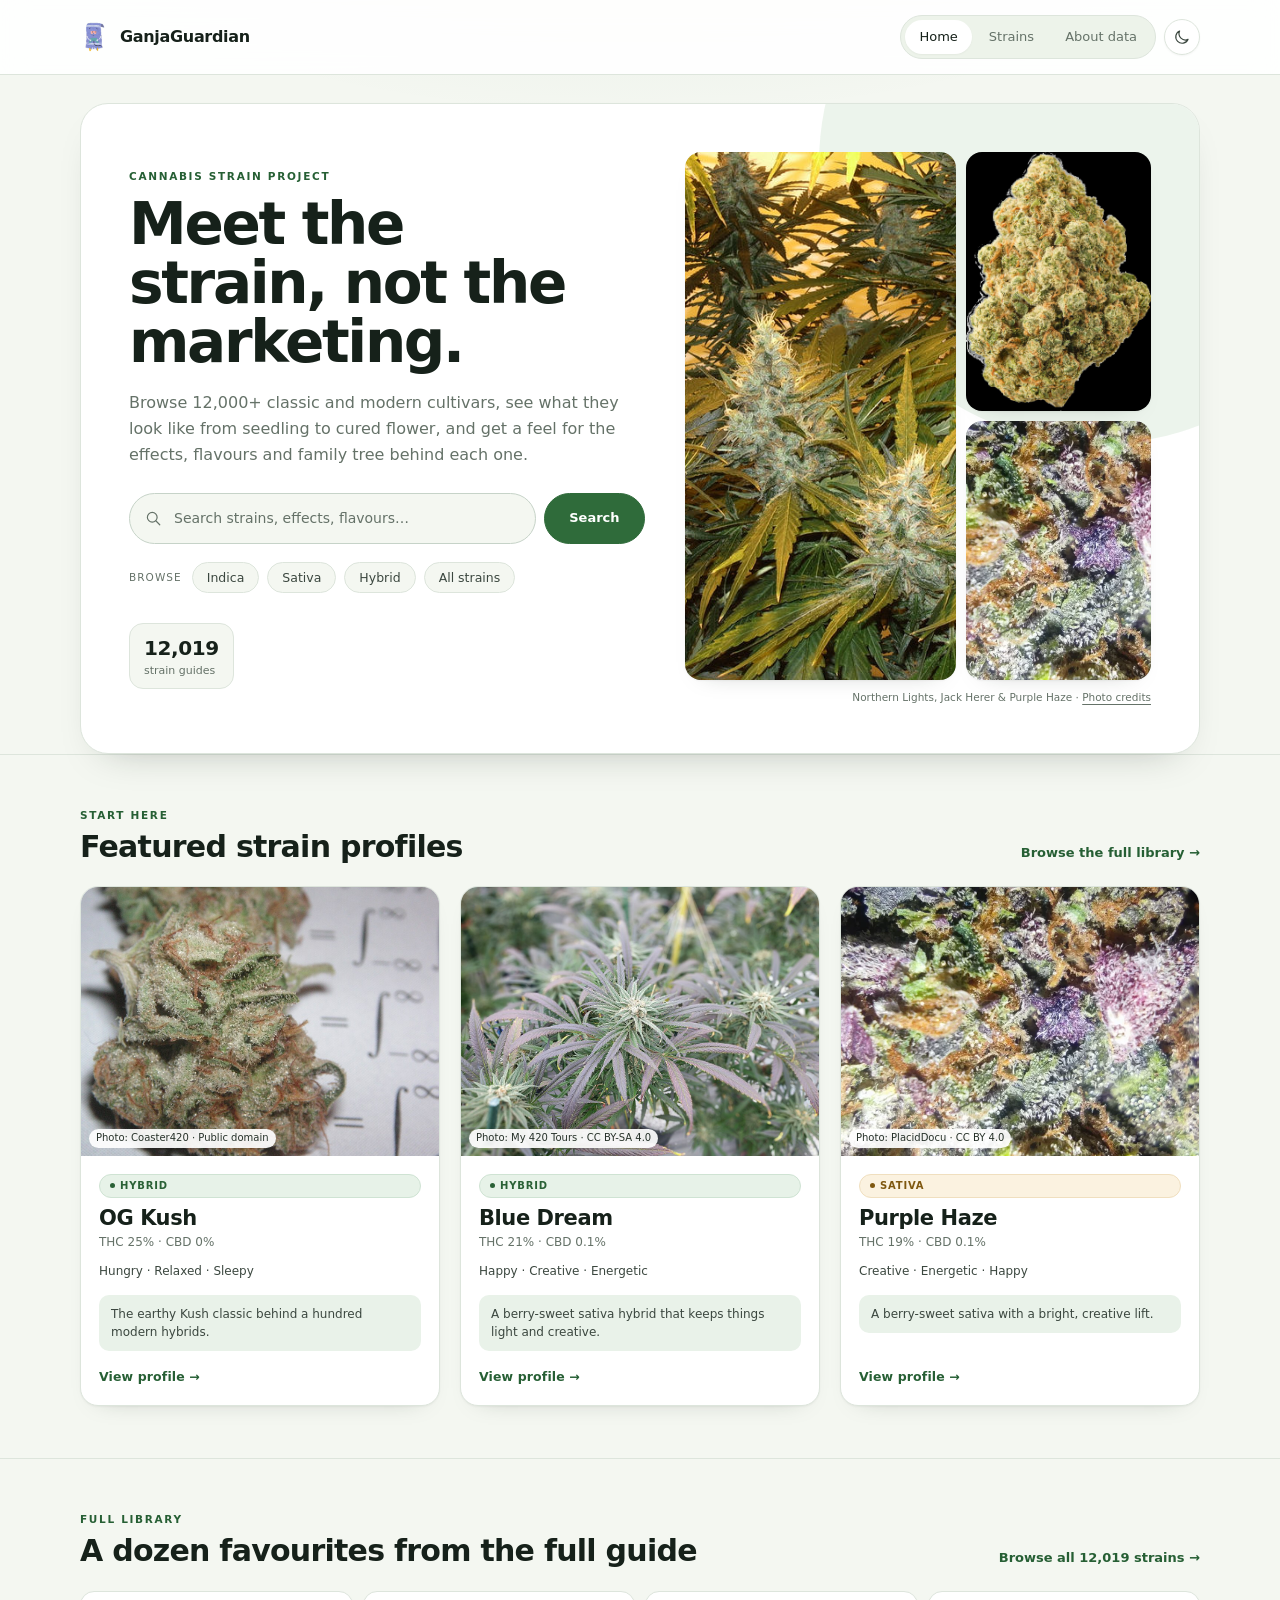
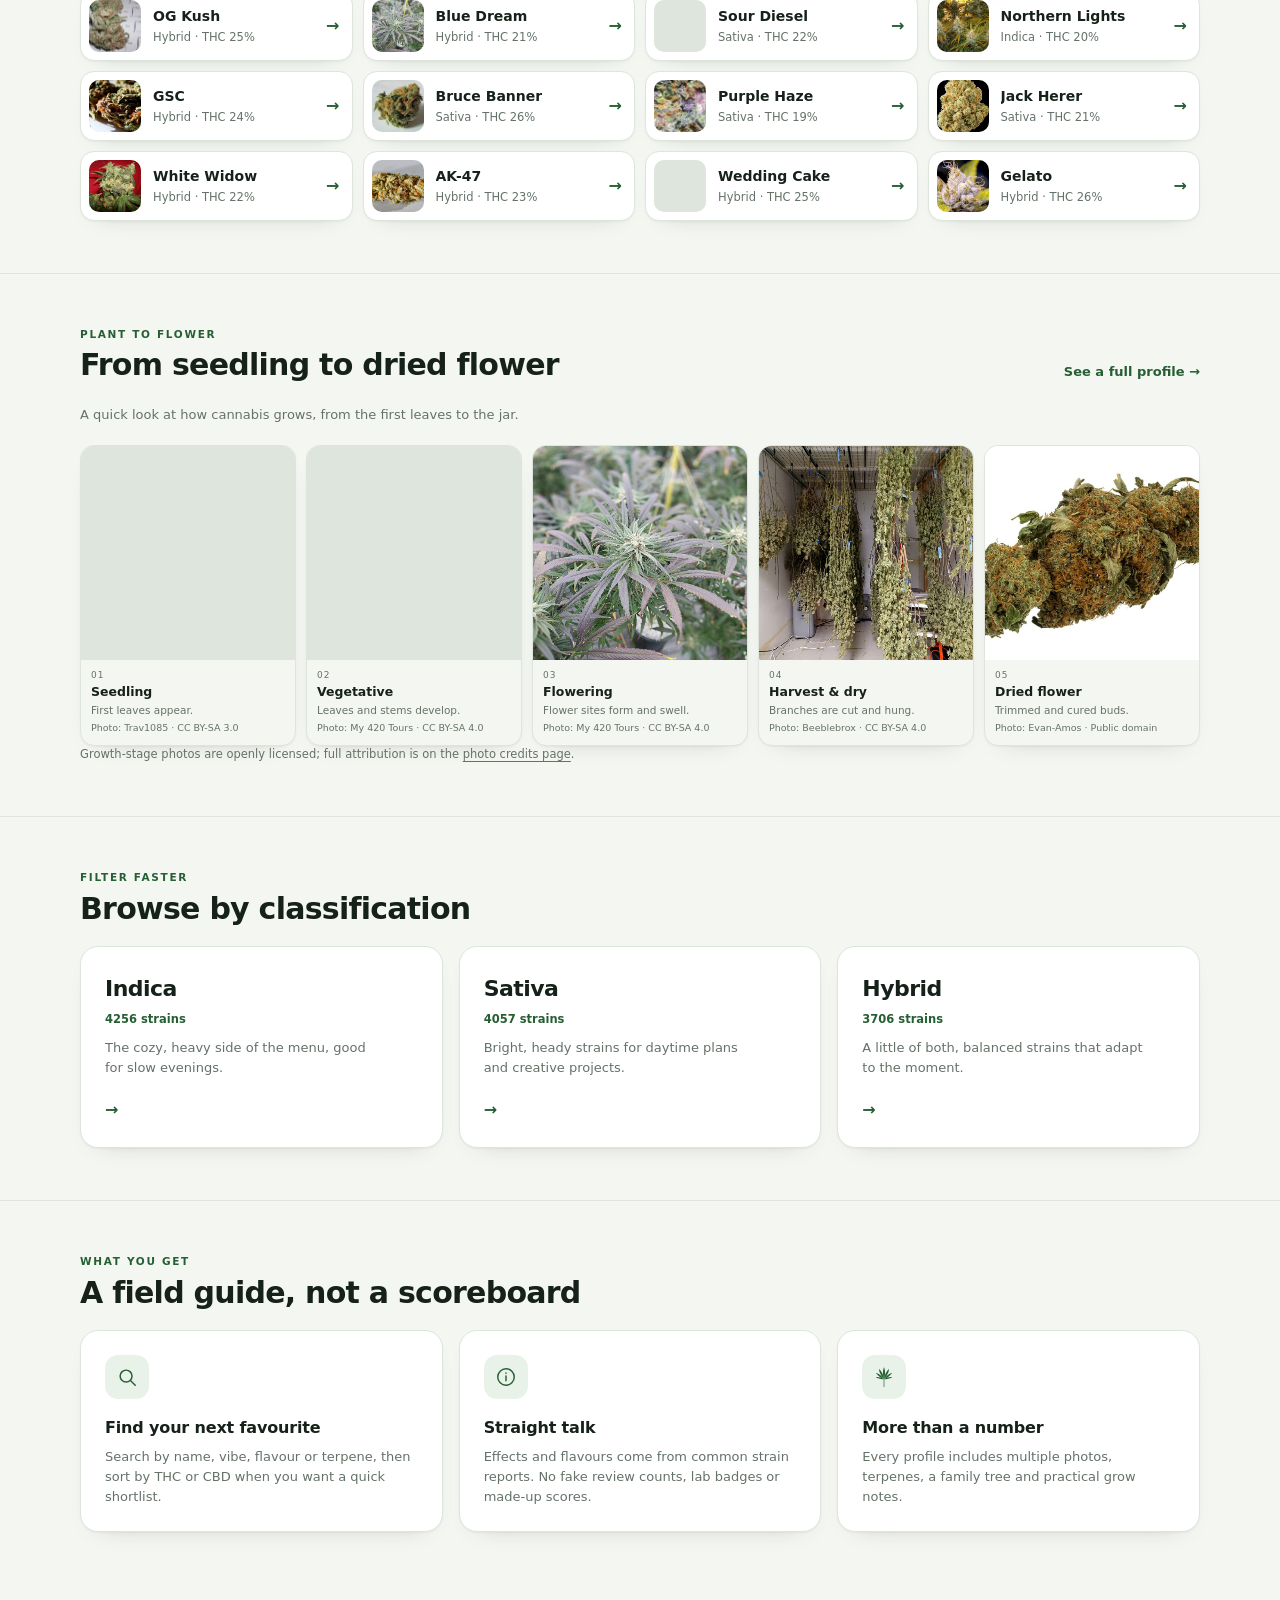
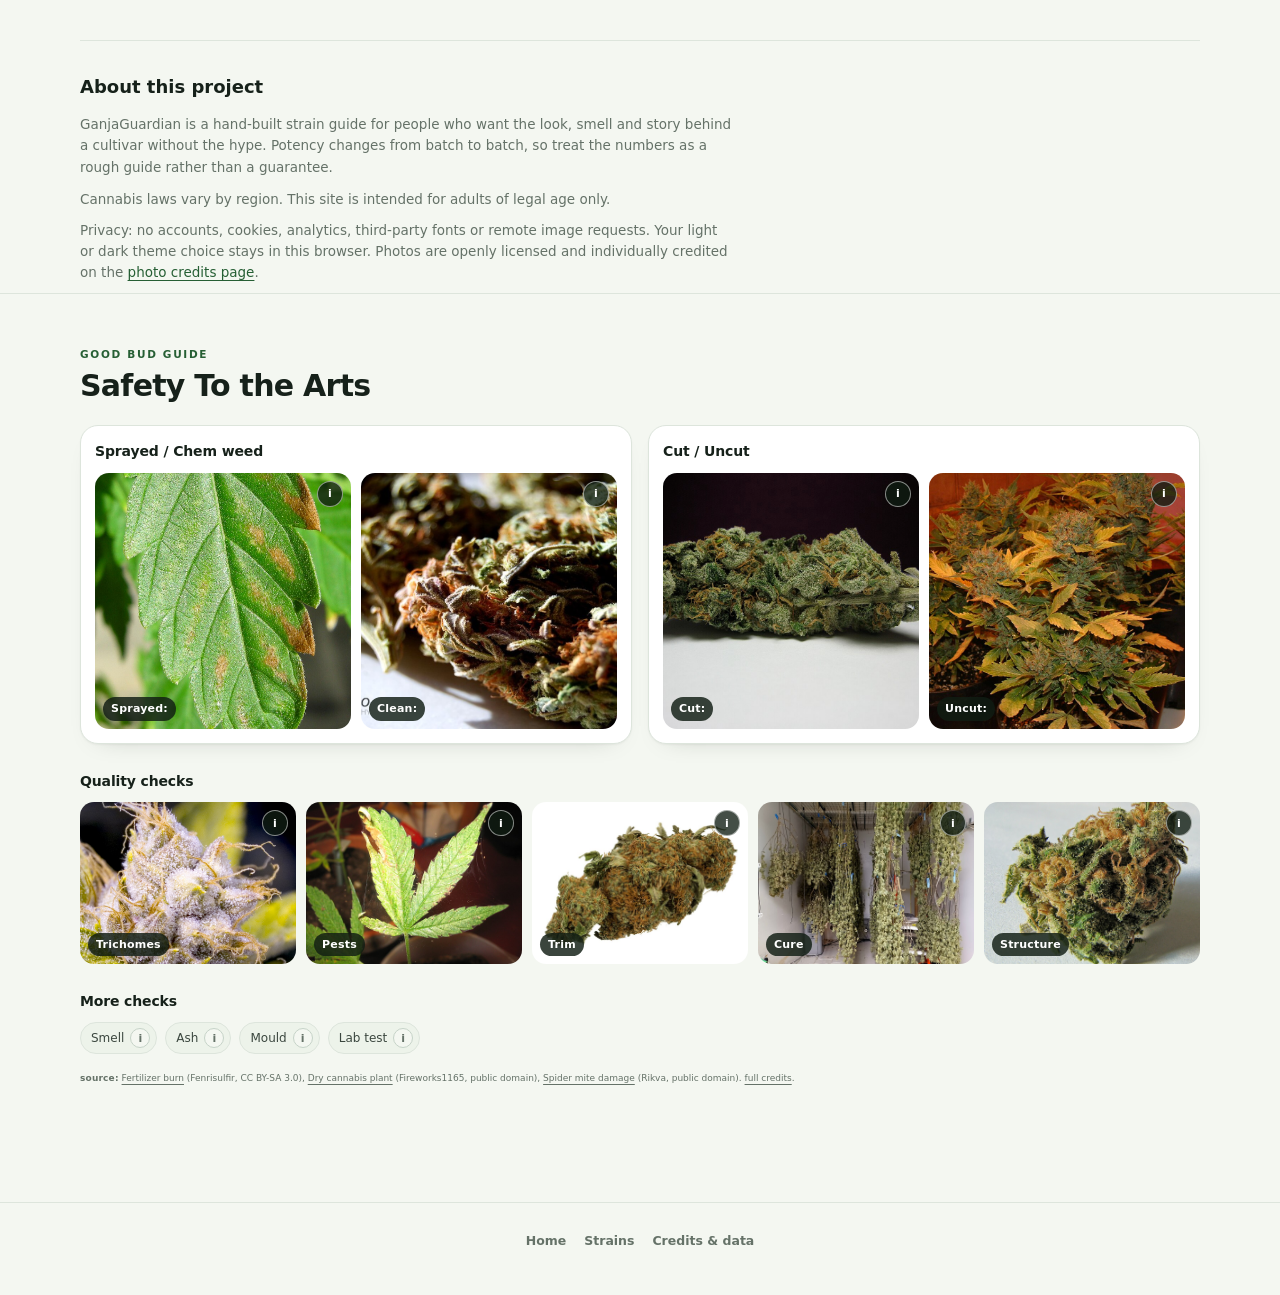
==== index.html @ 8cb12c6e "This is just the first one lol" ====
<!DOCTYPE html>
<html lang="en">
<head>
  <meta charset="utf-8">
  <meta name="viewport" content="width=device-width, initial-scale=1">
  <title>GanjaGuardian | cannabis strain project</title>
  <meta name="description" content="GanjaGuardian is a hand-built cannabis strain guide with photos, flavours, effects, terpenes, genetics and grow notes for over 12,000 strains.">
  <meta name="theme-color" content="#ffffff" media="(prefers-color-scheme: light)">
  <meta name="theme-color" content="#111513" media="(prefers-color-scheme: dark)">
  <link rel="icon" href="assets/favicon.png" type="image/png">
  <link rel="apple-touch-icon" href="assets/app-icon-192.png">
  <link rel="manifest" href="manifest.webmanifest">
  <script src="assets/js/theme.js"></script>
  <link rel="stylesheet" href="assets/css/styles.css">
  <script src="assets/js/strains-extra.js" defer></script>
  <script src="assets/js/data.js" defer></script>
  <script src="assets/js/icons.js" defer></script>
  <script src="assets/js/ui.js" defer></script>
  <script src="assets/js/search.js" defer></script>
  <script src="assets/js/home.js" defer></script>
</head>
<body>
  <a class="skip-link" href="#main">Skip to content</a>

  <header class="site-header">
    <div class="wrap site-header__inner">
      <a class="brand" href="index.html">
        <img class="brand__mark brand__mark--pfp" src="assets/pfp-mark.png" alt="" width="30" height="30">
        <span class="brand__name">GanjaGuardian</span>
      </a>
      <nav class="site-nav" aria-label="Primary">
        <a class="site-nav__link is-active" href="index.html" aria-current="page">Home</a>
        <a class="site-nav__link" href="strains.html">Strains</a>
        <a class="site-nav__link" href="#about-data">About data</a>
      </nav>
    </div>
  </header>

  <main id="main">
    <section class="wrap home-hero" aria-labelledby="home-title">
      <div class="home-hero__body">
        <p class="eyebrow">Cannabis strain project</p>
        <h1 id="home-title">Meet the strain, not the marketing.</h1>
        <p class="lede">
          Browse 12,000+ classic and modern cultivars, see what they look like from seedling to cured
          flower, and get a feel for the effects, flavours and family tree behind each one.
        </p>

        <form class="home-search" action="strains.html" method="get" role="search">
          <div class="search-field">
            <span class="icon search-field__icon" data-icon="search"></span>
            <label class="sr-only" for="home-search">Search strains by name, effect, flavour or terpene</label>
            <input id="home-search" name="q" type="search" placeholder="Search strains, effects, flavours…" autocomplete="off" spellcheck="false">
          </div>
          <button class="button home-search__button" type="submit">Search</button>
        </form>

        <div class="home-hero__links">
          <span class="home-hero__links-label">Browse</span>
          <a class="chip" href="strains.html?type=Indica">Indica</a>
          <a class="chip" href="strains.html?type=Sativa">Sativa</a>
          <a class="chip" href="strains.html?type=Hybrid">Hybrid</a>
          <a class="chip" href="strains.html">All strains</a>
        </div>

        <ul class="home-stats" aria-label="Site facts">
          <li><span class="home-stats__value" data-total-strains>12,019</span><span>strain guides</span></li>
        </ul>
      </div>

      <div class="home-hero__media">
        <div class="hero-collage">
          <figure class="hero-collage__main">
            <img src="assets/images/northern-lights.jpg" alt="Northern Lights cannabis plants flowering under light, with dense green buds." width="800" height="600">
          </figure>
          <figure>
            <img src="assets/images/jack-herer.jpg" alt="Jack Herer cannabis flower against a white background." width="800" height="600">
          </figure>
          <figure>
            <img src="assets/images/purple-haze.webp" alt="Close-up of a Purple Haze cannabis flower with purple leaves." width="800" height="600">
          </figure>
        </div>
        <p class="photo-credit">
          Northern Lights, Jack Herer &amp; Purple Haze ·
          <a href="credits.html">Photo credits</a>
        </p>
      </div>
    </section>

    <section class="home-section" aria-labelledby="featured-title">
      <div class="wrap">
        <div class="section-heading-row">
          <div>
            <p class="eyebrow">Start here</p>
            <h2 id="featured-title">Featured strain profiles</h2>
          </div>
          <a class="text-link" href="strains.html">Browse the full library <span aria-hidden="true">→</span></a>
        </div>
        <ul class="featured-grid" id="featured-grid" aria-label="Featured strains"></ul>
        <noscript>
          <p class="muted">Featured strain cards need JavaScript. <a href="strains.html">Browse all strains</a> instead.</p>
        </noscript>
      </div>
    </section>

    <section class="home-section" aria-labelledby="all-strains-title">
      <div class="wrap">
        <div class="section-heading-row">
          <div>
            <p class="eyebrow">Full library</p>
            <h2 id="all-strains-title">A dozen favourites from the full guide</h2>
          </div>
          <a class="text-link" href="strains.html">Browse all <span data-total-strains>12,019</span> strains <span aria-hidden="true">→</span></a>
        </div>
        <ul class="all-strains-grid" id="all-strains-grid" aria-label="Starting strains"></ul>
        <noscript>
          <p class="muted">The starting strain grid needs JavaScript. <a href="strains.html">Open the full strain library</a> instead.</p>
        </noscript>
      </div>
    </section>

    <section class="home-section" aria-labelledby="stages-title">
      <div class="wrap">
        <div class="section-heading-row">
          <div>
            <p class="eyebrow">Plant to flower</p>
            <h2 id="stages-title">From seedling to dried flower</h2>
          </div>
          <a class="text-link" href="strain.html?strain=og-kush">See a full profile <span aria-hidden="true">→</span></a>
        </div>
        <p class="section-note">
          A quick look at how cannabis grows, from the first leaves to the jar.
        </p>
        <div id="home-growth-stages"></div>
        <p class="source-note">
          Growth-stage photos are openly licensed; full attribution is on the
          <a href="credits.html">photo credits page</a>.
        </p>
      </div>
    </section>

    <section class="home-section" aria-labelledby="browse-title">
      <div class="wrap">
        <p class="eyebrow">Filter faster</p>
        <h2 id="browse-title">Browse by classification</h2>
        <ul class="type-grid">
          <li>
            <a class="type-card" href="strains.html?type=Indica">
              <span class="type-card__label">Indica</span>
              <span class="type-card__count" data-count="Indica">Explore strains</span>
              <span class="type-card__text">The cozy, heavy side of the menu, good for slow evenings.</span>
              <span class="type-card__arrow" aria-hidden="true">→</span>
            </a>
          </li>
          <li>
            <a class="type-card" href="strains.html?type=Sativa">
              <span class="type-card__label">Sativa</span>
              <span class="type-card__count" data-count="Sativa">Explore strains</span>
              <span class="type-card__text">Bright, heady strains for daytime plans and creative projects.</span>
              <span class="type-card__arrow" aria-hidden="true">→</span>
            </a>
          </li>
          <li>
            <a class="type-card" href="strains.html?type=Hybrid">
              <span class="type-card__label">Hybrid</span>
              <span class="type-card__count" data-count="Hybrid">Explore strains</span>
              <span class="type-card__text">A little of both, balanced strains that adapt to the moment.</span>
              <span class="type-card__arrow" aria-hidden="true">→</span>
            </a>
          </li>
        </ul>
      </div>
    </section>

    <section class="home-section" aria-labelledby="reference-title">
      <div class="wrap">
        <p class="eyebrow">What you get</p>
        <h2 id="reference-title">A field guide, not a scoreboard</h2>
        <ul class="feature-grid">
          <li class="feature-card">
            <span class="icon feature-card__icon" data-icon="search"></span>
            <h3>Find your next favourite</h3>
            <p>Search by name, vibe, flavour or terpene, then sort by THC or CBD when you want a quick shortlist.</p>
          </li>
          <li class="feature-card">
            <span class="icon feature-card__icon" data-icon="info"></span>
            <h3>Straight talk</h3>
            <p>Effects and flavours come from common strain reports. No fake review counts, lab badges or made-up scores.</p>
          </li>
          <li class="feature-card">
            <span class="icon feature-card__icon" data-icon="leaf"></span>
            <h3>More than a number</h3>
            <p>Every profile includes multiple photos, terpenes, a family tree and practical grow notes.</p>
          </li>
        </ul>
      </div>
    </section>

    <section class="wrap about-data" id="about-data" aria-labelledby="about-data-title">
      <h2 id="about-data-title">About this project</h2>
      <p>
        GanjaGuardian is a hand-built strain guide for people who want the look, smell and story
        behind a cultivar without the hype. Potency changes from batch to batch, so treat the
        numbers as a rough guide rather than a guarantee.
      </p>
      <p>
        Cannabis laws vary by region. This site is intended for adults of legal age only.
      </p>
      <p class="source-note">
        Privacy: no accounts, cookies, analytics, third-party fonts or remote image requests. Your light or dark theme choice stays in this browser.
        Photos are openly licensed and individually credited on the
        <a href="credits.html">photo credits page</a>.
      </p>
    </section>

    <section class="home-section safety-section" id="safety-arts" aria-labelledby="safety-title">
      <div class="wrap">
        <div class="section-heading-row">
          <div>
            <p class="eyebrow">Good bud guide</p>
            <h2 id="safety-title">Safety To the Arts</h2>
          </div>
        </div>

        <div class="safety-compare">
          <article class="safety-group">
            <div class="safety-group__head">
              <h3>Sprayed / Chem weed</h3>
            </div>
            <div class="safety-pair">
              <div class="safety-photo">
                <div class="safety-photo__frame">
                  <img src="assets/images/safety-chem-burn.jpg" alt="Cannabis leaf with brown fertilizer burn spots." width="960" height="1420" loading="lazy">
                  <span class="safety-photo__tag">Sprayed:</span>
                </div>
                <button class="safety-info" type="button" aria-label="Sprayed or chemically treated cannabis checks" aria-describedby="safety-tip-sprayed">
                  <span class="safety-info__mark" aria-hidden="true">i</span>
                </button>
                <span class="safety-tip" id="safety-tip-sprayed" role="tooltip">Chemical burn, residue, uneven colour or a harsh smell can be signs of spraying or chemical stress. Visual checks are clues only. Lab testing is the only proof.</span>
              </div>
              <div class="safety-photo">
                <div class="safety-photo__frame">
                  <img src="assets/images/cannabis-colors-macro.jpg" alt="Healthy cannabis flower close-up." width="800" height="600" loading="lazy">
                  <span class="safety-photo__tag">Clean:</span>
                </div>
                <button class="safety-info" type="button" aria-label="Clean cannabis checks" aria-describedby="safety-tip-clean">
                  <span class="safety-info__mark" aria-hidden="true">i</span>
                </button>
                <span class="safety-tip" id="safety-tip-clean" role="tooltip">Even colour, intact structure and no powder, residue or chemical smell. A clean look is a good start, not a guarantee.</span>
              </div>
            </div>
          </article>

          <article class="safety-group">
            <div class="safety-group__head">
              <h3>Cut / Uncut</h3>
            </div>
            <div class="safety-pair">
              <div class="safety-photo">
                <div class="safety-photo__frame">
                  <img src="assets/images/blue-dream-cut.jpg" alt="Trimmed and dried cannabis flower." width="800" height="600" loading="lazy">
                  <span class="safety-photo__tag">Cut:</span>
                </div>
                <button class="safety-info" type="button" aria-label="Cut flower checks" aria-describedby="safety-tip-cut">
                  <span class="safety-info__mark" aria-hidden="true">i</span>
                </button>
                <span class="safety-tip" id="safety-tip-cut" role="tooltip">Trimmed and dried flower. Fewer leaves and stems means less hiding space for pests or mould.</span>
              </div>
              <div class="safety-photo">
                <div class="safety-photo__frame">
                  <img src="assets/images/safety-dry-plant.jpg" alt="Untrimmed cannabis plant with buds and leaves." width="960" height="720" loading="lazy">
                  <span class="safety-photo__tag">Uncut:</span>
                </div>
                <button class="safety-info" type="button" aria-label="Uncut cannabis checks" aria-describedby="safety-tip-uncut">
                  <span class="safety-info__mark" aria-hidden="true">i</span>
                </button>
                <span class="safety-tip" id="safety-tip-uncut" role="tooltip">Whole plant or untrimmed branch. More leaf, stem and moisture, so inspect deeper for mould, mites and debris.</span>
              </div>
            </div>
          </article>
        </div>

        <div class="safety-checks-head">
          <h3>Quality checks</h3>
        </div>
        <ul class="safety-checks" aria-label="How to check for good buds">
          <li class="safety-check">
            <div class="safety-check__frame">
              <img src="assets/images/kush-trichome.jpg" alt="Close-up of cannabis trichomes." width="800" height="600" loading="lazy">
              <span class="safety-photo__tag">Trichomes</span>
            </div>
            <button class="safety-info" type="button" aria-label="Trichome checks" aria-describedby="safety-tip-trichomes">
              <span class="safety-info__mark" aria-hidden="true">i</span>
            </button>
            <span class="safety-tip" id="safety-tip-trichomes" role="tooltip">Cloudy, milky trichomes with a little amber usually look ripe. Clear can be early. Heavy amber can mean degraded THC.</span>
          </li>
          <li class="safety-check">
            <div class="safety-check__frame">
              <img src="assets/images/safety-spider-mites.jpg" alt="Cannabis leaf with spider mite webbing and damage." width="960" height="720" loading="lazy">
              <span class="safety-photo__tag">Pests</span>
            </div>
            <button class="safety-info" type="button" aria-label="Pest checks" aria-describedby="safety-tip-pests">
              <span class="safety-info__mark" aria-hidden="true">i</span>
            </button>
            <span class="safety-tip" id="safety-tip-pests" role="tooltip">Check for webbing, black specks, tiny mites or insects, especially under leaves and deep inside buds.</span>
          </li>
          <li class="safety-check">
            <div class="safety-check__frame">
              <img src="assets/images/cut-reference.jpg" alt="Trimmed dried cannabis flower." width="800" height="600" loading="lazy">
              <span class="safety-photo__tag">Trim</span>
            </div>
            <button class="safety-info" type="button" aria-label="Trim checks" aria-describedby="safety-tip-trim">
              <span class="safety-info__mark" aria-hidden="true">i</span>
            </button>
            <span class="safety-tip" id="safety-tip-trim" role="tooltip">Tight trim with few sugar leaves. Loose leaf can hide pests, mould or a rough cure.</span>
          </li>
          <li class="safety-check">
            <div class="safety-check__frame">
              <img src="assets/images/harvest-drying.jpg" alt="Cannabis branches hanging in a drying room." width="800" height="600" loading="lazy">
              <span class="safety-photo__tag">Cure</span>
            </div>
            <button class="safety-info" type="button" aria-label="Cure checks" aria-describedby="safety-tip-cure">
              <span class="safety-info__mark" aria-hidden="true">i</span>
            </button>
            <span class="safety-tip" id="safety-tip-cure" role="tooltip">Slow dry and cure. A hay smell, harsh smoke or a damp centre can mean it was rushed.</span>
          </li>
          <li class="safety-check">
            <div class="safety-check__frame">
              <img src="assets/images/macro-bud.jpg" alt="Close-up of dense cannabis flower structure." width="800" height="600" loading="lazy">
              <span class="safety-photo__tag">Structure</span>
            </div>
            <button class="safety-info" type="button" aria-label="Structure checks" aria-describedby="safety-tip-structure">
              <span class="safety-info__mark" aria-hidden="true">i</span>
            </button>
            <span class="safety-tip" id="safety-tip-structure" role="tooltip">Dense but springy buds. Rock hard, brittle or crumbly flower can be over dried or heavily processed.</span>
          </li>
        </ul>

        <div class="safety-more-head">
          <h3>More checks</h3>
        </div>
        <ul class="safety-more" aria-label="More bud checks">
          <li class="safety-more__item">
            <span>Smell</span>
            <button class="safety-info safety-info--chip" type="button" aria-label="Smell checks" aria-describedby="safety-tip-smell">
              <span class="safety-info__mark" aria-hidden="true">i</span>
            </button>
            <span class="safety-tip" id="safety-tip-smell" role="tooltip">Fresh, strain specific aroma. Ammonia, mildew or chemical smells are red flags.</span>
          </li>
          <li class="safety-more__item">
            <span>Ash</span>
            <button class="safety-info safety-info--chip" type="button" aria-label="Ash checks" aria-describedby="safety-tip-ash">
              <span class="safety-info__mark" aria-hidden="true">i</span>
            </button>
            <span class="safety-tip" id="safety-tip-ash" role="tooltip">Clean grey white ash and smooth smoke are preferred. Black ash or harshness can point to a poor cure or contamination.</span>
          </li>
          <li class="safety-more__item">
            <span>Mould</span>
            <button class="safety-info safety-info--chip" type="button" aria-label="Mould checks" aria-describedby="safety-tip-mould">
              <span class="safety-info__mark" aria-hidden="true">i</span>
            </button>
            <span class="safety-tip" id="safety-tip-mould" role="tooltip">Grey fuzz, white powder, brown patches or a musty smell. Do not use mouldy flower.</span>
          </li>
          <li class="safety-more__item">
            <span>Lab test</span>
            <button class="safety-info safety-info--chip" type="button" aria-label="Lab testing checks" aria-describedby="safety-tip-lab">
              <span class="safety-info__mark" aria-hidden="true">i</span>
            </button>
            <span class="safety-tip" id="safety-tip-lab" role="tooltip">Ask for pesticide, mould and potency testing where legal. Visual checks cannot prove safety.</span>
          </li>
        </ul>

        <p class="safety-source">
          <span class="safety-source__label">source:</span>
          <a href="https://commons.wikimedia.org/wiki/File:Fertilizer-Burn.jpg">Fertilizer burn</a> (Fenrisulfir, CC BY-SA 3.0),
          <a href="https://commons.wikimedia.org/wiki/File:Dry_cannabis_plant.jpg">Dry cannabis plant</a> (Fireworks1165, public domain),
          <a href="https://commons.wikimedia.org/wiki/File:Spint_op_Cannabis_Sativa.jpg">Spider mite damage</a> (Rikva, public domain).
          <a href="credits.html">full credits</a>.
        </p>
      </div>
    </section>
  </main>

  <footer class="site-footer">
    <div class="wrap site-footer__inner">
      <p class="site-footer__links">
        <a href="index.html">Home</a>
        <a href="strains.html">Strains</a>
        <a href="credits.html">Credits &amp; data</a>
      </p>
    </div>
  </footer>
</body>
</html>
---- assets/css/styles.css ----
/* ==========================================================================
   GanjaGuardian shared styles
   Clean, information-first reference UI. No external fonts or assets.
   ========================================================================== */

:root {
  color-scheme: light;

  --bg: #f4f7f1;
  --surface: #ffffff;
  --surface-soft: #edf3ea;
  --ink: #16211a;
  --ink-2: #3b473f;
  --muted: #657268;
  --line: #dde5dc;
  --line-strong: #c6d3c8;
  --photo-credit-bg: rgba(255, 255, 255, 0.92);
  --photo-credit-text: #263129;
  --header-bg: rgba(255, 255, 255, 0.9);

  --green: #2f6b3a;
  --green-text: #265f34;
  --green-soft: #e9f2e9;
  --teal: #0f6f66;
  --focus: #0b5cad;

  --terp-myrcene: #1f4e79;
  --terp-limonene: #a87d00;
  --terp-caryophyllene: #a3266b;
  --terp-pinene: #0f6f5f;
  --terp-terpinolene: #5b4b8a;
  --terp-humulene: #7a4b2a;

  --diamond-blue: #1f4e79;
  --diamond-magenta: #a3266b;
  --diamond-yellow: #8a6a00;

  --radius-card: 14px;
  --radius-lg: 20px;
  --radius-xl: 28px;
  --radius-pill: 999px;
  --maxw: 1120px;

  --shadow-sm: 0 1px 2px rgba(22, 33, 26, 0.04), 0 10px 24px -20px rgba(22, 33, 26, 0.35);
  --shadow-md: 0 18px 40px -26px rgba(22, 33, 26, 0.35);
  --shadow-lg: 0 30px 70px -40px rgba(22, 33, 26, 0.45);

  --font: system-ui, -apple-system, "Segoe UI", Roboto, "Helvetica Neue", Arial, sans-serif;
}

:root[data-theme="dark"] {
  color-scheme: dark;

  --bg: #0d120f;
  --surface: #151d17;
  --surface-soft: #1e2821;
  --ink: #edf2ed;
  --ink-2: #cfd9d1;
  --muted: #a3afa7;
  --line: #27332b;
  --line-strong: #3b4a40;
  --photo-credit-bg: rgba(13, 18, 15, 0.88);
  --photo-credit-text: #edf2ed;
  --header-bg: rgba(13, 18, 15, 0.9);

  --green: #3d7a49;
  --green-text: #8fce9b;
  --green-soft: #1c2a1f;
  --teal: #5fc4b8;
  --focus: #7cb8ff;

  --terp-myrcene: #82b4e0;
  --terp-limonene: #d4af37;
  --terp-caryophyllene: #e07ab0;
  --terp-pinene: #5fc4b8;
  --terp-terpinolene: #a99add;
  --terp-humulene: #c99a73;

  --diamond-blue: #2b6396;
  --diamond-magenta: #b0397d;
  --diamond-yellow: #8a6a00;

  --shadow-sm: 0 1px 2px rgba(0, 0, 0, 0.25), 0 12px 28px -22px rgba(0, 0, 0, 0.7);
  --shadow-md: 0 20px 48px -30px rgba(0, 0, 0, 0.8);
  --shadow-lg: 0 34px 80px -46px rgba(0, 0, 0, 0.9);
}

@media (prefers-color-scheme: dark) {
  :root:not([data-theme="light"]) {
    color-scheme: dark;

    --bg: #0d120f;
    --surface: #151d17;
    --surface-soft: #1e2821;
    --ink: #edf2ed;
    --ink-2: #cfd9d1;
    --muted: #a3afa7;
    --line: #27332b;
    --line-strong: #3b4a40;
    --photo-credit-bg: rgba(13, 18, 15, 0.88);
    --photo-credit-text: #edf2ed;
    --header-bg: rgba(13, 18, 15, 0.9);

    --green: #3d7a49;
    --green-text: #8fce9b;
    --green-soft: #1c2a1f;
    --teal: #5fc4b8;
    --focus: #7cb8ff;

    --terp-myrcene: #82b4e0;
    --terp-limonene: #d4af37;
    --terp-caryophyllene: #e07ab0;
    --terp-pinene: #5fc4b8;
    --terp-terpinolene: #a99add;
    --terp-humulene: #c99a73;

    --diamond-blue: #2b6396;
    --diamond-magenta: #b0397d;
    --diamond-yellow: #8a6a00;

    --shadow-sm: 0 1px 2px rgba(0, 0, 0, 0.25), 0 12px 28px -22px rgba(0, 0, 0, 0.7);
    --shadow-md: 0 20px 48px -30px rgba(0, 0, 0, 0.8);
    --shadow-lg: 0 34px 80px -46px rgba(0, 0, 0, 0.9);
  }
}

*,
*::before,
*::after {
  box-sizing: border-box;
}

html {
  -webkit-text-size-adjust: 100%;
}

body {
  margin: 0;
  background-color: var(--bg);
  background-image: radial-gradient(1100px 540px at 50% -260px, rgba(47, 107, 58, 0.12), transparent 70%);
  background-repeat: no-repeat;
  color: var(--ink);
  font-family: var(--font);
  font-size: 16px;
  line-height: 1.6;
  text-rendering: optimizeLegibility;
  -webkit-font-smoothing: antialiased;
}

:root[data-theme="dark"] body {
  background-image: radial-gradient(1100px 540px at 50% -260px, rgba(61, 122, 73, 0.18), transparent 70%);
}

@media (prefers-color-scheme: dark) {
  :root:not([data-theme="light"]) body {
    background-image: radial-gradient(1100px 540px at 50% -260px, rgba(61, 122, 73, 0.18), transparent 70%);
  }
}

h1,
h2,
h3,
h4,
p,
dl,
dd,
figure,
blockquote {
  margin: 0;
}

img {
  max-width: 100%;
  height: auto;
}

ul,
ol {
  margin: 0;
  padding: 0;
  list-style: none;
}

a {
  color: inherit;
  text-decoration-thickness: 1px;
  text-underline-offset: 3px;
}

button,
input,
select {
  font: inherit;
  color: inherit;
}

button {
  background: none;
}

[hidden] {
  display: none !important;
}

:where(a, button, input, select, summary):focus-visible {
  outline: 2px solid var(--focus);
  outline-offset: 2px;
}

.wrap {
  width: min(100% - 40px, var(--maxw));
  margin-inline: auto;
}

.sr-only {
  position: absolute !important;
  width: 1px !important;
  height: 1px !important;
  padding: 0 !important;
  margin: -1px !important;
  overflow: hidden !important;
  clip: rect(0 0 0 0) !important;
  clip-path: inset(50%) !important;
  white-space: nowrap !important;
  border: 0 !important;
}

.muted {
  color: var(--muted);
}

.source-note {
  font-size: 11.5px;
  line-height: 1.55;
  color: var(--muted);
}

.icon {
  display: inline-flex;
  flex: none;
  width: 20px;
  height: 20px;
  color: currentColor;
}

.icon svg {
  display: block;
  width: 100%;
  height: 100%;
}

.skip-link {
  position: fixed;
  top: 10px;
  left: 10px;
  z-index: 100;
  padding: 9px 14px;
  border-radius: var(--radius-pill);
  background: var(--ink);
  color: var(--bg);
  font-size: 13px;
  text-decoration: none;
  transform: translateY(-200%);
}

.skip-link:focus-visible {
  transform: none;
}

/* --------------------------------------------------------------------------
   Header and footer
   -------------------------------------------------------------------------- */

.site-header {
  position: sticky;
  top: 0;
  z-index: 50;
  border-bottom: 1px solid var(--line);
  background: var(--header-bg);
  backdrop-filter: blur(14px);
}

.site-header__inner {
  display: flex;
  align-items: center;
  justify-content: space-between;
  gap: 24px;
  min-height: 74px;
}

.brand {
  display: inline-flex;
  align-items: center;
  gap: 10px;
  color: var(--ink);
  font-size: 16px;
  font-weight: 700;
  letter-spacing: -0.02em;
  text-decoration: none;
}

.brand__mark {
  width: 30px;
  height: 30px;
  color: var(--green-text);
}

.brand__mark--pfp {
  background: transparent;
  object-fit: contain;
}

.site-header__right {
  display: flex;
  align-items: center;
  gap: 8px;
  margin-left: auto;
}

.theme-toggle {
  display: inline-flex;
  flex: none;
  align-items: center;
  justify-content: center;
  width: 36px;
  height: 36px;
  padding: 0;
  border: 1px solid var(--line);
  border-radius: 50%;
  background: var(--surface);
  color: var(--ink-2);
  cursor: pointer;
  box-shadow: var(--shadow-sm);
}

.theme-toggle:hover {
  border-color: var(--line-strong);
  color: var(--ink);
}

.theme-toggle:focus-visible {
  outline: 2px solid var(--focus);
  outline-offset: 2px;
}

.theme-toggle__icon {
  width: 18px;
  height: 18px;
}

.site-nav {
  display: flex;
  align-items: center;
  gap: 3px;
  padding: 4px;
  border: 1px solid var(--line);
  border-radius: var(--radius-pill);
  background: var(--surface-soft);
  font-size: 13px;
}

.site-nav__link {
  padding: 7px 14px;
  border: 0;
  border-radius: var(--radius-pill);
  color: var(--muted);
  font-weight: 500;
  text-decoration: none;
}

.site-nav__link:hover {
  color: var(--ink);
}

.site-nav__link.is-active {
  background: var(--surface);
  color: var(--ink);
  box-shadow: var(--shadow-sm);
}

.site-footer {
  margin-top: 64px;
  padding: 28px 0 44px;
  border-top: 1px solid var(--line);
  color: var(--muted);
  font-size: 12.5px;
}

.site-footer__inner {
  display: flex;
  flex-wrap: wrap;
  align-items: center;
  justify-content: center;
  gap: 12px 24px;
}

.site-footer a {
  color: var(--muted);
}

.site-footer a:hover {
  color: var(--ink);
}

/* --------------------------------------------------------------------------
   Library intro, search and cards
   -------------------------------------------------------------------------- */

.page-intro {
  padding: 56px 0 28px;
}

.eyebrow {
  margin-bottom: 10px;
  color: var(--green-text);
  font-size: 10.5px;
  font-weight: 600;
  letter-spacing: 0.16em;
  text-transform: uppercase;
}

.page-intro h1 {
  font-size: clamp(32px, 4.4vw, 46px);
  font-weight: 700;
  letter-spacing: -0.035em;
  line-height: 1.08;
}

.lede {
  max-width: 68ch;
  margin-top: 14px;
  color: var(--muted);
  font-size: 15.5px;
}

.library {
  padding-bottom: 8px;
}
.library-controls {
  display: flex;
  flex-direction: column;
  gap: 12px;
  padding: 16px;
  border: 1px solid var(--line);
  border-radius: var(--radius-lg);
  background: var(--surface);
  box-shadow: var(--shadow-sm);
}

.toolbar {
  display: flex;
  flex-wrap: wrap;
  align-items: flex-end;
  justify-content: space-between;
  gap: 12px;
}

.search-field {
  position: relative;
  flex: 1 1 340px;
  min-width: 0;
}

.search-field__icon {
  position: absolute;
  top: 50%;
  left: 15px;
  width: 18px;
  height: 18px;
  color: var(--muted);
  pointer-events: none;
  transform: translateY(-50%);
}

.search-field input {
  width: 100%;
  padding: 13px 18px 13px 44px;
  border: 1px solid var(--line-strong);
  border-radius: var(--radius-pill);
  background: var(--bg);
  color: var(--ink);
  font-size: 14px;
}

.search-field input::placeholder {
  color: var(--muted);
  opacity: 1;
}

.search-field input:hover {
  border-color: var(--muted);
}

.search-field input:focus-visible {
  border-color: var(--green);
  outline: 2px solid var(--focus);
  outline-offset: 1px;
}

.search-suggestions {
  position: absolute;
  top: calc(100% + 6px);
  right: 0;
  left: 0;
  z-index: 40;
  max-height: min(360px, 60vh);
  padding: 6px;
  border: 1px solid var(--line-strong);
  border-radius: 16px;
  background: var(--surface);
  box-shadow: var(--shadow-md);
  overflow-y: auto;
}

.suggestion {
  display: flex;
  align-items: center;
  justify-content: space-between;
  gap: 12px;
  width: 100%;
  padding: 9px 11px;
  border: 0;
  border-radius: 10px;
  background: transparent;
  color: var(--ink);
  font: inherit;
  text-align: left;
  cursor: pointer;
}

.suggestion:hover,
.suggestion.is-active {
  background: var(--surface-soft);
}

.suggestion__body {
  display: flex;
  min-width: 0;
  flex-direction: column;
  gap: 2px;
}

.suggestion__name {
  overflow: hidden;
  font-size: 13.5px;
  font-weight: 600;
  text-overflow: ellipsis;
  white-space: nowrap;
}

.suggestion__name strong {
  color: var(--green-text);
  font-weight: 800;
}

.suggestion__meta {
  color: var(--muted);
  font-size: 11px;
  white-space: nowrap;
}

.suggestion__arrow {
  flex: none;
  color: var(--green-text);
  font-weight: 700;
}

.suggestion-empty {
  margin: 0;
  padding: 11px 12px;
  color: var(--muted);
  font-size: 12px;
}

.toolbar__group {
  display: flex;
  flex: 0 1 auto;
  flex-direction: column;
  gap: 5px;
}

.field-label {
  color: var(--muted);
  font-size: 10.5px;
  letter-spacing: 0.1em;
  text-transform: uppercase;
}

.toolbar select {
  padding: 11px 14px;
  border: 1px solid var(--line-strong);
  border-radius: 12px;
  background: var(--bg);
  color: var(--ink);
  font-size: 13.5px;
  cursor: pointer;
}

.toolbar select:hover {
  border-color: var(--muted);
}

.chips {
  display: flex;
  flex-wrap: wrap;
  gap: 8px;
  margin-top: 0;
}

.chip {
  padding: 7px 14px;
  border: 1px solid var(--line);
  border-radius: var(--radius-pill);
  background: var(--bg);
  color: var(--ink-2);
  font-size: 12.5px;
  line-height: 1.2;
  text-decoration: none;
  cursor: pointer;
  transition: background 0.15s ease, border-color 0.15s ease, color 0.15s ease;
}

.chip:hover {
  border-color: var(--ink-2);
  color: var(--ink);
}

.chip.is-selected {
  border-color: var(--ink);
  background: var(--ink);
  color: var(--bg);
}

.chip.is-selected:hover {
  color: var(--bg);
}

.results-line {
  min-height: 1.4em;
  margin: 18px 2px 14px;
  color: var(--muted);
  font-size: 12.5px;
}

.load-more {
  display: flex;
  justify-content: center;
  padding: 24px 0 8px;
}

.load-more .button {
  margin-top: 0;
}

.card-grid {
  display: grid;
  grid-template-columns: repeat(auto-fill, minmax(260px, 1fr));
  gap: 20px;
}

.card-grid__item {
  display: flex;
}

.strain-card {
  position: relative;
  display: flex;
  flex-direction: column;
  width: 100%;
  padding: 18px;
  border: 1px solid var(--line);
  border-radius: 18px;
  background: var(--surface);
  box-shadow: var(--shadow-sm);
  overflow: hidden;
  transition: transform 0.2s ease, box-shadow 0.2s ease, border-color 0.2s ease;
}

.strain-card:hover {
  border-color: var(--line-strong);
  box-shadow: var(--shadow-md);
  transform: translateY(-3px);
}

.strain-card:focus-within {
  outline: 2px solid var(--focus);
  outline-offset: 2px;
}

.strain-card__media {
  position: relative;
  margin: -18px -18px 16px;
  aspect-ratio: 4 / 3;
  background: var(--line);
  overflow: hidden;
}

.strain-card__gallery {
  display: grid;
  grid-template-columns: 1.7fr 1fr;
  grid-template-rows: 1fr 1fr;
  gap: 2px;
  width: 100%;
  height: 100%;
}

.strain-card__gallery img {
  display: block;
  width: 100%;
  height: 100%;
  object-fit: cover;
  transition: transform 0.35s ease;
}

.strain-card__gallery img:first-child {
  grid-row: span 2;
}

.photo-count {
  position: absolute;
  top: 8px;
  right: 8px;
  padding: 3px 8px;
  border-radius: var(--radius-pill);
  background: rgba(17, 32, 21, 0.78);
  color: #fff;
  font-size: 10px;
  font-weight: 600;
  letter-spacing: 0.02em;
}

.strain-card__media img {
  display: block;
  width: 100%;
  height: 100%;
  object-fit: cover;
  transition: transform 0.35s ease;
}

.strain-card:hover .strain-card__media img {
  transform: scale(1.035);
}

.photo-credit {
  color: var(--muted);
  font-size: 10.5px;
  line-height: 1.45;
}

.photo-credit a {
  color: inherit;
}

.photo-credit--overlay {
  position: absolute;
  bottom: 8px;
  left: 8px;
  max-width: calc(100% - 16px);
  padding: 2px 7px;
  border-radius: var(--radius-pill);
  background: var(--photo-credit-bg);
  color: var(--photo-credit-text);
  font-size: 10px;
  overflow: hidden;
  text-overflow: ellipsis;
  white-space: nowrap;
}

.strain-card__head {
  display: flex;
  align-items: flex-start;
  gap: 12px;
}

.strain-card__heading {
  min-width: 0;
}

.badge {
  display: inline-flex;
  align-items: center;
  gap: 5px;
  padding: 4px 10px;
  border: 1px solid transparent;
  border-radius: var(--radius-pill);
  background: var(--surface-soft);
  color: var(--ink-2);
  font-size: 10px;
  font-weight: 600;
  letter-spacing: 0.08em;
  line-height: 1.4;
  text-transform: uppercase;
}

.badge::before {
  content: "";
  width: 5px;
  height: 5px;
  border-radius: 50%;
  background: currentColor;
}

.badge--indica {
  border-color: #ded4f2;
  background: #f0ebfa;
  color: #5a3d8a;
}

.badge--sativa {
  border-color: #f0dfbf;
  background: #fbf2e0;
  color: #7f5810;
}

.badge--hybrid {
  border-color: #cfe3d3;
  background: #e7f2e8;
  color: #2a6136;
}

:root[data-theme="dark"] .badge--indica {
  border-color: rgba(178, 147, 232, 0.35);
  background: rgba(139, 104, 200, 0.2);
  color: #d4c1f5;
}

:root[data-theme="dark"] .badge--sativa {
  border-color: rgba(231, 180, 89, 0.35);
  background: rgba(214, 158, 60, 0.2);
  color: #f2ce86;
}

:root[data-theme="dark"] .badge--hybrid {
  border-color: rgba(126, 191, 139, 0.35);
  background: rgba(82, 150, 99, 0.2);
  color: #b0e2b9;
}

@media (prefers-color-scheme: dark) {
  :root:not([data-theme="light"]) .badge--indica {
    border-color: rgba(178, 147, 232, 0.35);
    background: rgba(139, 104, 200, 0.2);
    color: #d4c1f5;
  }

  :root:not([data-theme="light"]) .badge--sativa {
    border-color: rgba(231, 180, 89, 0.35);
    background: rgba(214, 158, 60, 0.2);
    color: #f2ce86;
  }

  :root:not([data-theme="light"]) .badge--hybrid {
    border-color: rgba(126, 191, 139, 0.35);
    background: rgba(82, 150, 99, 0.2);
    color: #b0e2b9;
  }
}

.strain-card__title {
  margin-top: 8px;
  font-size: 20px;
  font-weight: 700;
  letter-spacing: -0.02em;
  line-height: 1.2;
}

.strain-card__link {
  color: var(--ink);
  text-decoration: none;
}

.strain-card__link::after {
  content: "";
  position: absolute;
  inset: 0;
  border-radius: inherit;
}

.strain-card__link:hover {
  text-decoration: underline;
}

.strain-card__link:focus-visible {
  outline: none;
}

.strain-card__alias {
  margin-top: 3px;
  overflow: hidden;
  font-size: 12px;
  text-overflow: ellipsis;
  white-space: nowrap;
}

.stat-row {
  display: grid;
  grid-template-columns: 0.8fr 0.8fr 1.4fr;
  gap: 8px;
  margin-top: 14px;
  padding: 10px 12px;
  border: 1px solid var(--line);
  border-radius: 12px;
  background: var(--bg);
}

.stat dt {
  color: var(--muted);
  font-size: 8.5px;
  letter-spacing: 0.08em;
  text-transform: uppercase;
}

.stat dd {
  margin: 2px 0 0;
  color: var(--ink);
  font-size: 13.5px;
  font-weight: 700;
  overflow-wrap: normal;
}

.stat:last-child dd {
  font-size: 12.5px;
  font-weight: 600;
  line-height: 1.25;
}

.tag-list {
  display: flex;
  flex-wrap: wrap;
  gap: 6px;
  margin: 14px 0 12px;
}

.tag {
  padding: 3px 9px;
  border: 1px solid var(--line);
  border-radius: var(--radius-pill);
  background: var(--bg);
  color: var(--ink-2);
  font-size: 11.5px;
}

.tag--muted {
  color: var(--muted);
}

.card-fact {
  display: -webkit-box;
  min-height: 54px;
  margin: 0 0 14px;
  padding-left: 10px;
  border-left: 2px solid var(--green);
  color: var(--muted);
  font-size: 12px;
  line-height: 1.5;
  overflow: hidden;
  -webkit-box-orient: vertical;
  -webkit-line-clamp: 3;
}

.card-tagline {
  display: -webkit-box;
  min-height: 54px;
  margin: 0 0 14px;
  color: var(--ink-2);
  font-size: 13px;
  line-height: 1.45;
  overflow: hidden;
  -webkit-box-orient: vertical;
  -webkit-line-clamp: 3;
}

.card-fact .icon {
  width: 13px;
  height: 13px;
  margin-right: 3px;
  color: var(--green-text);
  vertical-align: -2px;
}

.card-cta {
  margin-top: auto;
  color: var(--green-text);
  font-size: 12.5px;
  font-weight: 700;
  letter-spacing: 0.01em;
}

.card-cta__arrow {
  margin-left: 2px;
}

.empty-state {
  padding: 46px 24px;
  border: 1px solid var(--line);
  border-radius: var(--radius-lg);
  background: var(--surface);
  box-shadow: var(--shadow-sm);
  text-align: center;
}

.empty-state__title {
  margin-bottom: 6px;
  font-size: 19px;
  font-weight: 700;
}

.button {
  display: inline-flex;
  align-items: center;
  justify-content: center;
  margin-top: 16px;
  padding: 10px 20px;
  border: 1px solid var(--green);
  border-radius: var(--radius-pill);
  background: var(--green);
  color: #ffffff;
  font-size: 13px;
  font-weight: 600;
  text-decoration: none;
  cursor: pointer;
  transition: background 0.15s ease, border-color 0.15s ease;
}

.button:hover {
  border-color: #24522d;
  background: #24522d;
}

.noscript-note {
  max-width: 70ch;
  margin-top: 20px;
  padding: 14px 16px;
  border: 1px solid var(--line-strong);
  border-radius: var(--radius-card);
  color: var(--muted);
  font-size: 13px;
}

.about-data {
  margin-top: 56px;
  padding-top: 32px;
  border-top: 1px solid var(--line);
}

.about-data h2 {
  margin-bottom: 12px;
  font-size: 18px;
  font-weight: 600;
}

.about-data p {
  max-width: 76ch;
  margin-bottom: 10px;
  color: var(--muted);
  font-size: 13.5px;
}

.about-data a {
  color: var(--green-text);
}

/* --------------------------------------------------------------------------
   Homepage
   -------------------------------------------------------------------------- */

.home-hero {
  position: relative;
  display: grid;
  grid-template-columns: minmax(0, 1.05fr) minmax(0, 0.95fr);
  align-items: center;
  gap: 40px;
  margin-top: 28px;
  padding: 48px;
  border: 1px solid var(--line);
  border-radius: var(--radius-xl);
  background: var(--surface);
  box-shadow: var(--shadow-md);
  overflow: hidden;
}

.home-hero::before {
  content: "";
  position: absolute;
  top: -220px;
  right: -180px;
  width: 560px;
  height: 560px;
  border-radius: 50%;
  background: var(--green-soft);
  opacity: 0.85;
  pointer-events: none;
}

.home-hero > * {
  position: relative;
  z-index: 1;
}

.home-hero__body {
  min-width: 0;
}

.home-hero h1 {
  max-width: 12ch;
  font-size: clamp(38px, 5.2vw, 58px);
  font-weight: 800;
  letter-spacing: -0.04em;
  line-height: 1.02;
}

.home-hero .lede {
  max-width: 54ch;
  margin-top: 18px;
  font-size: 16px;
}

.home-search {
  display: flex;
  align-items: stretch;
  gap: 8px;
  max-width: 620px;
  margin-top: 26px;
}

.home-search .search-field {
  flex: 1 1 280px;
}

.home-search .button {
  flex: none;
  margin-top: 0;
  padding: 13px 24px;
}

.home-hero__links {
  display: flex;
  flex-wrap: wrap;
  align-items: center;
  gap: 8px;
  margin-top: 18px;
}

.home-hero__links-label {
  margin-right: 2px;
  color: var(--muted);
  font-size: 10.5px;
  letter-spacing: 0.1em;
  text-transform: uppercase;
}

a.chip {
  text-decoration: none;
}

.home-stats {
  display: flex;
  flex-wrap: wrap;
  gap: 10px;
  margin-top: 30px;
  padding: 0;
  border: 0;
}

.home-stats li {
  display: flex;
  flex-direction: column;
  gap: 1px;
  padding: 10px 14px;
  border: 1px solid var(--line);
  border-radius: 14px;
  background: var(--bg);
  color: var(--muted);
  font-size: 11px;
  line-height: 1.4;
}

.home-stats__value {
  color: var(--ink);
  font-size: 20px;
  font-weight: 800;
  letter-spacing: -0.02em;
}

.home-hero__media {
  min-width: 0;
  margin: 0;
}

.hero-collage {
  display: grid;
  grid-template-columns: 1.25fr 0.85fr;
  grid-template-rows: 1fr 1fr;
  gap: 10px;
  min-height: 420px;
}

.hero-collage figure {
  margin: 0;
  border-radius: 16px;
  background: var(--line);
  box-shadow: var(--shadow-sm);
  overflow: hidden;
}

.hero-collage__main {
  grid-row: span 2;
}

.hero-collage img {
  display: block;
  width: 100%;
  height: 100%;
  object-fit: cover;
  transition: transform 0.5s ease;
}

.hero-collage figure:hover img {
  transform: scale(1.03);
}

.home-hero__media .photo-credit {
  margin-top: 10px;
  text-align: right;
}

.home-section {
  padding: 52px 0;
  border-top: 1px solid var(--line);
}

.section-heading-row {
  display: flex;
  flex-wrap: wrap;
  align-items: flex-end;
  justify-content: space-between;
  gap: 12px 24px;
  margin-bottom: 22px;
}

.section-heading-row .eyebrow {
  margin-bottom: 6px;
}

.home-section h2 {
  font-size: clamp(24px, 3vw, 30px);
  font-weight: 700;
  letter-spacing: -0.025em;
  line-height: 1.15;
}

.home-section > .wrap > .eyebrow {
  margin-bottom: 6px;
}

.safety-compare {
  display: grid;
  grid-template-columns: repeat(2, minmax(0, 1fr));
  gap: 16px;
}

.safety-group {
  min-width: 0;
  padding: 14px;
  border: 1px solid var(--line);
  border-radius: 18px;
  background: var(--surface);
  box-shadow: var(--shadow-sm);
}

.safety-group__head {
  margin-bottom: 10px;
}

.safety-group__head h3 {
  margin: 0;
  color: var(--ink);
  font-size: 14px;
  font-weight: 700;
  letter-spacing: -0.01em;
}

.safety-pair {
  display: grid;
  grid-template-columns: repeat(2, minmax(0, 1fr));
  gap: 10px;
}

.safety-photo,
.safety-check,
.safety-more__item {
  position: relative;
  min-width: 0;
}

.safety-photo__frame,
.safety-check__frame {
  position: relative;
  overflow: hidden;
  border-radius: 14px;
  background: var(--surface-soft);
}

.safety-photo__frame {
  aspect-ratio: 1 / 1;
}

.safety-check__frame {
  aspect-ratio: 4 / 3;
}

.safety-photo__frame img,
.safety-check__frame img {
  display: block;
  width: 100%;
  height: 100%;
  object-fit: cover;
}

.safety-photo__tag {
  position: absolute;
  left: 8px;
  bottom: 8px;
  z-index: 1;
  padding: 3px 8px;
  border-radius: var(--radius-pill);
  background: rgba(16, 29, 19, 0.82);
  color: #fff;
  font-size: 11px;
  font-weight: 700;
  letter-spacing: 0.02em;
}

.safety-info {
  position: absolute;
  top: 8px;
  right: 8px;
  z-index: 4;
  display: grid;
  width: 26px;
  height: 26px;
  padding: 0;
  place-items: center;
  border: 1px solid rgba(255, 255, 255, 0.5);
  border-radius: 50%;
  background: rgba(16, 29, 19, 0.78);
  color: #fff;
  cursor: help;
  font-family: inherit;
  line-height: 1;
  transition: background 0.18s ease, border-color 0.18s ease, transform 0.18s ease;
}

.safety-info:hover,
.safety-info:focus-visible {
  border-color: #fff;
  background: rgba(16, 29, 19, 0.94);
  transform: scale(1.06);
}

.safety-info:focus-visible {
  outline: 2px solid #fff;
  outline-offset: 2px;
}

.safety-info__mark {
  display: block;
  font-size: 11px;
  font-style: normal;
  font-weight: 700;
  line-height: 1;
}

.safety-tip {
  position: absolute;
  top: calc(100% + 6px);
  right: 0;
  left: 0;
  z-index: 12;
  padding: 9px 11px;
  border: 1px solid var(--line);
  border-radius: 10px;
  background: var(--surface);
  color: var(--ink-2);
  box-shadow: var(--shadow-md);
  font-size: 11.5px;
  line-height: 1.45;
  opacity: 0;
  pointer-events: none;
  transform: translateY(-4px);
  transition: opacity 0.16s ease, transform 0.16s ease, visibility 0.16s ease;
  visibility: hidden;
}

.safety-info:hover + .safety-tip,
.safety-info:focus + .safety-tip,
.safety-info:focus-visible + .safety-tip {
  opacity: 1;
  transform: translateY(0);
  visibility: visible;
}

.safety-checks-head h3,
.safety-more-head h3 {
  margin: 26px 0 10px;
  color: var(--ink);
  font-size: 14px;
  font-weight: 700;
  letter-spacing: -0.01em;
}

.safety-checks {
  display: grid;
  grid-template-columns: repeat(auto-fit, minmax(145px, 1fr));
  gap: 10px;
  margin: 0;
  padding: 0;
  list-style: none;
}

.safety-more {
  display: flex;
  flex-wrap: wrap;
  gap: 8px;
  margin: 0;
  padding: 0;
  list-style: none;
}

.safety-more__item {
  display: inline-flex;
  align-items: center;
  gap: 6px;
  padding: 5px 6px 5px 10px;
  border: 1px solid var(--line);
  border-radius: var(--radius-pill);
  background: var(--surface-soft);
  color: var(--ink-2);
  font-size: 12px;
}

.safety-info--chip {
  position: static;
  flex: none;
  width: 20px;
  height: 20px;
  border-color: var(--line-strong);
  background: var(--bg);
  color: var(--muted);
}

.safety-info--chip:hover,
.safety-info--chip:focus-visible {
  background: var(--surface);
  color: var(--ink);
  transform: none;
}

.safety-info--chip:focus-visible {
  outline: 2px solid var(--focus);
  outline-offset: 2px;
}

.safety-more__item .safety-tip {
  right: auto;
  left: 0;
  width: 150px;
}

.safety-source {
  margin: 18px 0 0;
  color: var(--muted);
  font-size: 9px;
  line-height: 1.55;
}

.safety-source a {
  color: inherit;
  text-decoration: underline;
}

.safety-source__label {
  font-weight: 600;
  letter-spacing: 0.02em;
}

.text-link {
  color: var(--green-text);
  font-size: 13px;
  font-weight: 700;
  text-decoration: none;
}

.text-link:hover {
  text-decoration: underline;
}

.featured-grid {
  display: grid;
  grid-template-columns: repeat(3, minmax(0, 1fr));
  gap: 20px;
}

.featured-card {
  position: relative;
  display: flex;
  flex-direction: column;
  border: 1px solid var(--line);
  border-radius: 18px;
  background: var(--surface);
  box-shadow: var(--shadow-sm);
  overflow: hidden;
  transition: transform 0.2s ease, box-shadow 0.2s ease, border-color 0.2s ease;
}

.featured-card:hover {
  border-color: var(--line-strong);
  box-shadow: var(--shadow-md);
  transform: translateY(-4px);
}

.featured-card:focus-within {
  outline: 2px solid var(--focus);
  outline-offset: 2px;
}

.featured-card__media {
  position: relative;
  margin: 0;
  aspect-ratio: 4 / 3;
  background: var(--line);
  overflow: hidden;
}

.featured-card__media img {
  display: block;
  width: 100%;
  height: 100%;
  object-fit: cover;
  transition: transform 0.35s ease;
}

.featured-card:hover .featured-card__media img {
  transform: scale(1.035);
}

.featured-card__body {
  display: flex;
  flex: 1;
  flex-direction: column;
  padding: 18px;
}

.featured-card__title {
  margin: 8px 0 2px;
  font-size: 21px;
  font-weight: 700;
  letter-spacing: -0.02em;
  line-height: 1.2;
}

.featured-card__link {
  color: var(--ink);
  text-decoration: none;
}

.featured-card__link::after {
  content: "";
  position: absolute;
  inset: 0;
  border-radius: inherit;
}

.featured-card__link:hover {
  text-decoration: underline;
}

.featured-card__link:focus-visible {
  outline: none;
}

.featured-card__meta {
  font-size: 12px;
}

.featured-card__effects {
  margin: 10px 0 0;
  color: var(--ink-2);
  font-size: 12px;
}

.featured-card__fact {
  margin: 14px 0 16px;
  padding: 10px 12px;
  border-radius: 10px;
  background: var(--green-soft);
  color: var(--ink-2);
  font-size: 12px;
  line-height: 1.5;
}

.featured-card .card-cta {
  margin-top: auto;
}

.all-strains-grid {
  display: grid;
  grid-template-columns: repeat(auto-fill, minmax(245px, 1fr));
  gap: 10px;
}

.all-strain {
  list-style: none;
}

.all-strain__link {
  display: flex;
  align-items: center;
  gap: 12px;
  padding: 8px 12px 8px 8px;
  border: 1px solid var(--line);
  border-radius: 14px;
  background: var(--surface);
  box-shadow: var(--shadow-sm);
  text-decoration: none;
  transition: transform 0.15s ease, box-shadow 0.15s ease, border-color 0.15s ease;
}

.all-strain__link:hover {
  border-color: var(--line-strong);
  box-shadow: var(--shadow-md);
  transform: translateY(-2px);
}

.all-strain__link img {
  flex: none;
  width: 52px;
  height: 52px;
  border-radius: 10px;
  background: var(--line);
  object-fit: cover;
}

.all-strain__body {
  display: flex;
  min-width: 0;
  flex-direction: column;
  gap: 1px;
}

.all-strain__name {
  overflow: hidden;
  color: var(--ink);
  font-size: 14px;
  font-weight: 700;
  text-overflow: ellipsis;
  white-space: nowrap;
}

.all-strain__meta {
  color: var(--muted);
  font-size: 11.5px;
}

.all-strain__arrow {
  margin-left: auto;
  color: var(--green-text);
  font-weight: 700;
}

.type-grid,
.feature-grid {
  display: grid;
  grid-template-columns: repeat(3, minmax(0, 1fr));
  gap: 16px;
  margin-top: 20px;
}

.type-card {
  display: flex;
  min-height: 174px;
  flex-direction: column;
  gap: 3px;
  padding: 24px;
  border: 1px solid var(--line);
  border-radius: 18px;
  background: var(--surface);
  box-shadow: var(--shadow-sm);
  text-decoration: none;
  transition: transform 0.2s ease, box-shadow 0.2s ease, border-color 0.2s ease;
}

.type-card:hover {
  border-color: var(--line-strong);
  box-shadow: var(--shadow-md);
  transform: translateY(-3px);
}

.type-card__label {
  color: var(--ink);
  font-size: 22px;
  font-weight: 700;
  letter-spacing: -0.025em;
}

.type-card__count {
  color: var(--green-text);
  font-size: 11.5px;
  font-weight: 600;
}

.type-card__text {
  max-width: 34ch;
  margin-top: 7px;
  color: var(--muted);
  font-size: 13px;
  line-height: 1.55;
}

.type-card__arrow {
  margin-top: auto;
  padding-top: 16px;
  color: var(--green-text);
  font-weight: 700;
}

.feature-card {
  padding: 24px;
  border: 1px solid var(--line);
  border-radius: 18px;
  background: var(--surface);
  box-shadow: var(--shadow-sm);
  transition: transform 0.2s ease, box-shadow 0.2s ease, border-color 0.2s ease;
}

.feature-card:hover {
  border-color: var(--line-strong);
  box-shadow: var(--shadow-md);
  transform: translateY(-3px);
}

.feature-card__icon {
  width: 44px;
  height: 44px;
  margin-bottom: 16px;
  padding: 11px;
  border-radius: 13px;
  background: var(--green-soft);
  color: var(--green-text);
}

.feature-card h3 {
  margin-bottom: 6px;
  font-size: 16px;
  font-weight: 700;
  letter-spacing: -0.01em;
}

.feature-card p {
  color: var(--muted);
  font-size: 13px;
  line-height: 1.55;
}

.site-footer__links {
  display: flex;
  flex-wrap: wrap;
  gap: 18px;
}

.site-footer__links a {
  color: var(--muted);
  font-weight: 600;
  text-decoration: none;
}

.site-footer__links a:hover {
  color: var(--green-text);
  text-decoration: underline;
}

/* --------------------------------------------------------------------------
   Photo credits
   -------------------------------------------------------------------------- */

.credits-intro {
  max-width: 72ch;
  margin-top: 12px;
  color: var(--muted);
  font-size: 14px;
}

.credits-list {
  display: grid;
  gap: 10px;
  margin-top: 26px;
}

.credit-item {
  display: grid;
  grid-template-columns: 104px minmax(0, 1fr);
  align-items: start;
  gap: 14px;
  padding: 12px;
  border: 1px solid var(--line);
  border-radius: 14px;
  background: var(--surface);
  box-shadow: var(--shadow-sm);
}

.credit-item img {
  display: block;
  width: 100%;
  aspect-ratio: 4 / 3;
  border: 1px solid var(--line);
  border-radius: 10px;
  background: var(--line);
  object-fit: cover;
}

.credit-item h2 {
  margin-bottom: 4px;
  font-size: 15px;
  font-weight: 700;
}

.credit-item p {
  margin-bottom: 4px;
  color: var(--muted);
  font-size: 12.5px;
  line-height: 1.55;
}

.credit-item a {
  color: var(--green-text);
}

/* --------------------------------------------------------------------------
   Profile: breadcrumb, hero, overview
   -------------------------------------------------------------------------- */

.profile-shell {
  padding-bottom: 24px;
}

.loading-note {
  padding: 64px 0;
  color: var(--muted);
  font-size: 14px;
}

.breadcrumb {
  margin: 24px 0 4px;
}

.breadcrumb__list {
  display: flex;
  flex-wrap: wrap;
  align-items: center;
  gap: 8px;
  color: var(--muted);
  font-size: 12px;
}

.breadcrumb__list li + li::before {
  content: "/";
  margin-right: 8px;
  color: var(--line-strong);
}

.breadcrumb a {
  color: var(--muted);
  text-decoration: none;
}

.breadcrumb a:hover {
  color: var(--ink);
  text-decoration: underline;
}

.profile-hero {
  padding: 16px 0 26px;
}

.profile-tagline {
  max-width: 62ch;
  margin: 8px 0 0;
  color: var(--ink-2);
  font-size: 17px;
  line-height: 1.5;
}

.profile-compare-jump {
  display: inline-flex;
  margin-top: 14px;
  color: var(--green-text);
  font-size: 12.5px;
  font-weight: 700;
  text-decoration: none;
}

.profile-compare-jump:hover {
  text-decoration: underline;
}

.profile-story {
  margin: 4px 0 24px;
  padding: 26px 30px;
  border: 1px solid var(--line);
  border-radius: var(--radius-card);
  background: var(--surface);
  box-shadow: var(--shadow-sm);
}

.profile-story h2 {
  margin: 0 0 10px;
  font-size: 22px;
  letter-spacing: -0.02em;
}

.profile-story__text {
  max-width: 74ch;
  margin: 0 0 10px;
  color: var(--ink-2);
  font-size: 15.5px;
  line-height: 1.7;
}

.profile-story__text:last-child {
  margin-bottom: 0;
}

.profile-notes__text {
  max-width: 74ch;
  margin: 0 0 8px;
  color: var(--ink-2);
  font-size: 14px;
  line-height: 1.65;
}

.profile-section--photos {
  padding-top: 28px;
}

.compare-grid {
  display: grid;
  grid-template-columns: repeat(2, minmax(0, 1fr));
  gap: 16px;
  margin-top: 18px;
}

.photo-carousel {
  margin-top: 18px;
  border: 1px solid var(--line);
  border-radius: 20px;
  background: var(--surface);
  box-shadow: var(--shadow-sm);
  overflow: hidden;
}

.photo-carousel:focus-visible {
  outline: 2px solid var(--green-text);
  outline-offset: 3px;
}

.photo-carousel__frame {
  position: relative;
  aspect-ratio: 16 / 9;
  background: var(--surface-soft);
}

.photo-carousel__frame > img {
  display: block;
  width: 100%;
  height: 100%;
  object-fit: cover;
}

.photo-carousel__nav {
  position: absolute;
  top: 50%;
  z-index: 2;
  display: grid;
  width: 42px;
  height: 42px;
  place-items: center;
  border: 1px solid rgba(255, 255, 255, 0.4);
  border-radius: 50%;
  background: rgba(16, 29, 19, 0.72);
  color: #fff;
  font-family: inherit;
  font-size: 22px;
  line-height: 1;
  cursor: pointer;
  transform: translateY(-50%);
  transition: background 0.18s ease, transform 0.18s ease;
  backdrop-filter: blur(6px);
}

.photo-carousel__nav:hover {
  background: rgba(16, 29, 19, 0.9);
  transform: translateY(-50%) scale(1.06);
}

.photo-carousel__nav:focus-visible {
  outline: 2px solid #fff;
  outline-offset: 2px;
}

.photo-carousel__nav[hidden] {
  display: none;
}

.photo-carousel__nav--prev {
  left: 12px;
}

.photo-carousel__nav--next {
  right: 12px;
}

.photo-carousel__count {
  position: absolute;
  top: 12px;
  right: 12px;
  z-index: 2;
  padding: 5px 10px;
  border-radius: var(--radius-pill);
  background: rgba(16, 29, 19, 0.76);
  color: #fff;
  font-size: 11px;
  font-weight: 600;
  letter-spacing: 0.03em;
}

.photo-carousel__meta {
  display: flex;
  flex-wrap: wrap;
  align-items: baseline;
  gap: 7px 10px;
  padding: 12px 16px 14px;
}

.photo-carousel__label {
  color: var(--ink);
  font-size: 13px;
  font-weight: 700;
}

.photo-carousel__badge {
  padding: 1px 7px;
  border: 1px solid var(--line-strong);
  border-radius: var(--radius-pill);
  color: var(--muted);
  font-size: 9px;
  letter-spacing: 0.04em;
  text-transform: uppercase;
}

.photo-carousel__badge[hidden] {
  display: none;
}

.photo-carousel__meta .photo-credit {
  flex-basis: 100%;
  margin: 0;
}

.compare-card {
  display: flex;
  flex-direction: column;
  margin: 0;
  border: 1px solid var(--line);
  border-radius: var(--radius-card);
  background: var(--surface);
  overflow: hidden;
}

.compare-card img {
  display: block;
  width: 100%;
  aspect-ratio: 4 / 3;
  background: var(--line);
  object-fit: cover;
}

.compare-card__caption {
  display: flex;
  flex-direction: column;
  gap: 3px;
  padding: 12px 14px 14px;
}

.stage-label {
  color: var(--muted);
  font-size: 9.5px;
  letter-spacing: 0.1em;
  text-transform: uppercase;
}

.compare-card__title {
  color: var(--ink);
  font-size: 15px;
  font-weight: 600;
  line-height: 1.3;
}

.photo-badge {
  align-self: flex-start;
  margin-top: 2px;
  padding: 1px 7px;
  border: 1px solid var(--line-strong);
  border-radius: var(--radius-pill);
  color: var(--muted);
  font-size: 9.5px;
  letter-spacing: 0.04em;
  text-transform: uppercase;
}

.compare-card .photo-credit {
  margin-top: 2px;
}

.stage-grid {
  display: grid;
  grid-template-columns: repeat(auto-fit, minmax(125px, 1fr));
  gap: 10px;
  margin-top: 12px;
}

.stage-card {
  min-width: 0;
}

.stage-card__figure {
  display: flex;
  flex-direction: column;
  height: 100%;
  margin: 0;
  border: 1px solid var(--line);
  border-radius: var(--radius-card);
  background: var(--surface);
  overflow: hidden;
}

.stage-card__figure img {
  display: block;
  width: 100%;
  aspect-ratio: 1 / 1;
  background: var(--line);
  object-fit: cover;
}

.stage-card__caption {
  display: flex;
  flex-direction: column;
  gap: 2px;
  padding: 8px 10px 10px;
}

.stage-card__index {
  color: var(--muted);
  font-size: 9px;
  letter-spacing: 0.1em;
}

.stage-card__label {
  color: var(--ink);
  font-size: 12.5px;
  font-weight: 600;
  line-height: 1.3;
}

.stage-card__note {
  color: var(--muted);
  font-size: 10.5px;
  line-height: 1.4;
}

.stage-card .photo-credit {
  margin-top: 3px;
  font-size: 9.5px;
  line-height: 1.35;
}

.profile-section--photos > .source-note {
  margin-top: 14px;
}

.profile-section--photos > .source-note a {
  color: var(--green-text);
}

.profile-section--photos {
  padding-top: 26px;
}

.compare-card {
  display: flex;
  flex-direction: column;
  margin: 0;
  border: 1px solid var(--line);
  border-radius: 16px;
  background: var(--bg);
  box-shadow: var(--shadow-sm);
  overflow: hidden;
}

.compare-card__title {
  color: var(--ink);
  font-size: 15px;
  font-weight: 700;
  line-height: 1.3;
}

.stage-card__figure {
  display: flex;
  flex-direction: column;
  height: 100%;
  margin: 0;
  border: 1px solid var(--line);
  border-radius: 14px;
  background: var(--bg);
  box-shadow: var(--shadow-sm);
  overflow: hidden;
}

.detail-grid {
  display: grid;
  grid-template-columns: repeat(2, minmax(0, 1fr));
  gap: 12px;
  margin-top: 12px;
}

.detail-card {
  display: flex;
  flex-direction: column;
  margin: 0;
  border: 1px solid var(--line);
  border-radius: 14px;
  background: var(--bg);
  box-shadow: var(--shadow-sm);
  overflow: hidden;
}

.detail-card img {
  display: block;
  width: 100%;
  aspect-ratio: 16 / 9;
  background: var(--line);
  object-fit: cover;
}

.detail-card__caption {
  display: flex;
  flex-direction: column;
  gap: 2px;
  padding: 10px 12px 12px;
}

.facts-grid {
  display: grid;
  grid-template-columns: repeat(3, minmax(0, 1fr));
  gap: 12px;
  margin-top: 4px;
}

.fact-card {
  padding: 20px;
  border: 1px solid var(--line);
  border-radius: 16px;
  background: var(--bg);
}

.fact-card__index {
  display: inline-flex;
  margin-bottom: 10px;
  padding: 2px 8px;
  border: 1px solid var(--line);
  border-radius: var(--radius-pill);
  color: var(--green-text);
  font-size: 9.5px;
  font-weight: 700;
  letter-spacing: 0.12em;
}

.fact-card__text {
  color: var(--ink-2);
  font-size: 13.5px;
  line-height: 1.55;
}

.profile-title {
  font-size: clamp(34px, 4.6vw, 48px);
  font-weight: 800;
  letter-spacing: -0.04em;
  line-height: 1.02;
}

.profile-alias {
  margin-top: 6px;
  color: var(--muted);
  font-size: 14px;
}

.profile-meta {
  display: flex;
  flex-wrap: wrap;
  align-items: center;
  gap: 8px 10px;
  margin-top: 16px;
}

.meta-value {
  padding: 5px 11px;
  border: 1px solid var(--line);
  border-radius: var(--radius-pill);
  background: var(--surface);
  color: var(--ink-2);
  font-size: 12px;
  font-weight: 700;
  box-shadow: var(--shadow-sm);
}

/* Accessible info disclosure */
.info {
  position: relative;
  display: inline-flex;
}

.info__button {
  display: inline-grid;
  width: 26px;
  height: 26px;
  place-items: center;
  border: 1px solid transparent;
  border-radius: var(--radius-pill);
  color: var(--muted);
  cursor: pointer;
  list-style: none;
}

.info__button::-webkit-details-marker {
  display: none;
}

.info__button:hover {
  border-color: var(--line-strong);
  color: var(--ink);
}

.info__button .icon {
  width: 17px;
  height: 17px;
}

.info__panel {
  position: absolute;
  top: calc(100% + 8px);
  right: 0;
  z-index: 20;
  width: min(320px, calc(100vw - 48px));
  padding: 12px 14px;
  border: 1px solid var(--line-strong);
  border-radius: var(--radius-card);
  background: var(--surface);
  color: var(--muted);
  font-size: 12.5px;
  font-weight: 400;
  line-height: 1.55;
}

.overview {
  margin-top: 18px;
  padding: 26px 28px;
  border: 1px solid var(--line);
  border-radius: var(--radius-lg);
  background: var(--surface);
  box-shadow: var(--shadow-sm);
}

.overview__grid {
  display: grid;
  grid-template-columns: minmax(170px, 220px) minmax(0, 1fr) minmax(0, 1fr);
  gap: 12px 36px;
  align-items: start;
}

.overview__lists {
  display: contents;
}

.identity-tile {
  display: grid;
  grid-template-rows: auto 1fr auto;
  width: 100%;
  max-width: 220px;
  aspect-ratio: 3 / 4;
  padding: 14px;
  border-radius: 14px;
  background: var(--green);
  color: #ffffff;
  box-shadow: var(--shadow-sm);
  overflow: hidden;
}

.identity-tile__type {
  font-size: 11px;
  font-weight: 500;
  letter-spacing: 0.04em;
  opacity: 0.95;
}

.identity-tile__symbol {
  align-self: center;
  justify-self: center;
  font-size: clamp(46px, 7vw, 72px);
  font-weight: 500;
  letter-spacing: -0.03em;
  line-height: 1;
}

.identity-tile__name {
  align-self: end;
  justify-self: end;
  font-size: 11.5px;
  font-weight: 500;
  line-height: 1.2;
  text-align: right;
}

.identity-tile--mini {
  display: flex;
  flex: none;
  align-items: center;
  justify-content: center;
  width: 56px;
  height: 64px;
  max-width: none;
  padding: 8px;
  border-radius: 8px;
}

.identity-tile--mini .identity-tile__symbol {
  font-size: 20px;
  letter-spacing: -0.02em;
}

.identity-tile--small {
  max-width: 132px;
  padding: 10px;
  border-radius: 8px;
}

.identity-tile--small .identity-tile__type,
.identity-tile--small .identity-tile__name {
  font-size: 8.5px;
}

.identity-tile--small .identity-tile__symbol {
  font-size: 38px;
}

.overview__list {
  min-width: 0;
}

.mini-heading {
  padding-bottom: 8px;
  border-bottom: 1px solid var(--line);
  font-size: 12px;
  font-weight: 700;
  letter-spacing: 0.01em;
}

.icon-list {
  margin-top: 2px;
}

.icon-row {
  display: flex;
  align-items: center;
  gap: 10px;
  min-height: 44px;
  padding: 10px 0;
  font-size: 13.5px;
}

.icon-row--muted {
  color: var(--muted);
  font-size: 13px;
}

.icon--row {
  width: 20px;
  height: 20px;
  color: var(--ink-2);
}

.terpene-legend {
  display: flex;
  flex-wrap: wrap;
  align-items: center;
  gap: 14px 22px;
  margin-top: 26px;
  padding-top: 20px;
  border-top: 1px solid var(--line);
}

.terpene-legend__label {
  color: var(--muted);
  font-size: 10.5px;
  letter-spacing: 0.12em;
  text-transform: uppercase;
}

.terpene-legend__item {
  display: inline-flex;
  align-items: center;
  gap: 7px;
  color: var(--ink-2);
  font-size: 12.5px;
}

.marker {
  display: inline-block;
  flex: none;
  width: 7px;
  height: 20px;
  border-radius: var(--radius-pill);
  background: var(--line-strong);
}

.marker--myrcene {
  background: var(--terp-myrcene);
}

.marker--limonene {
  background: var(--terp-limonene);
}

.marker--caryophyllene {
  background: var(--terp-caryophyllene);
}

.marker--pinene {
  background: var(--terp-pinene);
}

.marker--terpinolene {
  background: var(--terp-terpinolene);
}

.marker--humulene {
  background: var(--terp-humulene);
}

.indicators {
  display: grid;
  gap: 12px;
  max-width: 640px;
  margin-top: 22px;
}

.indicator {
  display: grid;
  grid-template-columns: auto minmax(0, 1fr) auto;
  align-items: center;
  gap: 12px;
}

.indicator__label {
  color: var(--muted);
  font-size: 11px;
  white-space: nowrap;
}

.indicator__track {
  position: relative;
  display: block;
  height: 6px;
  border-radius: var(--radius-pill);
  background: var(--line);
  overflow: hidden;
}

.indicator__fill {
  display: block;
  height: 100%;
  border-radius: var(--radius-pill);
  background: var(--ink-2);
}

.indicator-note {
  max-width: 640px;
  margin-top: 9px;
  color: var(--muted);
  font-size: 11px;
}

/* --------------------------------------------------------------------------
   Sections, effects and flavours
   -------------------------------------------------------------------------- */

.profile-section {
  margin-top: 18px;
  padding: 26px 28px;
  border: 1px solid var(--line);
  border-radius: var(--radius-lg);
  background: var(--surface);
  box-shadow: var(--shadow-sm);
}

.split-grid {
  display: grid;
  grid-template-columns: minmax(0, 1.12fr) minmax(0, 0.88fr);
  gap: 18px;
  align-items: start;
  margin-top: 18px;
}

.split-grid .profile-section {
  margin-top: 0;
}

.section-head {
  display: flex;
  flex-wrap: wrap;
  align-items: center;
  gap: 10px 12px;
}

.section-head h2 {
  margin-right: 2px;
  font-size: clamp(22px, 2.6vw, 28px);
  font-weight: 700;
  letter-spacing: -0.025em;
  line-height: 1.15;
}

.provenance {
  display: inline-flex;
  align-items: center;
  padding: 4px 10px;
  border: 1px solid var(--line);
  border-radius: var(--radius-pill);
  background: var(--surface-soft);
  color: var(--green-text);
  font-size: 10px;
  font-weight: 600;
  letter-spacing: 0.07em;
  text-transform: uppercase;
}

.section-note {
  display: flex;
  align-items: flex-start;
  gap: 6px;
  max-width: 72ch;
  margin: 10px 0 20px;
  color: var(--muted);
  font-size: 13px;
  line-height: 1.55;
}

.icon--inline {
  width: 14px;
  height: 14px;
  margin-top: 2px;
}

.group-heading {
  margin-bottom: 10px;
  color: var(--ink);
  font-size: 13.5px;
  font-weight: 700;
  letter-spacing: 0.01em;
}

.group-heading--spaced {
  margin-top: 26px;
}

.icon-card-grid {
  display: grid;
  grid-template-columns: repeat(auto-fit, minmax(100px, 1fr));
  gap: 10px;
}

.icon-card {
  display: flex;
  min-height: 112px;
  flex-direction: column;
  align-items: center;
  justify-content: center;
  gap: 10px;
  padding: 18px 12px;
  border: 1px solid var(--line);
  border-radius: 14px;
  background: var(--bg);
  text-align: center;
}

.icon-card__icon {
  width: 36px;
  height: 36px;
  padding: 7px;
  border-radius: 50%;
  background: var(--green-soft);
  color: var(--green-text);
}

.icon-card__label {
  color: var(--ink);
  font-size: 13px;
  font-weight: 600;
  line-height: 1.3;
}

/* --------------------------------------------------------------------------
   Science
   -------------------------------------------------------------------------- */

.science-grid {
  display: grid;
  grid-template-columns: minmax(0, 0.85fr) minmax(0, 1.15fr);
  gap: 44px;
  align-items: start;
  margin-top: 20px;
}

.science-summary {
  display: flex;
  align-items: flex-start;
  gap: 20px;
  min-width: 0;
}

.fact-list {
  display: grid;
  gap: 18px;
  min-width: 0;
}

.fact dt {
  margin-bottom: 5px;
  color: var(--muted);
  font-size: 10px;
  letter-spacing: 0.1em;
  text-transform: uppercase;
}

.fact dd {
  display: flex;
  flex-wrap: wrap;
  align-items: center;
  gap: 7px;
  margin: 0;
  color: var(--ink);
  font-size: 14px;
  font-weight: 500;
}

.fact .marker {
  width: 7px;
  height: 18px;
}

.phenotype-swatch {
  display: inline-block;
  width: 10px;
  height: 10px;
  border-radius: 2px;
  background: var(--green);
}

.terpene-profile h3 {
  margin-bottom: 6px;
  font-size: 17px;
  font-weight: 600;
  line-height: 1.3;
}

.terpene-profile .section-note {
  display: block;
  margin: 0 0 18px;
  font-size: 13px;
}

.terpene-list {
  display: grid;
  margin-top: 6px;
}

.terpene {
  display: grid;
  grid-template-columns: 8px minmax(0, 1fr);
  align-items: start;
  gap: 12px;
  padding: 12px 0;
}

.terpene + .terpene {
  border-top: 1px solid var(--line);
}

.terpene > .marker {
  width: 8px;
  height: 100%;
  min-height: 26px;
  align-self: stretch;
}

.terpene__heading {
  font-size: 14px;
  line-height: 1.4;
}

.terpene__name {
  color: var(--ink);
  font-weight: 600;
}

.terpene__aroma {
  color: var(--muted);
  font-size: 13px;
}

.terpene__desc {
  max-width: 48ch;
  margin-top: 5px;
  color: var(--muted);
  font-size: 12.5px;
  line-height: 1.55;
}

.terpene--featured {
  padding-bottom: 16px;
}

.terpene--featured .terpene__name {
  font-size: 16px;
}

/* --------------------------------------------------------------------------
   Genetics diagram and grow information
   -------------------------------------------------------------------------- */

.split-grid .profile-section {
  min-width: 0;
}

.tree-figure {
  margin-top: 22px;
}

.tree {
  width: 100%;
}

.tree-row {
  display: grid;
  grid-template-columns: repeat(2, minmax(0, 1fr));
  gap: 0;
}

.tree-row--root {
  grid-template-columns: minmax(0, 1fr);
}

.tree-node {
  display: flex;
  min-width: 0;
  flex-direction: column;
  align-items: center;
  padding: 0 4px;
  text-align: center;
}

.tree-node__diamond {
  display: grid;
  width: 58px;
  height: 58px;
  place-items: center;
  clip-path: polygon(50% 0, 100% 50%, 50% 100%, 0 50%);
  color: #ffffff;
  font-size: 14px;
  font-weight: 600;
  letter-spacing: 0.01em;
  line-height: 1;
}

.tree-node--root .tree-node__diamond {
  width: 72px;
  height: 72px;
  font-size: 18px;
}

.tree-node__diamond--magenta {
  background: var(--diamond-magenta);
}

.tree-node__diamond--yellow {
  background: var(--diamond-yellow);
}

.tree-node__diamond--blue {
  background: var(--diamond-blue);
}

.tree-node__name {
  display: block;
  max-width: 140px;
  margin-top: 10px;
  color: var(--ink);
  font-size: 12.5px;
  font-weight: 600;
  line-height: 1.3;
  overflow-wrap: anywhere;
  text-decoration: none;
}

a.tree-node__name:hover {
  text-decoration: underline;
  text-underline-offset: 2px;
}

.tree-node__relation {
  margin-top: 3px;
  color: var(--teal);
  font-size: 10.5px;
  letter-spacing: 0.03em;
}

.tree-root {
  display: flex;
  justify-content: center;
}

.tree-connector {
  position: relative;
  height: 34px;
}

.tree-connector::before {
  content: "";
  position: absolute;
  top: 50%;
  right: 25%;
  left: 25%;
  border-top: 1px solid var(--line-strong);
}

.tree-connector span {
  position: absolute;
  top: 0;
  height: 100%;
  border-left: 1px solid var(--line-strong);
}

.tree-connector--merge span:nth-child(1) {
  left: 25%;
  height: 50%;
}

.tree-connector--merge span:nth-child(2) {
  left: 75%;
  height: 50%;
}

.tree-connector--merge span:nth-child(3) {
  top: 50%;
  left: 50%;
  height: 50%;
}

.tree-connector--split span:nth-child(1) {
  left: 50%;
  height: 50%;
}

.tree-connector--split span:nth-child(2) {
  top: 50%;
  left: 25%;
  height: 50%;
}

.tree-connector--split span:nth-child(3) {
  top: 50%;
  left: 75%;
  height: 50%;
}

.tree-connector--drop::before {
  display: none;
}

.tree-connector--drop span:nth-child(1) {
  left: 50%;
  height: 100%;
}

.tree-connector--drop span:nth-child(2),
.tree-connector--drop span:nth-child(3) {
  display: none;
}

.tree-caption {
  margin-top: 22px;
  padding-top: 12px;
  border-top: 1px solid var(--line);
}

.tree-caption .source-note {
  font-size: 11px;
}

.grow-heading {
  font-size: 20px;
  font-weight: 600;
  letter-spacing: -0.01em;
  line-height: 1.3;
}

.grow-attributes {
  display: grid;
  gap: 18px;
  margin-top: 20px;
}

.grow-attribute__label {
  margin-bottom: 6px;
  color: var(--muted);
  font-size: 10px;
  font-weight: 500;
  letter-spacing: 0.1em;
  text-transform: uppercase;
}

.grow-options {
  display: grid;
  grid-template-columns: repeat(3, minmax(0, 1fr));
  gap: 6px;
  max-width: 360px;
}

.grow-option {
  padding: 5px 6px;
  border: 1px solid transparent;
  border-radius: var(--radius-pill);
  color: var(--muted);
  font-size: 12px;
  line-height: 1.35;
  text-align: center;
  white-space: nowrap;
}

.grow-option.is-selected {
  border-color: var(--line-strong);
  color: var(--ink);
  font-weight: 600;
}

.grow-notes {
  margin-top: 24px;
  padding-top: 16px;
  border-top: 1px solid var(--line);
}

.grow-notes__title {
  margin-bottom: 6px;
  font-size: 12.5px;
  font-weight: 600;
}

.note-list {
  display: grid;
  gap: 5px;
  padding-left: 16px;
  color: var(--muted);
  font-size: 12.5px;
  line-height: 1.55;
  list-style: disc;
}

.profile-section--grow > .source-note {
  display: block;
  margin-top: 14px;
  font-size: 11px;
}

/* --------------------------------------------------------------------------
   Profile notes and not-found state
   -------------------------------------------------------------------------- */

.profile-notes {
  padding-bottom: 8px;
}

.profile-notes h2 {
  margin-bottom: 10px;
  font-size: 18px;
  font-weight: 600;
}

.profile-notes .note-list {
  margin-bottom: 12px;
}

.not-found {
  max-width: 600px;
  padding: 64px 0 40px;
}

.not-found h1 {
  font-size: clamp(26px, 4vw, 34px);
  font-weight: 600;
  letter-spacing: -0.02em;
}

.not-found .lede {
  margin-top: 10px;
}

.not-found .button {
  margin-top: 20px;
}

.compare-picker {
  display: flex;
  flex-wrap: wrap;
  gap: 10px;
  margin-top: 16px;
}

.compare-picker input {
  flex: 1 1 260px;
  min-height: 44px;
  padding: 9px 13px;
  border: 1px solid var(--line-strong);
  border-radius: var(--radius-pill);
  background: var(--bg);
  color: var(--ink);
  font: inherit;
  font-size: 13.5px;
}

.compare-picker input:focus-visible {
  outline: 2px solid var(--focus);
  outline-offset: 2px;
}

.compare-picker .button {
  margin-top: 0;
}

.compare-status {
  min-height: 1.3em;
  margin: 10px 0 0;
  color: var(--muted);
  font-size: 12.5px;
}

.compare-hint {
  display: none;
  margin: 8px 0 0;
  color: var(--muted);
  font-size: 11.5px;
}

.compare-table-host {
  margin-top: 16px;
}

.compare-table-wrap {
  overflow-x: auto;
  border: 1px solid var(--line);
  border-radius: 14px;
  background: var(--bg);
  -webkit-overflow-scrolling: touch;
}

.compare-table {
  width: 100%;
  min-width: 760px;
  border-collapse: separate;
  border-spacing: 0;
  font-size: 13px;
}

.compare-table th,
.compare-table td {
  padding: 12px 14px;
  border-bottom: 1px solid var(--line);
  text-align: left;
  vertical-align: top;
}

.compare-table thead th {
  position: sticky;
  top: 0;
  z-index: 2;
  min-width: 185px;
  background: var(--surface);
}

.compare-table thead th:first-child,
.compare-table tbody th {
  position: sticky;
  left: 0;
  z-index: 3;
  background: var(--surface);
}

.compare-table thead th:first-child {
  z-index: 4;
}

.compare-table__corner {
  min-width: 128px !important;
}

.compare-table tbody th {
  width: 128px;
  min-width: 128px;
  color: var(--muted);
  font-size: 11.5px;
  font-weight: 600;
  letter-spacing: 0.02em;
}

.compare-table tbody tr:last-child th,
.compare-table tbody tr:last-child td {
  border-bottom: 0;
}

.compare-table__strain-top {
  display: flex;
  align-items: flex-start;
  justify-content: space-between;
  gap: 8px;
}

.compare-table__name {
  color: var(--ink);
  font-size: 15px;
  font-weight: 700;
  line-height: 1.3;
  text-decoration: none;
}

.compare-table__name:hover {
  text-decoration: underline;
}

.compare-table__strain .badge {
  margin-top: 6px;
}

.compare-current-label {
  display: block;
  margin-top: 4px;
  color: var(--green-text);
  font-size: 9.5px;
  font-weight: 700;
  letter-spacing: 0.08em;
  text-transform: uppercase;
}

.compare-remove {
  flex: none;
  width: 24px;
  height: 24px;
  padding: 0;
  border: 1px solid var(--line);
  border-radius: 50%;
  background: var(--surface);
  color: var(--muted);
  font-size: 16px;
  line-height: 1;
  cursor: pointer;
}

.compare-remove:hover {
  border-color: var(--line-strong);
  color: var(--ink);
}

.compare-chips {
  display: flex;
  flex-wrap: wrap;
  gap: 4px;
}

.compare-chip {
  display: inline-flex;
  padding: 3px 8px;
  border: 1px solid var(--line);
  border-radius: var(--radius-pill);
  background: var(--surface);
  color: var(--ink-2);
  font-size: 11px;
  line-height: 1.4;
}

.compare-terpene {
  display: inline-flex;
  align-items: center;
  gap: 6px;
}

.compare-section .section-note {
  margin-bottom: 0;
}

/* --------------------------------------------------------------------------
   Responsive
   -------------------------------------------------------------------------- */

@media (max-width: 960px) {
  .overview__grid {
    grid-template-columns: 200px minmax(0, 1fr);
    gap: 24px 28px;
  }

  .overview__lists {
    display: grid;
    grid-template-columns: repeat(2, minmax(0, 1fr));
    gap: 24px;
  }

  .science-grid {
    grid-template-columns: minmax(0, 1fr);
    gap: 28px;
  }

  .split-grid {
    grid-template-columns: minmax(0, 1fr);
    gap: 18px;
  }
}

@media (max-width: 860px) {
  .home-hero {
    grid-template-columns: minmax(0, 1fr);
    gap: 24px;
    margin-top: 20px;
    padding: 28px 24px;
    border-radius: var(--radius-lg);
  }

  .home-hero h1 {
    max-width: 18ch;
  }

  .home-hero__media {
    max-width: 620px;
  }

  .hero-collage {
    min-height: 320px;
  }

  .featured-grid {
    grid-template-columns: repeat(2, minmax(0, 1fr));
  }

  .facts-grid {
    grid-template-columns: minmax(0, 1fr);
  }
}

@media (max-width: 680px) {
  .site-header__inner {
    min-height: 58px;
  }

  .page-intro {
    padding-top: 36px;
  }

  .toolbar {
    align-items: stretch;
  }

  .toolbar__group {
    width: 100%;
  }

  .toolbar select {
    width: 100%;
  }

  .overview {
    padding: 22px 18px;
  }

  .overview__grid {
    grid-template-columns: minmax(0, 1fr);
    gap: 22px;
  }

  .compare-grid {
    grid-template-columns: minmax(0, 1fr);
  }

  .safety-compare {
    grid-template-columns: minmax(0, 1fr);
  }

  .safety-group {
    padding: 12px;
  }

  .safety-checks {
    grid-template-columns: repeat(auto-fit, minmax(130px, 1fr));
  }

  .safety-tip {
    font-size: 11px;
  }

  .safety-more__item .safety-tip {
    width: 110px;
  }

  .photo-carousel__frame {
    aspect-ratio: 4 / 3;
  }

  .photo-carousel__nav {
    width: 36px;
    height: 36px;
    font-size: 18px;
  }

  .photo-carousel__nav--prev {
    left: 8px;
  }

  .photo-carousel__nav--next {
    right: 8px;
  }

  .photo-carousel__meta {
    padding: 10px 12px 12px;
  }

  .overview__lists {
    grid-template-columns: minmax(0, 1fr);
    gap: 22px;
  }

  .identity-tile--large {
    max-width: 190px;
  }

  .identity-tile--large .identity-tile__symbol {
    font-size: 58px;
  }

  .profile-section {
    padding: 22px 18px;
  }

  .profile-story {
    padding: 22px 18px;
  }

  .profile-tagline {
    font-size: 15.5px;
  }

  .compare-picker {
    flex-direction: column;
  }

  .compare-picker input,
  .compare-picker .button {
    width: 100%;
  }

  .compare-picker input {
    flex: 0 0 auto;
    height: 44px;
  }

  .compare-hint {
    display: block;
  }

  .compare-table {
    min-width: 620px;
    font-size: 12.5px;
  }

  .compare-table th,
  .compare-table td {
    padding: 10px 8px;
  }

  .compare-table thead th {
    min-width: 150px;
  }

  .compare-table__corner,
  .compare-table tbody th {
    width: 86px !important;
    min-width: 86px !important;
    font-size: 10.5px;
  }

  .compare-table__name {
    font-size: 13px;
  }

  .section-head h2 {
    font-size: 22px;
  }

  .science-summary {
    flex-wrap: wrap;
  }

  .indicator {
    gap: 8px;
  }

  .indicator__label {
    font-size: 10.5px;
  }

  .grow-options {
    max-width: none;
  }

  .home-section {
    padding: 40px 0;
  }

  .home-search {
    flex-wrap: wrap;
  }

  .home-search .button {
    width: 100%;
  }

  .hero-collage {
    min-height: 280px;
  }

  .featured-grid,
  .type-grid,
  .feature-grid {
    grid-template-columns: minmax(0, 1fr);
  }

  .home-stats {
    gap: 8px;
  }

  .detail-grid {
    grid-template-columns: minmax(0, 1fr);
  }

  .credit-item {
    grid-template-columns: minmax(0, 1fr);
    gap: 10px;
  }

  .credit-item img {
    max-width: 160px;
  }

  .info[open] {
    display: block;
    flex: 1 0 100%;
    width: 100%;
  }

  .info[open] .info__panel {
    position: static;
    width: 100%;
    margin-top: 8px;
  }
}

@media (max-width: 460px) {
  .wrap {
    width: calc(100% - 32px);
  }

  .card-grid {
    grid-template-columns: minmax(0, 1fr);
  }

  .profile-title {
    font-size: 26px;
  }

  .tree-node {
    padding: 0 2px;
  }

  .tree-node__diamond {
    width: 52px;
    height: 52px;
    font-size: 13px;
  }

  .tree-node--root .tree-node__diamond {
    width: 64px;
    height: 64px;
    font-size: 16px;
  }

  .tree-node__name {
    max-width: 118px;
    font-size: 12px;
  }

  .grow-option {
    padding: 5px 2px;
    font-size: 11px;
    white-space: normal;
  }

  .identity-tile--mini {
    width: 50px;
    height: 58px;
  }

  .stat dd {
    font-size: 12.5px;
  }
}

@media (max-width: 520px) {
  .site-header__inner {
    flex-wrap: wrap;
    gap: 8px 16px;
    padding-block: 10px;
  }

  .site-nav {
    width: 100%;
    justify-content: flex-start;
    gap: 2px;
    padding: 3px;
    font-size: 12.5px;
  }

  .site-header__right {
    width: 100%;
    gap: 8px;
  }

  .site-header__right .site-nav {
    width: auto;
    min-width: 0;
    flex: 1 1 auto;
  }

  .theme-toggle {
    margin-left: auto;
  }

  .site-nav__link {
    padding: 6px 11px;
  }

  .brand {
    font-size: 15px;
  }
}

@media (prefers-reduced-motion: reduce) {
  *,
  *::before,
  *::after {
    transition-duration: 0.001ms !important;
    animation-duration: 0.001ms !important;
    animation-iteration-count: 1 !important;
    scroll-behavior: auto !important;
  }
}
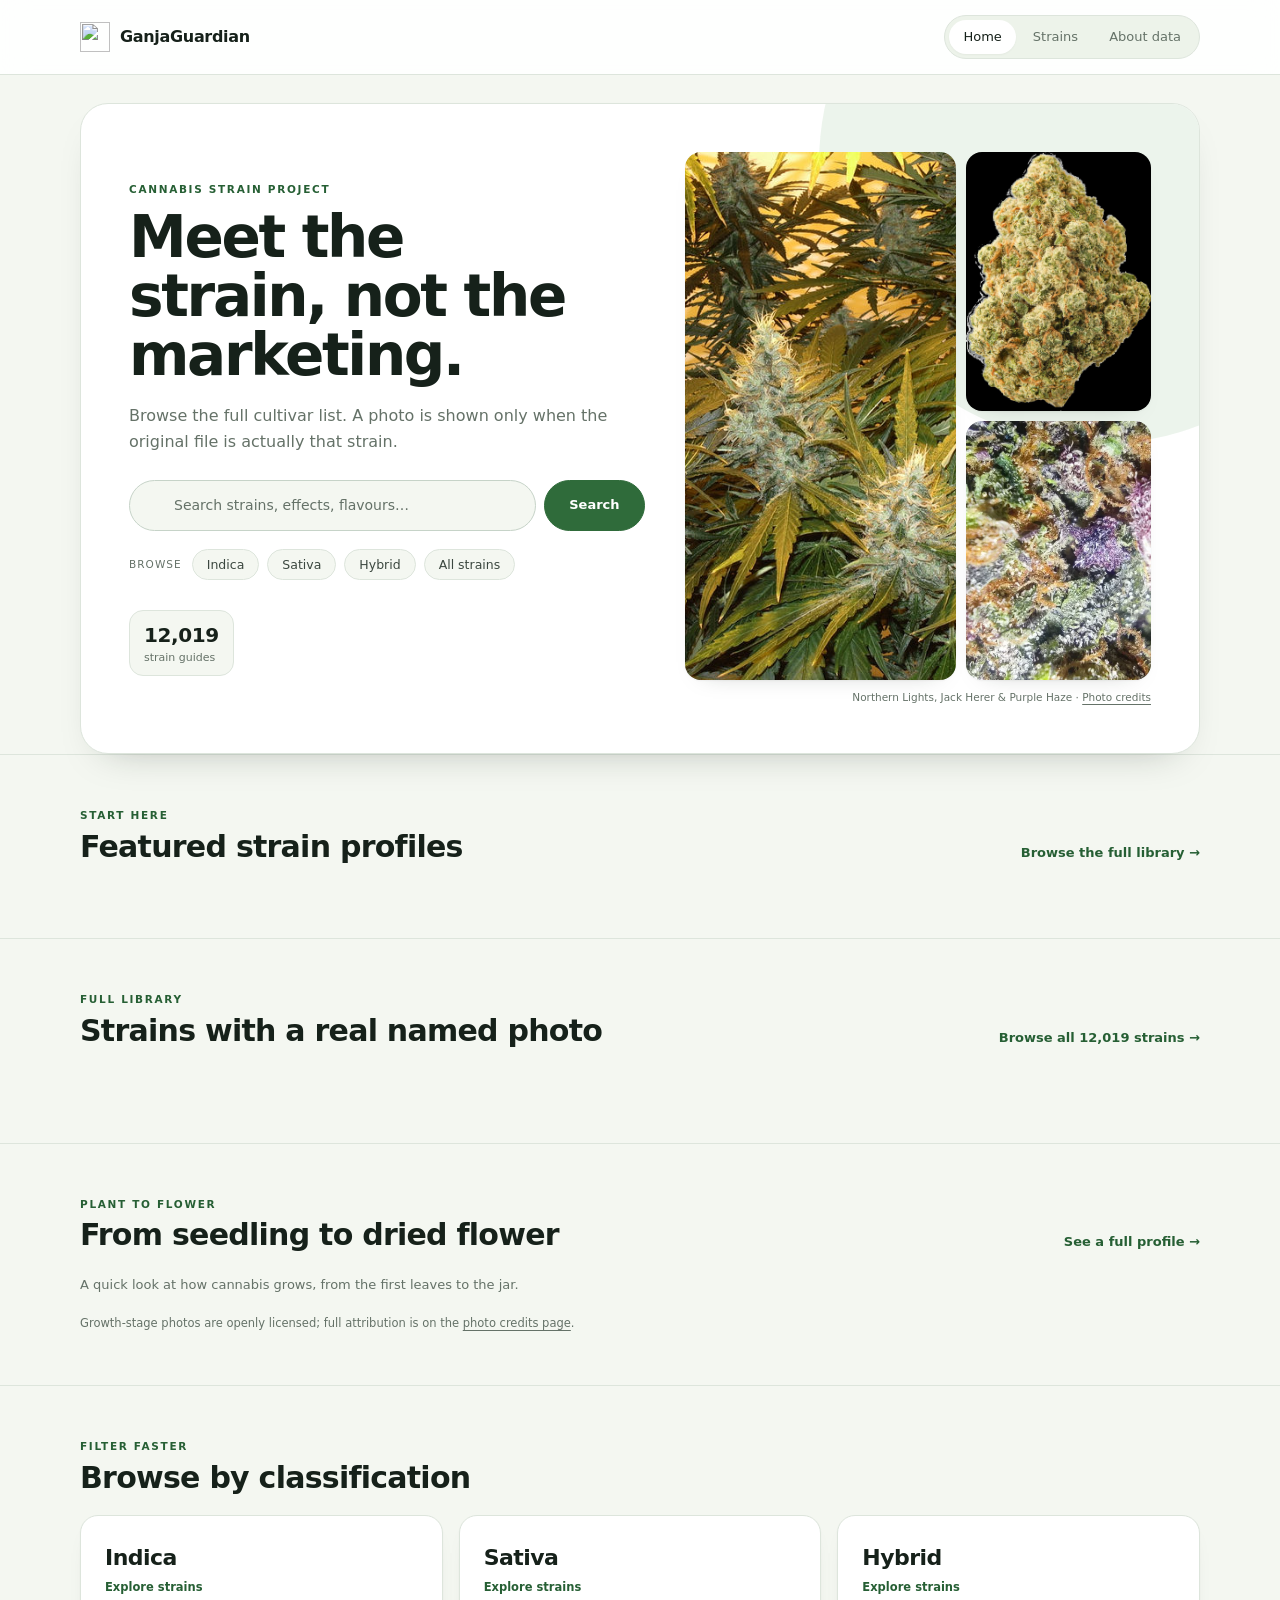
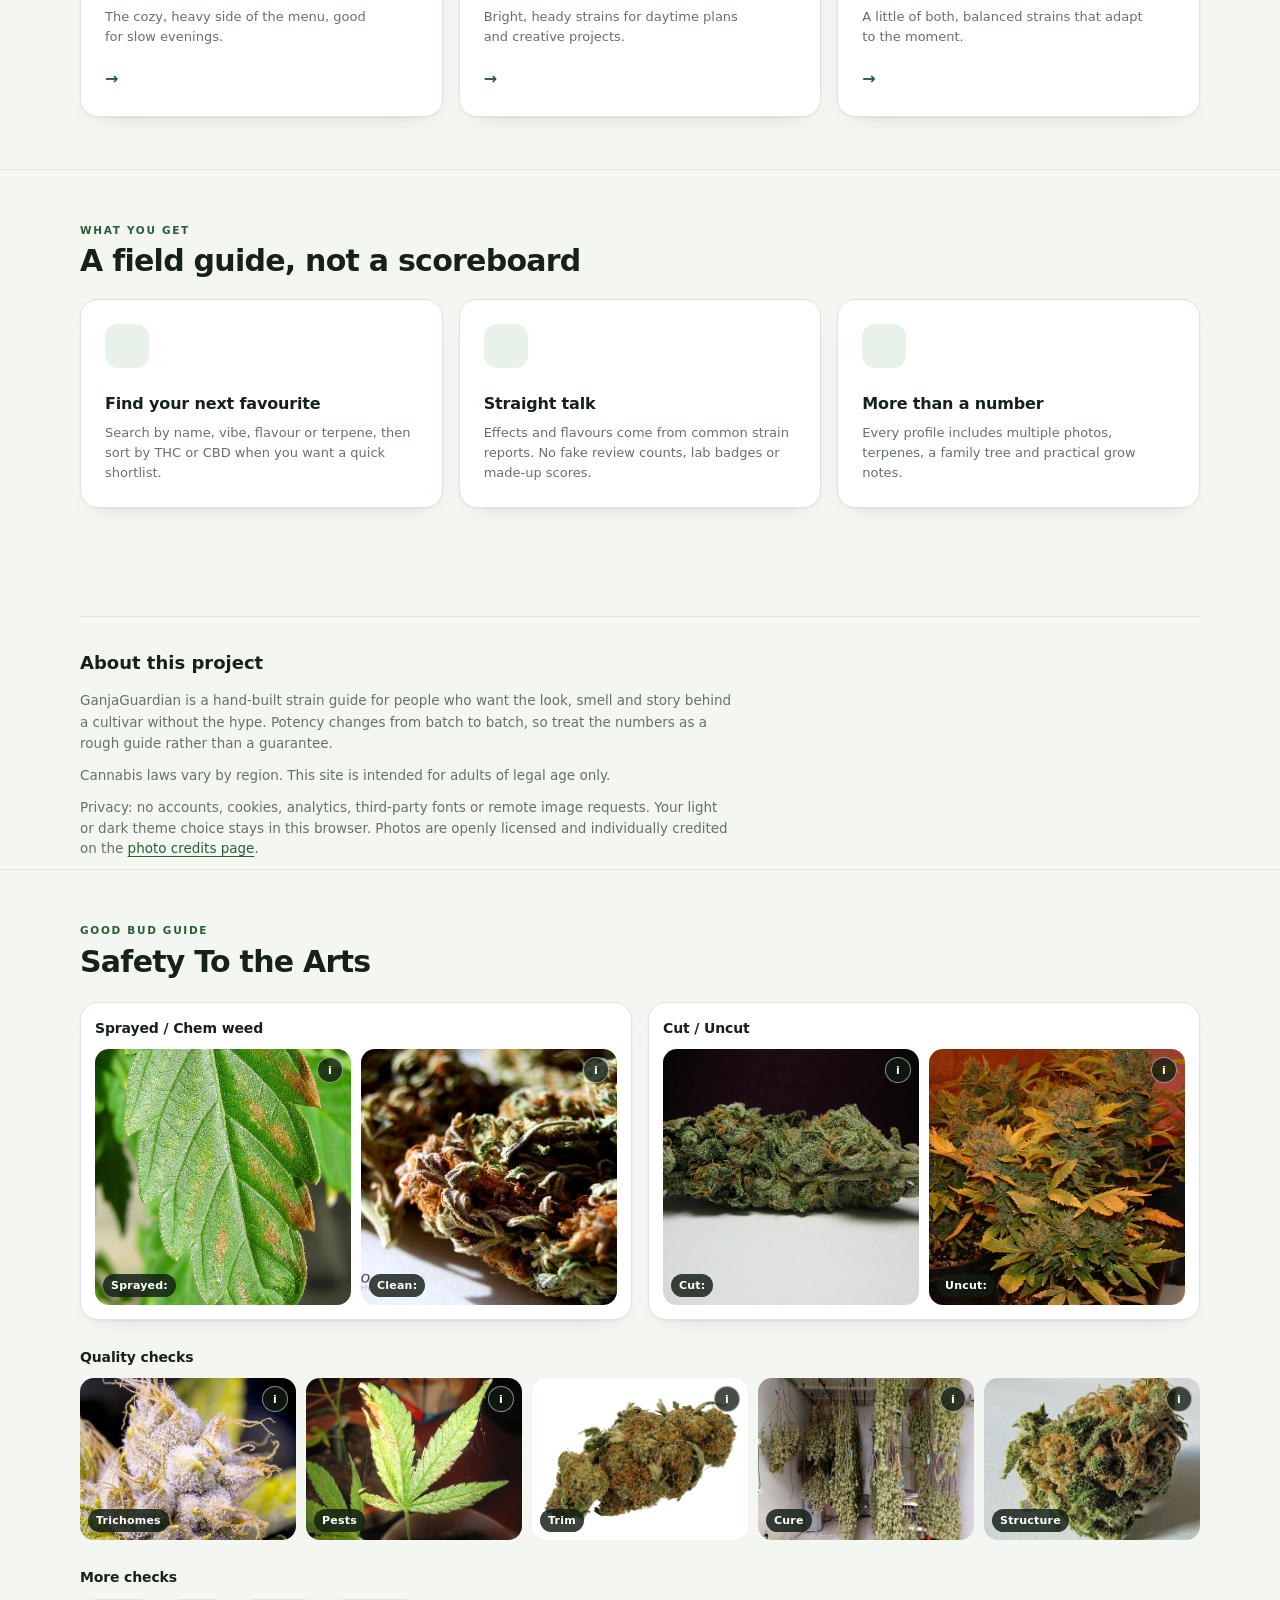
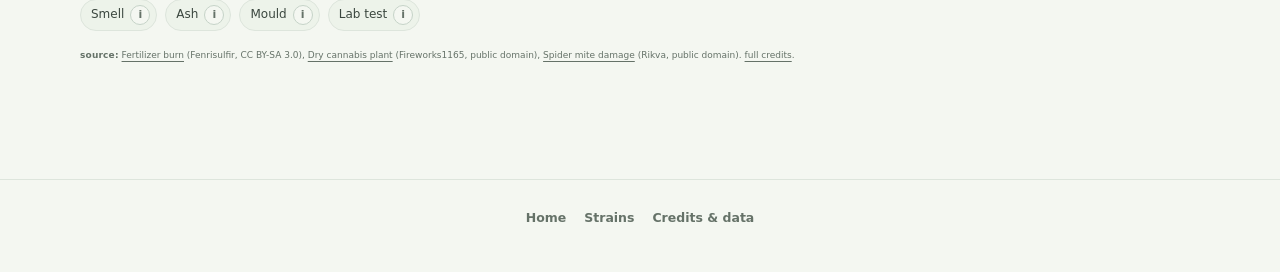
==== commit ff2f326d: "Add files via upload" ====
--- a/index.html
+++ b/index.html
@@ -13,6 +13,8 @@
   <script src="assets/js/theme.js"></script>
   <link rel="stylesheet" href="assets/css/styles.css">
   <script src="assets/js/strains-extra.js" defer></script>
+  <script src="assets/js/photo-library.js" defer></script>
+  <script src="assets/js/photos.js" defer></script>
   <script src="assets/js/data.js" defer></script>
   <script src="assets/js/icons.js" defer></script>
   <script src="assets/js/ui.js" defer></script>
@@ -42,8 +44,7 @@
         <p class="eyebrow">Cannabis strain project</p>
         <h1 id="home-title">Meet the strain, not the marketing.</h1>
         <p class="lede">
-          Browse 12,000+ classic and modern cultivars, see what they look like from seedling to cured
-          flower, and get a feel for the effects, flavours and family tree behind each one.
+          Browse the full cultivar list. A photo is shown only when the original file is actually that strain.
         </p>
 
         <form class="home-search" action="strains.html" method="get" role="search">
@@ -108,10 +109,11 @@
         <div class="section-heading-row">
           <div>
             <p class="eyebrow">Full library</p>
-            <h2 id="all-strains-title">A dozen favourites from the full guide</h2>
+            <h2 id="all-strains-title">Strains with a real named photo</h2>
           </div>
           <a class="text-link" href="strains.html">Browse all <span data-total-strains>12,019</span> strains <span aria-hidden="true">→</span></a>
         </div>
+        <p class="section-note" id="verified-photo-count"></p>
         <ul class="all-strains-grid" id="all-strains-grid" aria-label="Starting strains"></ul>
         <noscript>
           <p class="muted">The starting strain grid needs JavaScript. <a href="strains.html">Open the full strain library</a> instead.</p>
--- a/assets/css/styles.css
+++ b/assets/css/styles.css
@@ -137,24 +137,12 @@
 body {
   margin: 0;
   background-color: var(--bg);
-  background-image: radial-gradient(1100px 540px at 50% -260px, rgba(47, 107, 58, 0.12), transparent 70%);
-  background-repeat: no-repeat;
   color: var(--ink);
   font-family: var(--font);
   font-size: 16px;
   line-height: 1.6;
   text-rendering: optimizeLegibility;
   -webkit-font-smoothing: antialiased;
-}
-
-:root[data-theme="dark"] body {
-  background-image: radial-gradient(1100px 540px at 50% -260px, rgba(61, 122, 73, 0.18), transparent 70%);
-}
-
-@media (prefers-color-scheme: dark) {
-  :root:not([data-theme="light"]) body {
-    background-image: radial-gradient(1100px 540px at 50% -260px, rgba(61, 122, 73, 0.18), transparent 70%);
-  }
 }
 
 h1,
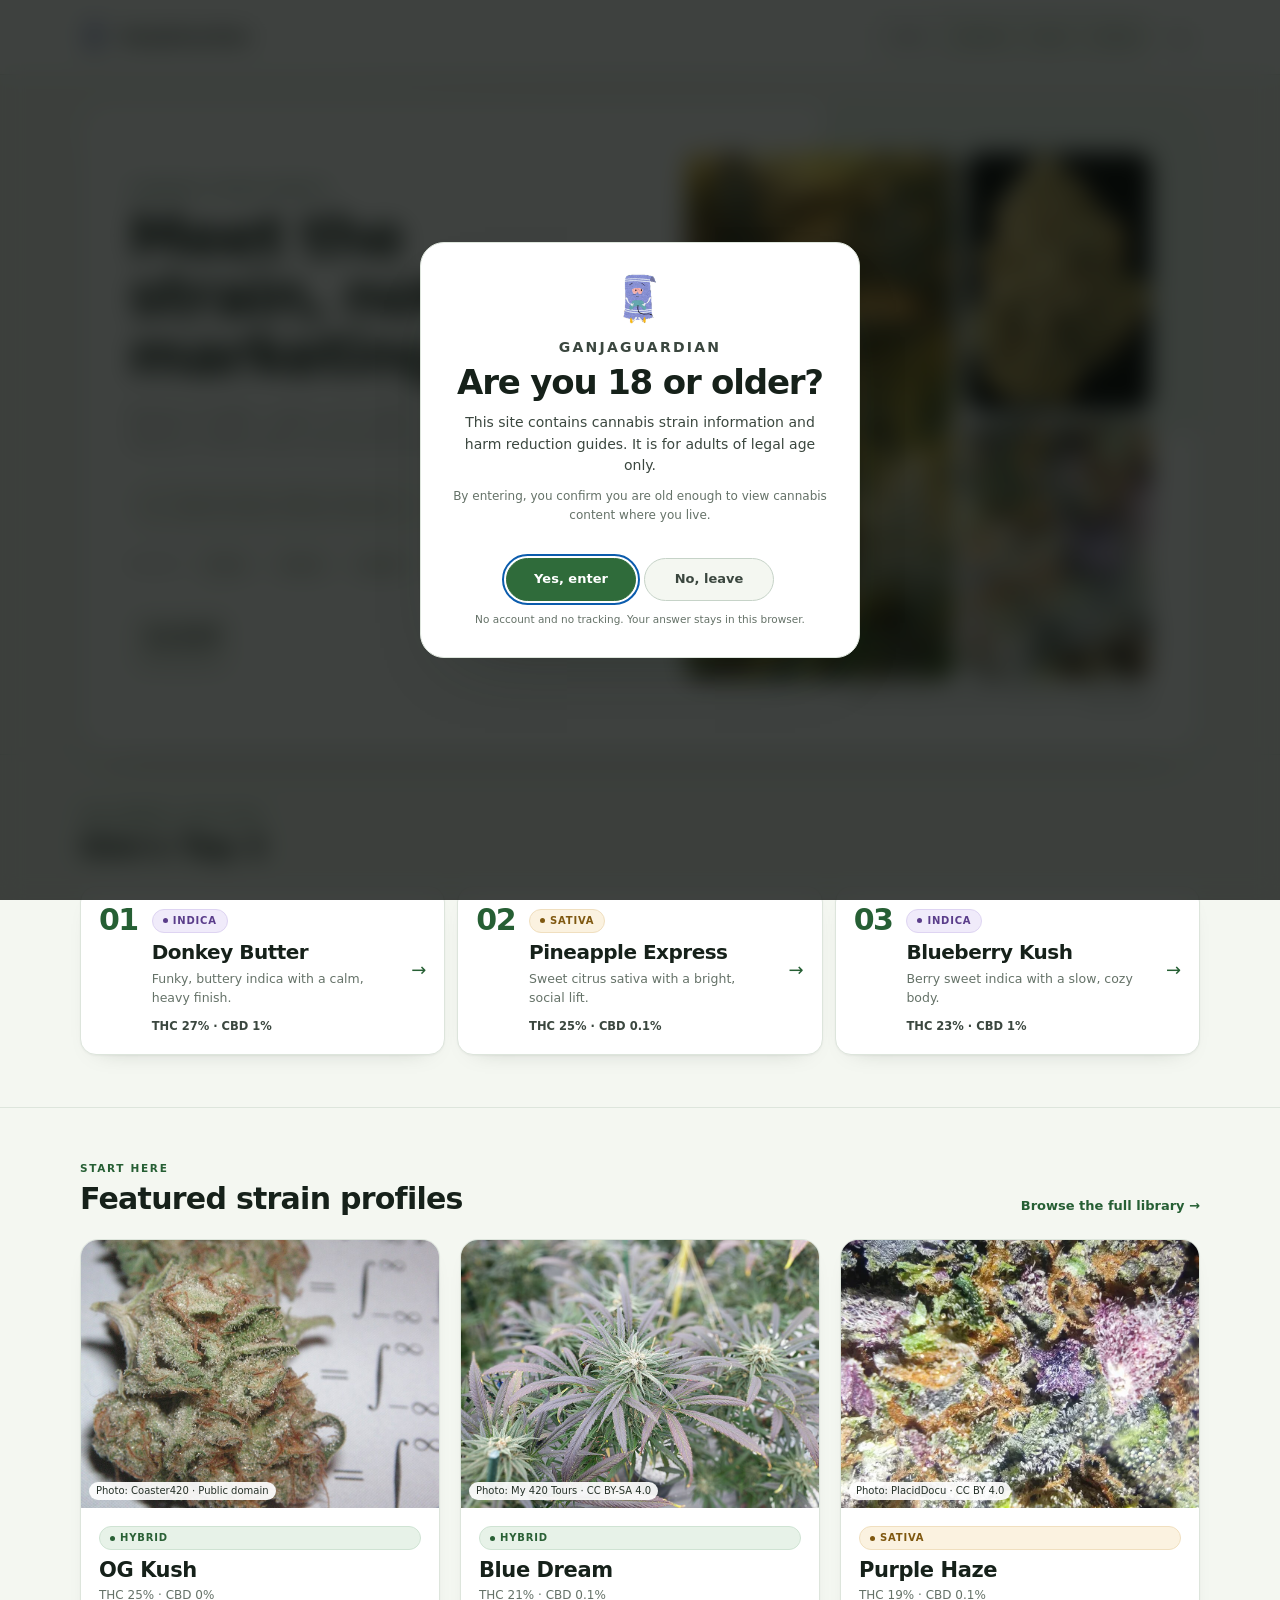
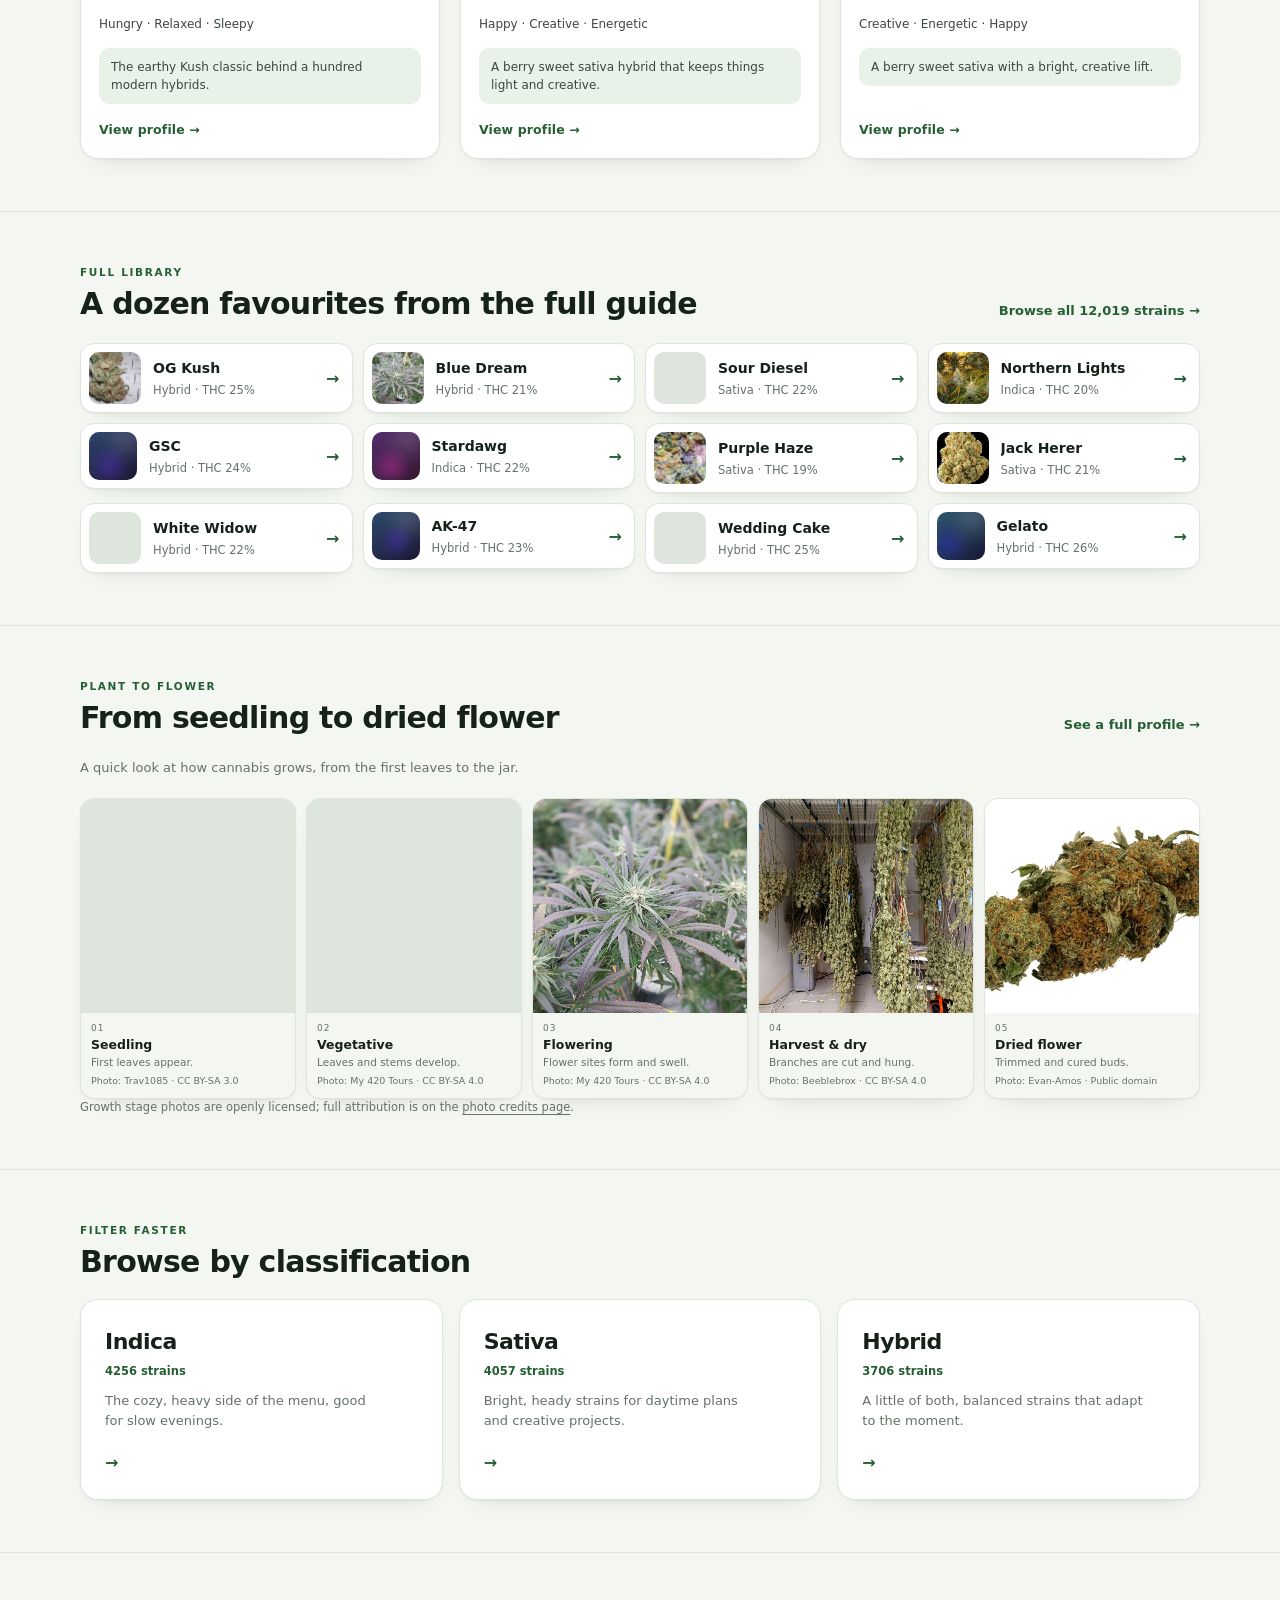
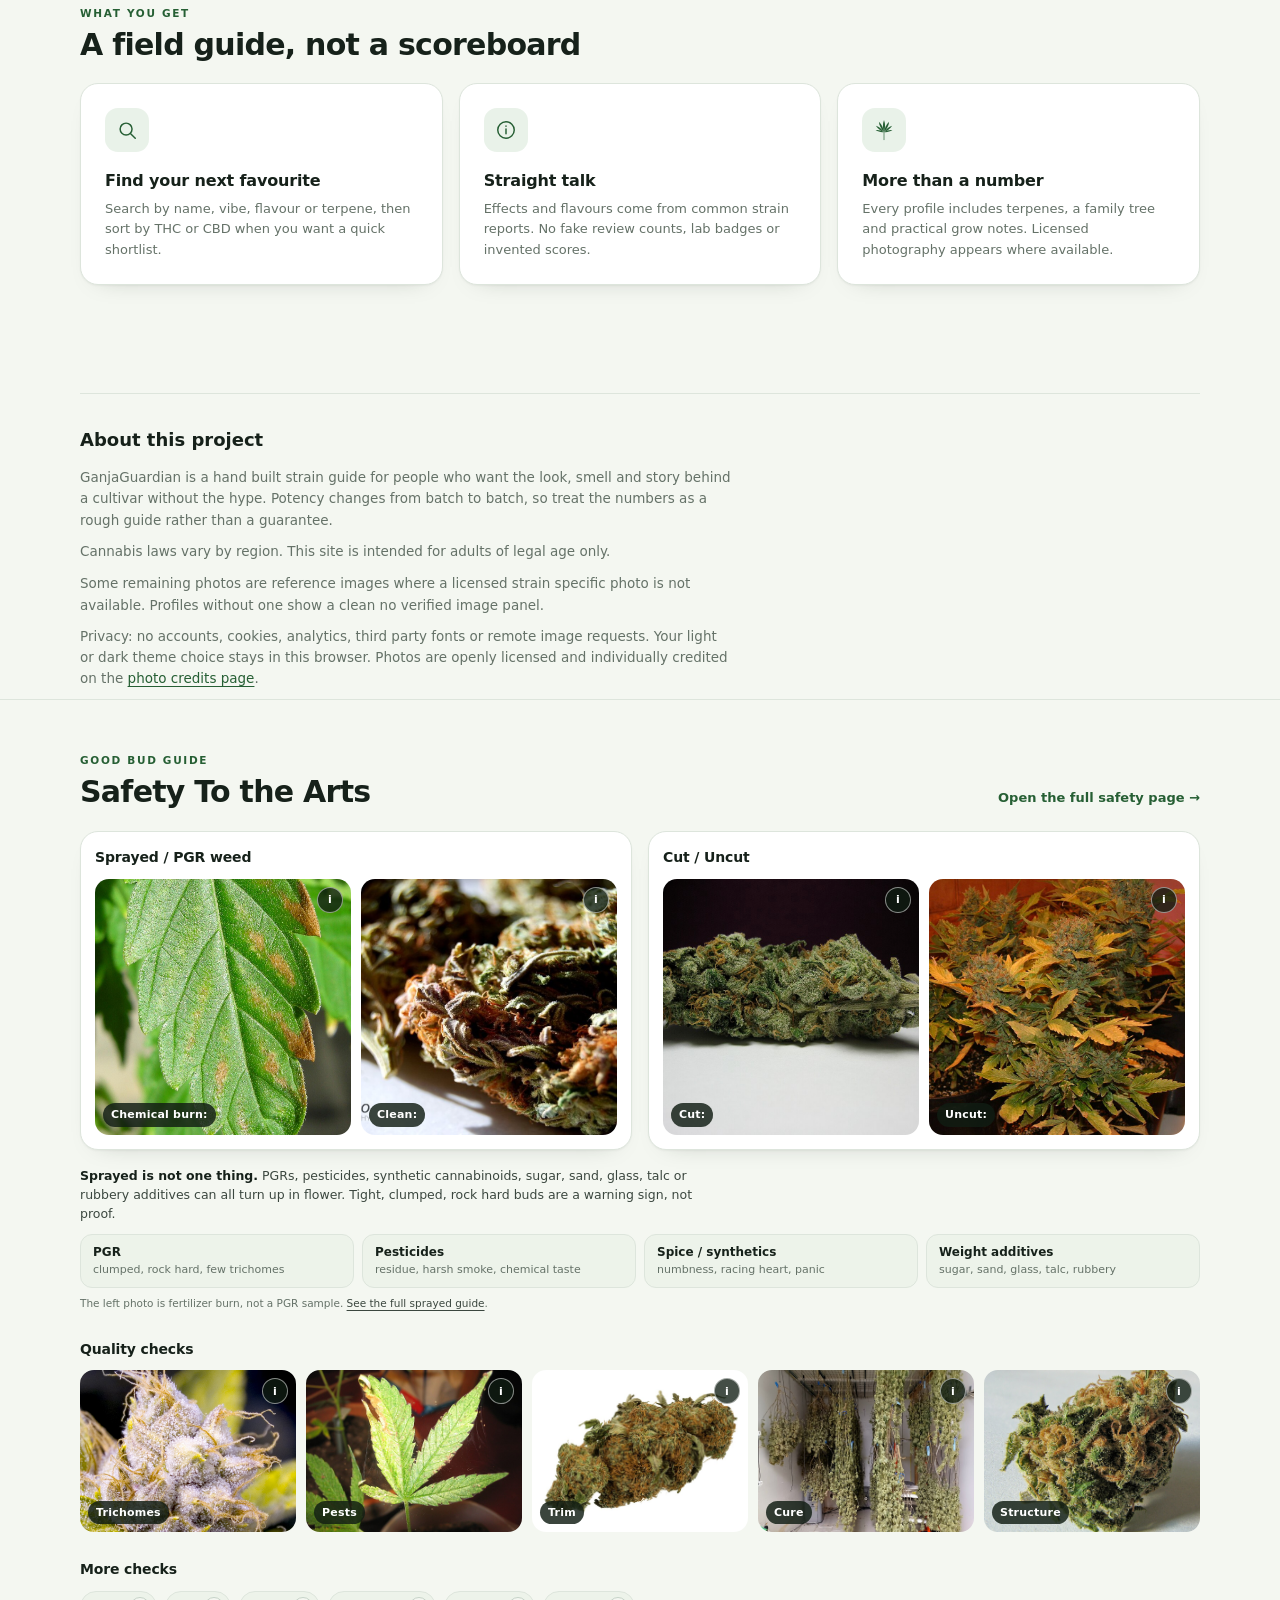
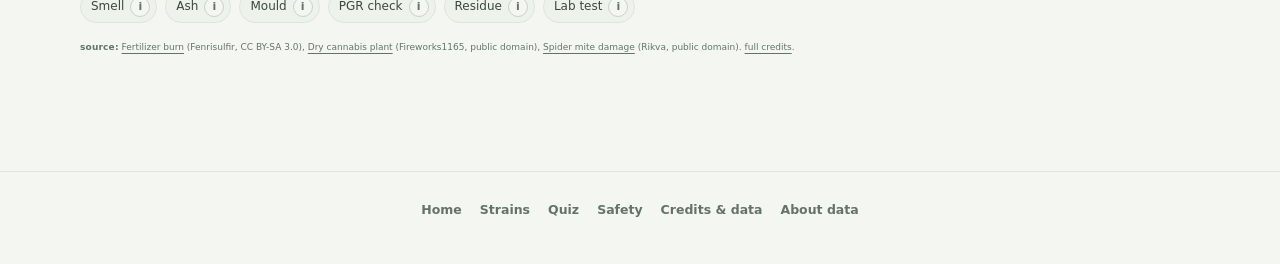
==== commit 011579a4: "Add files via upload" ====
--- a/index.html
+++ b/index.html
@@ -1,396 +1,474 @@
-<!DOCTYPE html>
-<html lang="en">
-<head>
-  <meta charset="utf-8">
-  <meta name="viewport" content="width=device-width, initial-scale=1">
-  <title>GanjaGuardian | cannabis strain project</title>
-  <meta name="description" content="GanjaGuardian is a hand-built cannabis strain guide with photos, flavours, effects, terpenes, genetics and grow notes for over 12,000 strains.">
-  <meta name="theme-color" content="#ffffff" media="(prefers-color-scheme: light)">
-  <meta name="theme-color" content="#111513" media="(prefers-color-scheme: dark)">
-  <link rel="icon" href="assets/favicon.png" type="image/png">
-  <link rel="apple-touch-icon" href="assets/app-icon-192.png">
-  <link rel="manifest" href="manifest.webmanifest">
-  <script src="assets/js/theme.js"></script>
-  <link rel="stylesheet" href="assets/css/styles.css">
-  <script src="assets/js/strains-extra.js" defer></script>
-  <script src="assets/js/photo-library.js" defer></script>
-  <script src="assets/js/photos.js" defer></script>
-  <script src="assets/js/data.js" defer></script>
-  <script src="assets/js/icons.js" defer></script>
-  <script src="assets/js/ui.js" defer></script>
-  <script src="assets/js/search.js" defer></script>
-  <script src="assets/js/home.js" defer></script>
-</head>
-<body>
-  <a class="skip-link" href="#main">Skip to content</a>
-
-  <header class="site-header">
-    <div class="wrap site-header__inner">
-      <a class="brand" href="index.html">
-        <img class="brand__mark brand__mark--pfp" src="assets/pfp-mark.png" alt="" width="30" height="30">
-        <span class="brand__name">GanjaGuardian</span>
-      </a>
-      <nav class="site-nav" aria-label="Primary">
-        <a class="site-nav__link is-active" href="index.html" aria-current="page">Home</a>
-        <a class="site-nav__link" href="strains.html">Strains</a>
-        <a class="site-nav__link" href="#about-data">About data</a>
-      </nav>
-    </div>
-  </header>
-
-  <main id="main">
-    <section class="wrap home-hero" aria-labelledby="home-title">
-      <div class="home-hero__body">
-        <p class="eyebrow">Cannabis strain project</p>
-        <h1 id="home-title">Meet the strain, not the marketing.</h1>
-        <p class="lede">
-          Browse the full cultivar list. A photo is shown only when the original file is actually that strain.
-        </p>
-
-        <form class="home-search" action="strains.html" method="get" role="search">
-          <div class="search-field">
-            <span class="icon search-field__icon" data-icon="search"></span>
-            <label class="sr-only" for="home-search">Search strains by name, effect, flavour or terpene</label>
-            <input id="home-search" name="q" type="search" placeholder="Search strains, effects, flavours…" autocomplete="off" spellcheck="false">
-          </div>
-          <button class="button home-search__button" type="submit">Search</button>
-        </form>
-
-        <div class="home-hero__links">
-          <span class="home-hero__links-label">Browse</span>
-          <a class="chip" href="strains.html?type=Indica">Indica</a>
-          <a class="chip" href="strains.html?type=Sativa">Sativa</a>
-          <a class="chip" href="strains.html?type=Hybrid">Hybrid</a>
-          <a class="chip" href="strains.html">All strains</a>
-        </div>
-
-        <ul class="home-stats" aria-label="Site facts">
-          <li><span class="home-stats__value" data-total-strains>12,019</span><span>strain guides</span></li>
-        </ul>
-      </div>
-
-      <div class="home-hero__media">
-        <div class="hero-collage">
-          <figure class="hero-collage__main">
-            <img src="assets/images/northern-lights.jpg" alt="Northern Lights cannabis plants flowering under light, with dense green buds." width="800" height="600">
-          </figure>
-          <figure>
-            <img src="assets/images/jack-herer.jpg" alt="Jack Herer cannabis flower against a white background." width="800" height="600">
-          </figure>
-          <figure>
-            <img src="assets/images/purple-haze.webp" alt="Close-up of a Purple Haze cannabis flower with purple leaves." width="800" height="600">
-          </figure>
-        </div>
-        <p class="photo-credit">
-          Northern Lights, Jack Herer &amp; Purple Haze ·
-          <a href="credits.html">Photo credits</a>
-        </p>
-      </div>
-    </section>
-
-    <section class="home-section" aria-labelledby="featured-title">
-      <div class="wrap">
-        <div class="section-heading-row">
-          <div>
-            <p class="eyebrow">Start here</p>
-            <h2 id="featured-title">Featured strain profiles</h2>
-          </div>
-          <a class="text-link" href="strains.html">Browse the full library <span aria-hidden="true">→</span></a>
-        </div>
-        <ul class="featured-grid" id="featured-grid" aria-label="Featured strains"></ul>
-        <noscript>
-          <p class="muted">Featured strain cards need JavaScript. <a href="strains.html">Browse all strains</a> instead.</p>
-        </noscript>
-      </div>
-    </section>
-
-    <section class="home-section" aria-labelledby="all-strains-title">
-      <div class="wrap">
-        <div class="section-heading-row">
-          <div>
-            <p class="eyebrow">Full library</p>
-            <h2 id="all-strains-title">Strains with a real named photo</h2>
-          </div>
-          <a class="text-link" href="strains.html">Browse all <span data-total-strains>12,019</span> strains <span aria-hidden="true">→</span></a>
-        </div>
-        <p class="section-note" id="verified-photo-count"></p>
-        <ul class="all-strains-grid" id="all-strains-grid" aria-label="Starting strains"></ul>
-        <noscript>
-          <p class="muted">The starting strain grid needs JavaScript. <a href="strains.html">Open the full strain library</a> instead.</p>
-        </noscript>
-      </div>
-    </section>
-
-    <section class="home-section" aria-labelledby="stages-title">
-      <div class="wrap">
-        <div class="section-heading-row">
-          <div>
-            <p class="eyebrow">Plant to flower</p>
-            <h2 id="stages-title">From seedling to dried flower</h2>
-          </div>
-          <a class="text-link" href="strain.html?strain=og-kush">See a full profile <span aria-hidden="true">→</span></a>
-        </div>
-        <p class="section-note">
-          A quick look at how cannabis grows, from the first leaves to the jar.
-        </p>
-        <div id="home-growth-stages"></div>
-        <p class="source-note">
-          Growth-stage photos are openly licensed; full attribution is on the
-          <a href="credits.html">photo credits page</a>.
-        </p>
-      </div>
-    </section>
-
-    <section class="home-section" aria-labelledby="browse-title">
-      <div class="wrap">
-        <p class="eyebrow">Filter faster</p>
-        <h2 id="browse-title">Browse by classification</h2>
-        <ul class="type-grid">
-          <li>
-            <a class="type-card" href="strains.html?type=Indica">
-              <span class="type-card__label">Indica</span>
-              <span class="type-card__count" data-count="Indica">Explore strains</span>
-              <span class="type-card__text">The cozy, heavy side of the menu, good for slow evenings.</span>
-              <span class="type-card__arrow" aria-hidden="true">→</span>
-            </a>
-          </li>
-          <li>
-            <a class="type-card" href="strains.html?type=Sativa">
-              <span class="type-card__label">Sativa</span>
-              <span class="type-card__count" data-count="Sativa">Explore strains</span>
-              <span class="type-card__text">Bright, heady strains for daytime plans and creative projects.</span>
-              <span class="type-card__arrow" aria-hidden="true">→</span>
-            </a>
-          </li>
-          <li>
-            <a class="type-card" href="strains.html?type=Hybrid">
-              <span class="type-card__label">Hybrid</span>
-              <span class="type-card__count" data-count="Hybrid">Explore strains</span>
-              <span class="type-card__text">A little of both, balanced strains that adapt to the moment.</span>
-              <span class="type-card__arrow" aria-hidden="true">→</span>
-            </a>
-          </li>
-        </ul>
-      </div>
-    </section>
-
-    <section class="home-section" aria-labelledby="reference-title">
-      <div class="wrap">
-        <p class="eyebrow">What you get</p>
-        <h2 id="reference-title">A field guide, not a scoreboard</h2>
-        <ul class="feature-grid">
-          <li class="feature-card">
-            <span class="icon feature-card__icon" data-icon="search"></span>
-            <h3>Find your next favourite</h3>
-            <p>Search by name, vibe, flavour or terpene, then sort by THC or CBD when you want a quick shortlist.</p>
-          </li>
-          <li class="feature-card">
-            <span class="icon feature-card__icon" data-icon="info"></span>
-            <h3>Straight talk</h3>
-            <p>Effects and flavours come from common strain reports. No fake review counts, lab badges or made-up scores.</p>
-          </li>
-          <li class="feature-card">
-            <span class="icon feature-card__icon" data-icon="leaf"></span>
-            <h3>More than a number</h3>
-            <p>Every profile includes multiple photos, terpenes, a family tree and practical grow notes.</p>
-          </li>
-        </ul>
-      </div>
-    </section>
-
-    <section class="wrap about-data" id="about-data" aria-labelledby="about-data-title">
-      <h2 id="about-data-title">About this project</h2>
-      <p>
-        GanjaGuardian is a hand-built strain guide for people who want the look, smell and story
-        behind a cultivar without the hype. Potency changes from batch to batch, so treat the
-        numbers as a rough guide rather than a guarantee.
-      </p>
-      <p>
-        Cannabis laws vary by region. This site is intended for adults of legal age only.
-      </p>
-      <p class="source-note">
-        Privacy: no accounts, cookies, analytics, third-party fonts or remote image requests. Your light or dark theme choice stays in this browser.
-        Photos are openly licensed and individually credited on the
-        <a href="credits.html">photo credits page</a>.
-      </p>
-    </section>
-
-    <section class="home-section safety-section" id="safety-arts" aria-labelledby="safety-title">
-      <div class="wrap">
-        <div class="section-heading-row">
-          <div>
-            <p class="eyebrow">Good bud guide</p>
-            <h2 id="safety-title">Safety To the Arts</h2>
-          </div>
-        </div>
-
-        <div class="safety-compare">
-          <article class="safety-group">
-            <div class="safety-group__head">
-              <h3>Sprayed / Chem weed</h3>
-            </div>
-            <div class="safety-pair">
-              <div class="safety-photo">
-                <div class="safety-photo__frame">
-                  <img src="assets/images/safety-chem-burn.jpg" alt="Cannabis leaf with brown fertilizer burn spots." width="960" height="1420" loading="lazy">
-                  <span class="safety-photo__tag">Sprayed:</span>
-                </div>
-                <button class="safety-info" type="button" aria-label="Sprayed or chemically treated cannabis checks" aria-describedby="safety-tip-sprayed">
-                  <span class="safety-info__mark" aria-hidden="true">i</span>
-                </button>
-                <span class="safety-tip" id="safety-tip-sprayed" role="tooltip">Chemical burn, residue, uneven colour or a harsh smell can be signs of spraying or chemical stress. Visual checks are clues only. Lab testing is the only proof.</span>
-              </div>
-              <div class="safety-photo">
-                <div class="safety-photo__frame">
-                  <img src="assets/images/cannabis-colors-macro.jpg" alt="Healthy cannabis flower close-up." width="800" height="600" loading="lazy">
-                  <span class="safety-photo__tag">Clean:</span>
-                </div>
-                <button class="safety-info" type="button" aria-label="Clean cannabis checks" aria-describedby="safety-tip-clean">
-                  <span class="safety-info__mark" aria-hidden="true">i</span>
-                </button>
-                <span class="safety-tip" id="safety-tip-clean" role="tooltip">Even colour, intact structure and no powder, residue or chemical smell. A clean look is a good start, not a guarantee.</span>
-              </div>
-            </div>
-          </article>
-
-          <article class="safety-group">
-            <div class="safety-group__head">
-              <h3>Cut / Uncut</h3>
-            </div>
-            <div class="safety-pair">
-              <div class="safety-photo">
-                <div class="safety-photo__frame">
-                  <img src="assets/images/blue-dream-cut.jpg" alt="Trimmed and dried cannabis flower." width="800" height="600" loading="lazy">
-                  <span class="safety-photo__tag">Cut:</span>
-                </div>
-                <button class="safety-info" type="button" aria-label="Cut flower checks" aria-describedby="safety-tip-cut">
-                  <span class="safety-info__mark" aria-hidden="true">i</span>
-                </button>
-                <span class="safety-tip" id="safety-tip-cut" role="tooltip">Trimmed and dried flower. Fewer leaves and stems means less hiding space for pests or mould.</span>
-              </div>
-              <div class="safety-photo">
-                <div class="safety-photo__frame">
-                  <img src="assets/images/safety-dry-plant.jpg" alt="Untrimmed cannabis plant with buds and leaves." width="960" height="720" loading="lazy">
-                  <span class="safety-photo__tag">Uncut:</span>
-                </div>
-                <button class="safety-info" type="button" aria-label="Uncut cannabis checks" aria-describedby="safety-tip-uncut">
-                  <span class="safety-info__mark" aria-hidden="true">i</span>
-                </button>
-                <span class="safety-tip" id="safety-tip-uncut" role="tooltip">Whole plant or untrimmed branch. More leaf, stem and moisture, so inspect deeper for mould, mites and debris.</span>
-              </div>
-            </div>
-          </article>
-        </div>
-
-        <div class="safety-checks-head">
-          <h3>Quality checks</h3>
-        </div>
-        <ul class="safety-checks" aria-label="How to check for good buds">
-          <li class="safety-check">
-            <div class="safety-check__frame">
-              <img src="assets/images/kush-trichome.jpg" alt="Close-up of cannabis trichomes." width="800" height="600" loading="lazy">
-              <span class="safety-photo__tag">Trichomes</span>
-            </div>
-            <button class="safety-info" type="button" aria-label="Trichome checks" aria-describedby="safety-tip-trichomes">
-              <span class="safety-info__mark" aria-hidden="true">i</span>
-            </button>
-            <span class="safety-tip" id="safety-tip-trichomes" role="tooltip">Cloudy, milky trichomes with a little amber usually look ripe. Clear can be early. Heavy amber can mean degraded THC.</span>
-          </li>
-          <li class="safety-check">
-            <div class="safety-check__frame">
-              <img src="assets/images/safety-spider-mites.jpg" alt="Cannabis leaf with spider mite webbing and damage." width="960" height="720" loading="lazy">
-              <span class="safety-photo__tag">Pests</span>
-            </div>
-            <button class="safety-info" type="button" aria-label="Pest checks" aria-describedby="safety-tip-pests">
-              <span class="safety-info__mark" aria-hidden="true">i</span>
-            </button>
-            <span class="safety-tip" id="safety-tip-pests" role="tooltip">Check for webbing, black specks, tiny mites or insects, especially under leaves and deep inside buds.</span>
-          </li>
-          <li class="safety-check">
-            <div class="safety-check__frame">
-              <img src="assets/images/cut-reference.jpg" alt="Trimmed dried cannabis flower." width="800" height="600" loading="lazy">
-              <span class="safety-photo__tag">Trim</span>
-            </div>
-            <button class="safety-info" type="button" aria-label="Trim checks" aria-describedby="safety-tip-trim">
-              <span class="safety-info__mark" aria-hidden="true">i</span>
-            </button>
-            <span class="safety-tip" id="safety-tip-trim" role="tooltip">Tight trim with few sugar leaves. Loose leaf can hide pests, mould or a rough cure.</span>
-          </li>
-          <li class="safety-check">
-            <div class="safety-check__frame">
-              <img src="assets/images/harvest-drying.jpg" alt="Cannabis branches hanging in a drying room." width="800" height="600" loading="lazy">
-              <span class="safety-photo__tag">Cure</span>
-            </div>
-            <button class="safety-info" type="button" aria-label="Cure checks" aria-describedby="safety-tip-cure">
-              <span class="safety-info__mark" aria-hidden="true">i</span>
-            </button>
-            <span class="safety-tip" id="safety-tip-cure" role="tooltip">Slow dry and cure. A hay smell, harsh smoke or a damp centre can mean it was rushed.</span>
-          </li>
-          <li class="safety-check">
-            <div class="safety-check__frame">
-              <img src="assets/images/macro-bud.jpg" alt="Close-up of dense cannabis flower structure." width="800" height="600" loading="lazy">
-              <span class="safety-photo__tag">Structure</span>
-            </div>
-            <button class="safety-info" type="button" aria-label="Structure checks" aria-describedby="safety-tip-structure">
-              <span class="safety-info__mark" aria-hidden="true">i</span>
-            </button>
-            <span class="safety-tip" id="safety-tip-structure" role="tooltip">Dense but springy buds. Rock hard, brittle or crumbly flower can be over dried or heavily processed.</span>
-          </li>
-        </ul>
-
-        <div class="safety-more-head">
-          <h3>More checks</h3>
-        </div>
-        <ul class="safety-more" aria-label="More bud checks">
-          <li class="safety-more__item">
-            <span>Smell</span>
-            <button class="safety-info safety-info--chip" type="button" aria-label="Smell checks" aria-describedby="safety-tip-smell">
-              <span class="safety-info__mark" aria-hidden="true">i</span>
-            </button>
-            <span class="safety-tip" id="safety-tip-smell" role="tooltip">Fresh, strain specific aroma. Ammonia, mildew or chemical smells are red flags.</span>
-          </li>
-          <li class="safety-more__item">
-            <span>Ash</span>
-            <button class="safety-info safety-info--chip" type="button" aria-label="Ash checks" aria-describedby="safety-tip-ash">
-              <span class="safety-info__mark" aria-hidden="true">i</span>
-            </button>
-            <span class="safety-tip" id="safety-tip-ash" role="tooltip">Clean grey white ash and smooth smoke are preferred. Black ash or harshness can point to a poor cure or contamination.</span>
-          </li>
-          <li class="safety-more__item">
-            <span>Mould</span>
-            <button class="safety-info safety-info--chip" type="button" aria-label="Mould checks" aria-describedby="safety-tip-mould">
-              <span class="safety-info__mark" aria-hidden="true">i</span>
-            </button>
-            <span class="safety-tip" id="safety-tip-mould" role="tooltip">Grey fuzz, white powder, brown patches or a musty smell. Do not use mouldy flower.</span>
-          </li>
-          <li class="safety-more__item">
-            <span>Lab test</span>
-            <button class="safety-info safety-info--chip" type="button" aria-label="Lab testing checks" aria-describedby="safety-tip-lab">
-              <span class="safety-info__mark" aria-hidden="true">i</span>
-            </button>
-            <span class="safety-tip" id="safety-tip-lab" role="tooltip">Ask for pesticide, mould and potency testing where legal. Visual checks cannot prove safety.</span>
-          </li>
-        </ul>
-
-        <p class="safety-source">
-          <span class="safety-source__label">source:</span>
-          <a href="https://commons.wikimedia.org/wiki/File:Fertilizer-Burn.jpg">Fertilizer burn</a> (Fenrisulfir, CC BY-SA 3.0),
-          <a href="https://commons.wikimedia.org/wiki/File:Dry_cannabis_plant.jpg">Dry cannabis plant</a> (Fireworks1165, public domain),
-          <a href="https://commons.wikimedia.org/wiki/File:Spint_op_Cannabis_Sativa.jpg">Spider mite damage</a> (Rikva, public domain).
-          <a href="credits.html">full credits</a>.
-        </p>
-      </div>
-    </section>
-  </main>
-
-  <footer class="site-footer">
-    <div class="wrap site-footer__inner">
-      <p class="site-footer__links">
-        <a href="index.html">Home</a>
-        <a href="strains.html">Strains</a>
-        <a href="credits.html">Credits &amp; data</a>
-      </p>
-    </div>
-  </footer>
-</body>
-</html>
+<!DOCTYPE html>
+<html lang="en">
+<head>
+  <meta charset="utf-8">
+  <meta name="viewport" content="width=device-width, initial-scale=1">
+  <title>GanjaGuardian | cannabis strain project</title>
+  <meta name="description" content="GanjaGuardian is a hand built cannabis strain guide with photos, flavours, effects, terpenes, genetics and grow notes for over 12,000 strains.">
+  <meta name="theme-color" content="#ffffff" media="(prefers-color-scheme: light)">
+  <meta name="theme-color" content="#111513" media="(prefers-color-scheme: dark)">
+  <link rel="icon" href="assets/favicon.png" type="image/png">
+  <link rel="apple-touch-icon" href="assets/app-icon-192.png">
+  <link rel="manifest" href="manifest.webmanifest">
+  <script src="assets/js/theme.js"></script>
+  <link rel="stylesheet" href="assets/css/styles.css">
+  <script src="assets/js/verified-photos.js" defer></script>
+  <script src="assets/js/strains-extra.js" defer></script>
+  <script src="assets/js/data.js" defer></script>
+  <script src="assets/js/icons.js" defer></script>
+  <script src="assets/js/ui.js" defer></script>
+  <script src="assets/js/safety.js" defer></script>
+  <script src="assets/js/search.js" defer></script>
+  <script src="assets/js/home.js" defer></script>
+  <script>
+    try {
+      if (window.localStorage.getItem('gg-age-ok') === 'true') {
+        document.documentElement.classList.add('age-ok');
+      }
+    } catch (error) {}
+  </script>
+  <script src="assets/js/age-gate.js" defer></script>
+</head>
+<body>
+  <div class="age-gate" id="age-gate" role="dialog" aria-modal="true" aria-labelledby="age-gate-title" aria-describedby="age-gate-copy">
+    <div class="age-gate__card">
+      <img class="age-gate__mark" src="assets/pfp-mark.png" alt="" width="52" height="52">
+      <p class="eyebrow">GanjaGuardian</p>
+      <h2 id="age-gate-title">Are you 18 or older?</h2>
+       <p id="age-gate-copy">This site contains cannabis strain information and harm reduction guides. It is for adults of legal age only.</p>
+      <p class="age-gate__legal">By entering, you confirm you are old enough to view cannabis content where you live.</p>
+      <div class="age-gate__actions">
+        <button class="button" id="age-gate-yes" type="button">Yes, enter</button>
+        <a class="button button--ghost" href="https://www.google.com/">No, leave</a>
+      </div>
+      <p class="age-gate__note">No account and no tracking. Your answer stays in this browser.</p>
+    </div>
+  </div>
+
+  <a class="skip-link" href="#main">Skip to content</a>
+
+  <header class="site-header">
+    <div class="wrap site-header__inner">
+      <a class="brand" href="index.html">
+        <img class="brand__mark brand__mark--pfp" src="assets/pfp-mark.png" alt="" width="30" height="30">
+        <span class="brand__name">GanjaGuardian</span>
+      </a>
+      <nav class="site-nav" aria-label="Primary">
+        <a class="site-nav__link is-active" href="index.html" aria-current="page">Home</a>
+        <a class="site-nav__link" href="strains.html">Strains</a>
+        <a class="site-nav__link" href="quiz.html">Quiz</a>
+        <a class="site-nav__link" href="safety.html">Safety</a>
+      </nav>
+    </div>
+  </header>
+
+  <main id="main">
+    <section class="wrap home-hero" aria-labelledby="home-title">
+      <div class="home-hero__body">
+        <p class="eyebrow">Cannabis strain project</p>
+        <h1 id="home-title">Meet the strain, not the marketing.</h1>
+        <p class="lede">
+          Browse 12,000+ classic and modern cultivars, with effects, flavours, family trees
+          and practical grow notes for every profile.
+        </p>
+
+        <form class="home-search" action="strains.html" method="get" role="search">
+          <div class="search-field">
+            <span class="icon search-field__icon" data-icon="search"></span>
+            <label class="sr-only" for="home-search">Search strains by name, effect, flavour or terpene</label>
+            <input id="home-search" name="q" type="search" placeholder="Search strains, effects, flavours…" autocomplete="off" spellcheck="false">
+          </div>
+          <button class="button home-search__button" type="submit">Search</button>
+        </form>
+
+        <div class="home-hero__links">
+          <span class="home-hero__links-label">Browse</span>
+          <a class="chip" href="strains.html?type=Indica">Indica</a>
+          <a class="chip" href="strains.html?type=Sativa">Sativa</a>
+          <a class="chip" href="strains.html?type=Hybrid">Hybrid</a>
+          <a class="chip" href="strains.html">All strains</a>
+          <a class="chip chip--quiz" href="quiz.html">Strain quiz</a>
+        </div>
+
+        <ul class="home-stats" aria-label="Site facts">
+          <li><span class="home-stats__value" data-total-strains>12,019</span><span>strain guides</span></li>
+        </ul>
+      </div>
+
+      <div class="home-hero__media">
+        <div class="hero-collage">
+          <figure class="hero-collage__main">
+            <img src="assets/images/Photos1/northern-lights.jpg" alt="Northern Lights cannabis plants flowering under light, with dense green buds." width="800" height="600">
+          </figure>
+          <figure>
+            <img src="assets/images/Photos1/jack-herer.jpg" alt="Jack Herer cannabis flower against a white background." width="800" height="600">
+          </figure>
+          <figure>
+            <img src="assets/images/Photos1/purple-haze.webp" alt="Close-up of a Purple Haze cannabis flower with purple leaves." width="800" height="600">
+          </figure>
+        </div>
+        <p class="photo-credit">
+          Northern Lights, Jack Herer &amp; Purple Haze ·
+          <a href="credits.html">Photo credits</a>
+        </p>
+      </div>
+    </section>
+
+    <section class="home-section owner-picks" id="owner-picks" aria-labelledby="owner-picks-title">
+      <div class="wrap">
+        <div class="section-heading-row">
+          <div>
+            <p class="eyebrow">The Owner's Top Picks</p>
+            <h2 id="owner-picks-title">Gim's Top 3</h2>
+          </div>
+        </div>
+        <ol class="owner-picks__grid" id="owner-picks-grid" aria-label="Gim's top 3 strain picks"></ol>
+        <noscript>
+          <p class="muted">Gim's top 3 need JavaScript. <a href="strains.html">Browse all strains</a> instead.</p>
+        </noscript>
+      </div>
+    </section>
+
+    <section class="home-section" aria-labelledby="featured-title">
+      <div class="wrap">
+        <div class="section-heading-row">
+          <div>
+            <p class="eyebrow">Start here</p>
+            <h2 id="featured-title">Featured strain profiles</h2>
+          </div>
+          <a class="text-link" href="strains.html">Browse the full library <span aria-hidden="true">→</span></a>
+        </div>
+        <ul class="featured-grid" id="featured-grid" aria-label="Featured strains"></ul>
+        <noscript>
+          <p class="muted">Featured strain cards need JavaScript. <a href="strains.html">Browse all strains</a> instead.</p>
+        </noscript>
+      </div>
+    </section>
+
+    <section class="home-section" aria-labelledby="all-strains-title">
+      <div class="wrap">
+        <div class="section-heading-row">
+          <div>
+            <p class="eyebrow">Full library</p>
+            <h2 id="all-strains-title">A dozen favourites from the full guide</h2>
+          </div>
+          <a class="text-link" href="strains.html">Browse all <span data-total-strains>12,019</span> strains <span aria-hidden="true">→</span></a>
+        </div>
+        <ul class="all-strains-grid" id="all-strains-grid" aria-label="Starting strains"></ul>
+        <noscript>
+          <p class="muted">The starting strain grid needs JavaScript. <a href="strains.html">Open the full strain library</a> instead.</p>
+        </noscript>
+      </div>
+    </section>
+
+    <section class="home-section" aria-labelledby="stages-title">
+      <div class="wrap">
+        <div class="section-heading-row">
+          <div>
+            <p class="eyebrow">Plant to flower</p>
+            <h2 id="stages-title">From seedling to dried flower</h2>
+          </div>
+          <a class="text-link" href="strain.html?strain=og-kush">See a full profile <span aria-hidden="true">→</span></a>
+        </div>
+        <p class="section-note">
+          A quick look at how cannabis grows, from the first leaves to the jar.
+        </p>
+        <div id="home-growth-stages"></div>
+        <p class="source-note">
+          Growth stage photos are openly licensed; full attribution is on the
+          <a href="credits.html">photo credits page</a>.
+        </p>
+      </div>
+    </section>
+
+    <section class="home-section" aria-labelledby="browse-title">
+      <div class="wrap">
+        <p class="eyebrow">Filter faster</p>
+        <h2 id="browse-title">Browse by classification</h2>
+        <ul class="type-grid">
+          <li>
+            <a class="type-card" href="strains.html?type=Indica">
+              <span class="type-card__label">Indica</span>
+              <span class="type-card__count" data-count="Indica">Explore strains</span>
+              <span class="type-card__text">The cozy, heavy side of the menu, good for slow evenings.</span>
+              <span class="type-card__arrow" aria-hidden="true">→</span>
+            </a>
+          </li>
+          <li>
+            <a class="type-card" href="strains.html?type=Sativa">
+              <span class="type-card__label">Sativa</span>
+              <span class="type-card__count" data-count="Sativa">Explore strains</span>
+              <span class="type-card__text">Bright, heady strains for daytime plans and creative projects.</span>
+              <span class="type-card__arrow" aria-hidden="true">→</span>
+            </a>
+          </li>
+          <li>
+            <a class="type-card" href="strains.html?type=Hybrid">
+              <span class="type-card__label">Hybrid</span>
+              <span class="type-card__count" data-count="Hybrid">Explore strains</span>
+              <span class="type-card__text">A little of both, balanced strains that adapt to the moment.</span>
+              <span class="type-card__arrow" aria-hidden="true">→</span>
+            </a>
+          </li>
+        </ul>
+      </div>
+    </section>
+
+    <section class="home-section" aria-labelledby="reference-title">
+      <div class="wrap">
+        <p class="eyebrow">What you get</p>
+        <h2 id="reference-title">A field guide, not a scoreboard</h2>
+        <ul class="feature-grid">
+          <li class="feature-card">
+            <span class="icon feature-card__icon" data-icon="search"></span>
+            <h3>Find your next favourite</h3>
+            <p>Search by name, vibe, flavour or terpene, then sort by THC or CBD when you want a quick shortlist.</p>
+          </li>
+          <li class="feature-card">
+            <span class="icon feature-card__icon" data-icon="info"></span>
+            <h3>Straight talk</h3>
+            <p>Effects and flavours come from common strain reports. No fake review counts, lab badges or invented scores.</p>
+          </li>
+          <li class="feature-card">
+            <span class="icon feature-card__icon" data-icon="leaf"></span>
+            <h3>More than a number</h3>
+            <p>Every profile includes terpenes, a family tree and practical grow notes. Licensed photography appears where available.</p>
+          </li>
+        </ul>
+      </div>
+    </section>
+
+    <section class="wrap about-data" id="about-data" aria-labelledby="about-data-title">
+      <h2 id="about-data-title">About this project</h2>
+      <p>
+        GanjaGuardian is a hand built strain guide for people who want the look, smell and story
+        behind a cultivar without the hype. Potency changes from batch to batch, so treat the
+        numbers as a rough guide rather than a guarantee.
+      </p>
+      <p>
+        Cannabis laws vary by region. This site is intended for adults of legal age only.
+      </p>
+      <p>
+        Some remaining photos are reference images where a licensed strain specific photo is
+        not available. Profiles without one show a clean no verified image panel.
+      </p>
+      <p class="source-note">
+        Privacy: no accounts, cookies, analytics, third party fonts or remote image requests. Your light or dark theme choice stays in this browser.
+        Photos are openly licensed and individually credited on the
+        <a href="credits.html">photo credits page</a>.
+      </p>
+    </section>
+
+    <section class="home-section safety-section" id="safety-arts" aria-labelledby="safety-title">
+      <div class="wrap">
+        <div class="section-heading-row">
+          <div>
+            <p class="eyebrow">Good bud guide</p>
+            <h2 id="safety-title">Safety To the Arts</h2>
+          </div>
+          <a class="text-link" href="safety.html">Open the full safety page <span aria-hidden="true">→</span></a>
+        </div>
+
+        <div class="safety-compare">
+          <article class="safety-group">
+            <div class="safety-group__head">
+              <h3>Sprayed / PGR weed</h3>
+            </div>
+            <div class="safety-pair">
+              <div class="safety-photo">
+                <div class="safety-photo__frame">
+                  <img src="assets/images/Photos1/safety-chem-burn.jpg" alt="Cannabis leaf with brown fertilizer burn spots." width="960" height="1420" loading="lazy">
+                  <span class="safety-photo__tag">Chemical burn:</span>
+                </div>
+                <button class="safety-info" type="button" aria-label="Sprayed or PGR cannabis checks" aria-describedby="safety-tip-sprayed">
+                  <span class="safety-info__mark" aria-hidden="true">i</span>
+                </button>
+                <span class="safety-tip" id="safety-tip-sprayed" role="tooltip">PGR flower is often described as tight, smooth and clumped, with few visible trichomes and dull hairs. Pesticides, synthetic cannabinoids, sugar, sand, glass, talc or rubbery additives are other sprayed risks. This photo shows fertilizer burn, not a PGR sample. Lab testing is the only proof.</span>
+              </div>
+              <div class="safety-photo">
+                <div class="safety-photo__frame">
+                  <img src="assets/images/Photos1/cannabis-colors-macro.jpg" alt="Healthy cannabis flower close-up." width="800" height="600" loading="lazy">
+                  <span class="safety-photo__tag">Clean:</span>
+                </div>
+                <button class="safety-info" type="button" aria-label="Clean cannabis checks" aria-describedby="safety-tip-clean">
+                  <span class="safety-info__mark" aria-hidden="true">i</span>
+                </button>
+                <span class="safety-tip" id="safety-tip-clean" role="tooltip">Even colour, intact structure and no powder, residue or chemical smell. A clean look is a good start, not a guarantee.</span>
+              </div>
+            </div>
+          </article>
+
+          <article class="safety-group">
+            <div class="safety-group__head">
+              <h3>Cut / Uncut</h3>
+            </div>
+            <div class="safety-pair">
+              <div class="safety-photo">
+                <div class="safety-photo__frame">
+                  <img src="assets/images/Photos1/blue-dream-cut.jpg" alt="Trimmed and dried cannabis flower." width="800" height="600" loading="lazy">
+                  <span class="safety-photo__tag">Cut:</span>
+                </div>
+                <button class="safety-info" type="button" aria-label="Cut flower checks" aria-describedby="safety-tip-cut">
+                  <span class="safety-info__mark" aria-hidden="true">i</span>
+                </button>
+                <span class="safety-tip" id="safety-tip-cut" role="tooltip">Trimmed and dried flower. Fewer leaves and stems means less hiding space for pests or mould.</span>
+              </div>
+              <div class="safety-photo">
+                <div class="safety-photo__frame">
+                  <img src="assets/images/Photos1/safety-dry-plant.jpg" alt="Untrimmed cannabis plant with buds and leaves." width="960" height="720" loading="lazy">
+                  <span class="safety-photo__tag">Uncut:</span>
+                </div>
+                <button class="safety-info" type="button" aria-label="Uncut cannabis checks" aria-describedby="safety-tip-uncut">
+                  <span class="safety-info__mark" aria-hidden="true">i</span>
+                </button>
+                <span class="safety-tip" id="safety-tip-uncut" role="tooltip">Whole plant or untrimmed branch. More leaf, stem and moisture, so inspect deeper for mould, mites and debris.</span>
+              </div>
+            </div>
+          </article>
+        </div>
+
+        <p class="safety-spray-lead">
+          <strong>Sprayed is not one thing.</strong> PGRs, pesticides, synthetic cannabinoids,
+          sugar, sand, glass, talc or rubbery additives can all turn up in flower. Tight,
+          clumped, rock hard buds are a warning sign, not proof.
+        </p>
+        <ul class="safety-spray-strip" aria-label="What sprayed cannabis can mean">
+          <li><strong>PGR</strong><span>clumped, rock hard, few trichomes</span></li>
+          <li><strong>Pesticides</strong><span>residue, harsh smoke, chemical taste</span></li>
+          <li><strong>Spice / synthetics</strong><span>numbness, racing heart, panic</span></li>
+          <li><strong>Weight additives</strong><span>sugar, sand, glass, talc, rubbery</span></li>
+        </ul>
+        <p class="safety-spray-note">
+          The left photo is fertilizer burn, not a PGR sample.
+          <a href="safety.html#sprayed-guide">See the full sprayed guide</a>.
+        </p>
+
+        <div class="safety-checks-head">
+          <h3>Quality checks</h3>
+        </div>
+        <ul class="safety-checks" aria-label="Bud quality checks">
+          <li class="safety-check">
+            <div class="safety-check__frame">
+              <img src="assets/images/Photos1/kush-trichome.jpg" alt="Close-up of cannabis trichomes." width="800" height="600" loading="lazy">
+              <span class="safety-photo__tag">Trichomes</span>
+            </div>
+            <button class="safety-info" type="button" aria-label="Trichome checks" aria-describedby="safety-tip-trichomes">
+              <span class="safety-info__mark" aria-hidden="true">i</span>
+            </button>
+            <span class="safety-tip" id="safety-tip-trichomes" role="tooltip">Cloudy, milky trichomes with a little amber usually look ripe. Clear can be early. Heavy amber can mean degraded THC.</span>
+          </li>
+          <li class="safety-check">
+            <div class="safety-check__frame">
+              <img src="assets/images/Photos1/safety-spider-mites.jpg" alt="Cannabis leaf with spider mite webbing and damage." width="960" height="720" loading="lazy">
+              <span class="safety-photo__tag">Pests</span>
+            </div>
+            <button class="safety-info" type="button" aria-label="Pest checks" aria-describedby="safety-tip-pests">
+              <span class="safety-info__mark" aria-hidden="true">i</span>
+            </button>
+            <span class="safety-tip" id="safety-tip-pests" role="tooltip">Check for webbing, black specks, tiny mites or insects, especially under leaves and deep inside buds.</span>
+          </li>
+          <li class="safety-check">
+            <div class="safety-check__frame">
+              <img src="assets/images/Photos1/cut-reference.jpg" alt="Trimmed dried cannabis flower." width="800" height="600" loading="lazy">
+              <span class="safety-photo__tag">Trim</span>
+            </div>
+            <button class="safety-info" type="button" aria-label="Trim checks" aria-describedby="safety-tip-trim">
+              <span class="safety-info__mark" aria-hidden="true">i</span>
+            </button>
+            <span class="safety-tip" id="safety-tip-trim" role="tooltip">Tight trim with few sugar leaves. Loose leaf can hide pests, mould or a rough cure.</span>
+          </li>
+          <li class="safety-check">
+            <div class="safety-check__frame">
+              <img src="assets/images/Photos1/harvest-drying.jpg" alt="Cannabis branches hanging in a drying room." width="800" height="600" loading="lazy">
+              <span class="safety-photo__tag">Cure</span>
+            </div>
+            <button class="safety-info" type="button" aria-label="Cure checks" aria-describedby="safety-tip-cure">
+              <span class="safety-info__mark" aria-hidden="true">i</span>
+            </button>
+            <span class="safety-tip" id="safety-tip-cure" role="tooltip">Slow dry and cure. A hay smell, harsh smoke or a damp centre can mean it was rushed.</span>
+          </li>
+          <li class="safety-check">
+            <div class="safety-check__frame">
+              <img src="assets/images/Photos1/macro-bud.jpg" alt="Close-up of dense cannabis flower structure." width="800" height="600" loading="lazy">
+              <span class="safety-photo__tag">Structure</span>
+            </div>
+            <button class="safety-info" type="button" aria-label="Structure checks" aria-describedby="safety-tip-structure">
+              <span class="safety-info__mark" aria-hidden="true">i</span>
+            </button>
+            <span class="safety-tip" id="safety-tip-structure" role="tooltip">Natural buds are dense but springy. Rock-hard, smooth, clumped, brittle or wet-centred flower can be PGR-like, over-dried or badly handled. Structure alone is not proof.</span>
+          </li>
+        </ul>
+
+        <div class="safety-more-head">
+          <h3>More checks</h3>
+        </div>
+        <ul class="safety-more" aria-label="More bud checks">
+          <li class="safety-more__item">
+            <span>Smell</span>
+            <button class="safety-info safety-info--chip" type="button" aria-label="Smell checks" aria-describedby="safety-tip-smell">
+              <span class="safety-info__mark" aria-hidden="true">i</span>
+            </button>
+            <span class="safety-tip" id="safety-tip-smell" role="tooltip">Fresh, strain specific aroma. Ammonia, mildew, solvent, plastic or rubber smells are red flags. A hay smell can mean a rushed cure.</span>
+          </li>
+          <li class="safety-more__item">
+            <span>Ash</span>
+            <button class="safety-info safety-info--chip" type="button" aria-label="Ash checks" aria-describedby="safety-tip-ash">
+              <span class="safety-info__mark" aria-hidden="true">i</span>
+            </button>
+            <span class="safety-tip" id="safety-tip-ash" role="tooltip">Clean grey white ash and smooth smoke are preferred. Black ash or harshness can point to a poor cure or contamination.</span>
+          </li>
+          <li class="safety-more__item">
+            <span>Mould</span>
+            <button class="safety-info safety-info--chip" type="button" aria-label="Mould checks" aria-describedby="safety-tip-mould">
+              <span class="safety-info__mark" aria-hidden="true">i</span>
+            </button>
+            <span class="safety-tip" id="safety-tip-mould" role="tooltip">Grey fuzz, white powder, brown patches or a musty smell. Do not use mouldy flower.</span>
+          </li>
+          <li class="safety-more__item">
+            <span>PGR check</span>
+            <button class="safety-info safety-info--chip" type="button" aria-label="PGR checks" aria-describedby="safety-tip-pgr">
+              <span class="safety-info__mark" aria-hidden="true">i</span>
+            </button>
+            <span class="safety-tip" id="safety-tip-pgr" role="tooltip">Tight, smooth, clumped buds with few trichomes and dull hairs are commonly called PGR weed. Genetics and handling can look similar. Structure alone is not proof.</span>
+          </li>
+          <li class="safety-more__item">
+            <span>Residue</span>
+            <button class="safety-info safety-info--chip" type="button" aria-label="Residue checks" aria-describedby="safety-tip-residue">
+              <span class="safety-info__mark" aria-hidden="true">i</span>
+            </button>
+            <span class="safety-tip" id="safety-tip-residue" role="tooltip">White powder, grit, sticky sugar, an oily film or a soapy feel are reasons to stop. A lab test is the only proof.</span>
+          </li>
+          <li class="safety-more__item">
+            <span>Lab test</span>
+            <button class="safety-info safety-info--chip" type="button" aria-label="Lab testing checks" aria-describedby="safety-tip-lab">
+              <span class="safety-info__mark" aria-hidden="true">i</span>
+            </button>
+            <span class="safety-tip" id="safety-tip-lab" role="tooltip">Ask for pesticide, PGR, heavy-metal, mould and potency testing where legal. Visual checks cannot prove safety.</span>
+          </li>
+        </ul>
+
+        <p class="safety-source">
+          <span class="safety-source__label">source:</span>
+          <a href="https://commons.wikimedia.org/wiki/File:Fertilizer-Burn.jpg">Fertilizer burn</a> (Fenrisulfir, CC BY-SA 3.0),
+          <a href="https://commons.wikimedia.org/wiki/File:Dry_cannabis_plant.jpg">Dry cannabis plant</a> (Fireworks1165, public domain),
+          <a href="https://commons.wikimedia.org/wiki/File:Spint_op_Cannabis_Sativa.jpg">Spider mite damage</a> (Rikva, public domain).
+          <a href="credits.html">full credits</a>.
+        </p>
+      </div>
+    </section>
+  </main>
+
+  <footer class="site-footer">
+    <div class="wrap site-footer__inner">
+      <p class="site-footer__links">
+        <a href="index.html">Home</a>
+        <a href="strains.html">Strains</a>
+        <a href="quiz.html">Quiz</a>
+        <a href="safety.html">Safety</a>
+        <a href="credits.html">Credits &amp; data</a>
+        <a href="#about-data">About data</a>
+      </p>
+    </div>
+  </footer>
+</body>
+</html>
--- a/assets/css/styles.css
+++ b/assets/css/styles.css
@@ -132,17 +132,33 @@
 
 html {
   -webkit-text-size-adjust: 100%;
+  background-color: var(--bg);
+  color-scheme: light;
 }
 
 body {
+  min-height: 100vh;
   margin: 0;
   background-color: var(--bg);
+  background-image: radial-gradient(1100px 540px at 50% -260px, rgba(47, 107, 58, 0.12), transparent 70%);
+  background-repeat: no-repeat;
   color: var(--ink);
   font-family: var(--font);
   font-size: 16px;
   line-height: 1.6;
   text-rendering: optimizeLegibility;
   -webkit-font-smoothing: antialiased;
+  transition: background-color 0.18s ease, color 0.18s ease;
+}
+
+:root[data-theme="dark"] body {
+  background-image: radial-gradient(1100px 540px at 50% -260px, rgba(61, 122, 73, 0.18), transparent 70%);
+}
+
+@media (prefers-color-scheme: dark) {
+  :root:not([data-theme="light"]) body {
+    background-image: radial-gradient(1100px 540px at 50% -260px, rgba(61, 122, 73, 0.18), transparent 70%);
+  }
 }
 
 h1,
@@ -623,6 +639,18 @@
   color: var(--bg);
 }
 
+.chip--quiz {
+  border-color: var(--green-text);
+  color: var(--green-text);
+  font-weight: 700;
+}
+
+.chip--quiz:hover {
+  border-color: var(--green-text);
+  background: var(--green-text);
+  color: var(--bg);
+}
+
 .results-line {
   min-height: 1.4em;
   margin: 18px 2px 14px;
@@ -681,6 +709,10 @@
   aspect-ratio: 4 / 3;
   background: var(--line);
   overflow: hidden;
+}
+
+.strain-card__media--art {
+  aspect-ratio: 16 / 9;
 }
 
 .strain-card__gallery {
@@ -1239,6 +1271,78 @@
 
 .home-section > .wrap > .eyebrow {
   margin-bottom: 6px;
+}
+
+.owner-picks__grid {
+  display: grid;
+  grid-template-columns: repeat(3, minmax(0, 1fr));
+  gap: 12px;
+}
+
+.owner-pick {
+  min-width: 0;
+}
+
+.owner-pick__link {
+  display: flex;
+  align-items: flex-start;
+  gap: 14px;
+  height: 100%;
+  padding: 18px;
+  border: 1px solid var(--line);
+  border-radius: 16px;
+  background: var(--surface);
+  box-shadow: var(--shadow-sm);
+  text-decoration: none;
+  transition: transform 0.18s ease, border-color 0.18s ease, box-shadow 0.18s ease;
+}
+
+.owner-pick__link:hover {
+  transform: translateY(-2px);
+  border-color: var(--line-strong);
+  box-shadow: var(--shadow-md);
+}
+
+.owner-pick__rank {
+  color: var(--green-text);
+  font-size: 30px;
+  font-weight: 800;
+  letter-spacing: -0.05em;
+  line-height: 1;
+}
+
+.owner-pick__body {
+  min-width: 0;
+  flex: 1 1 auto;
+}
+
+.owner-pick__title {
+  margin-top: 8px;
+  color: var(--ink);
+  font-size: 20px;
+  font-weight: 700;
+  letter-spacing: -0.025em;
+  line-height: 1.15;
+}
+
+.owner-pick__tagline {
+  margin-top: 6px;
+  color: var(--muted);
+  font-size: 12.5px;
+  line-height: 1.5;
+}
+
+.owner-pick__meta {
+  margin-top: 10px;
+  color: var(--ink-2);
+  font-size: 11.5px;
+  font-weight: 600;
+}
+
+.owner-pick__arrow {
+  align-self: center;
+  color: var(--green-text);
+  font-size: 18px;
 }
 
 .safety-compare {
@@ -1382,10 +1486,19 @@
 
 .safety-info:hover + .safety-tip,
 .safety-info:focus + .safety-tip,
-.safety-info:focus-visible + .safety-tip {
+.safety-info:focus-visible + .safety-tip,
+.safety-info[aria-expanded="true"] + .safety-tip,
+.safety-tip.is-open {
   opacity: 1;
+  pointer-events: auto;
   transform: translateY(0);
   visibility: visible;
+}
+
+.safety-info[aria-expanded="true"] {
+  border-color: #fff;
+  background: rgba(16, 29, 19, 0.94);
+  transform: scale(1.06);
 }
 
 .safety-checks-head h3,
@@ -1470,6 +1583,464 @@
 .safety-source__label {
   font-weight: 600;
   letter-spacing: 0.02em;
+}
+
+.safety-page {
+  padding-bottom: 56px;
+}
+
+.safety-page .safety-group__head h2 {
+  margin: 0;
+  color: var(--ink);
+  font-size: 14px;
+  font-weight: 700;
+  letter-spacing: -0.01em;
+}
+
+.safety-page .safety-checks-head h2,
+.safety-page .safety-more-head h2 {
+  margin: 26px 0 10px;
+  color: var(--ink);
+  font-size: 14px;
+  font-weight: 700;
+  letter-spacing: -0.01em;
+}
+
+.safety-group__note {
+  margin: 10px 2px 0;
+  color: var(--muted);
+  font-size: 11px;
+  line-height: 1.5;
+}
+
+.safety-spray-lead {
+  max-width: 78ch;
+  margin-top: 16px;
+  color: var(--ink-2);
+  font-size: 12.5px;
+  line-height: 1.55;
+}
+
+.safety-spray-lead strong {
+  color: var(--ink);
+}
+
+.safety-spray-strip {
+  display: grid;
+  grid-template-columns: repeat(auto-fit, minmax(170px, 1fr));
+  gap: 8px;
+  margin-top: 10px;
+}
+
+.safety-spray-strip li {
+  padding: 10px 12px;
+  border: 1px solid var(--line);
+  border-radius: 12px;
+  background: var(--surface-soft);
+}
+
+.safety-spray-strip strong,
+.safety-spray-strip span {
+  display: block;
+}
+
+.safety-spray-strip strong {
+  color: var(--ink);
+  font-size: 12px;
+  line-height: 1.25;
+}
+
+.safety-spray-strip span {
+  margin-top: 2px;
+  color: var(--muted);
+  font-size: 11px;
+  line-height: 1.4;
+}
+
+.safety-spray-note {
+  margin-top: 8px;
+  color: var(--muted);
+  font-size: 10.5px;
+  line-height: 1.5;
+}
+
+.safety-spray-note a {
+  color: var(--ink-2);
+}
+
+.sprayed-guide {
+  margin-top: 22px;
+  padding: 20px;
+  border: 1px solid var(--line);
+  border-radius: 20px;
+  background: var(--surface);
+  box-shadow: var(--shadow-sm);
+  scroll-margin-top: 90px;
+}
+
+.sprayed-guide__intro {
+  max-width: 78ch;
+}
+
+.sprayed-guide__intro .eyebrow {
+  margin-bottom: 6px;
+}
+
+.sprayed-guide h2 {
+  font-size: clamp(22px, 3vw, 28px);
+  font-weight: 700;
+  letter-spacing: -0.025em;
+  line-height: 1.15;
+}
+
+.sprayed-guide__intro > p:not(.eyebrow) {
+  margin-top: 10px;
+  color: var(--ink-2);
+  font-size: 13px;
+  line-height: 1.6;
+}
+
+.sprayed-guide__note {
+  color: var(--muted) !important;
+  font-size: 12px !important;
+}
+
+.sprayed-grid {
+  display: grid;
+  grid-template-columns: repeat(auto-fit, minmax(300px, 1fr));
+  gap: 10px;
+  margin-top: 18px;
+}
+
+.sprayed-card {
+  min-width: 0;
+  padding: 14px;
+  border: 1px solid var(--line);
+  border-radius: 14px;
+  background: var(--surface-soft);
+}
+
+.sprayed-card__tag {
+  display: inline-block;
+  margin-bottom: 8px;
+  padding: 3px 8px;
+  border-radius: var(--radius-pill);
+  background: var(--bg);
+  color: var(--green-text);
+  font-size: 10px;
+  font-weight: 700;
+  letter-spacing: 0.04em;
+  text-transform: uppercase;
+}
+
+.sprayed-card h3,
+.sprayed-check h3,
+.sprayed-help h3 {
+  color: var(--ink);
+  font-size: 15px;
+  font-weight: 700;
+  letter-spacing: -0.015em;
+  line-height: 1.25;
+}
+
+.sprayed-card p {
+  margin-top: 7px;
+  color: var(--ink-2);
+  font-size: 12px;
+  line-height: 1.55;
+}
+
+.sprayed-card p strong {
+  color: var(--ink);
+}
+
+.sprayed-card__caution {
+  padding-top: 7px;
+  border-top: 1px solid var(--line);
+  color: var(--muted) !important;
+  font-size: 11px !important;
+}
+
+.sprayed-check,
+.sprayed-help {
+  margin-top: 14px;
+  padding: 16px;
+  border: 1px solid var(--line);
+  border-radius: 14px;
+  background: var(--surface-soft);
+}
+
+.sprayed-check ol,
+.sprayed-help ul {
+  margin: 9px 0 0;
+  padding-left: 20px;
+  color: var(--ink-2);
+  font-size: 12px;
+  line-height: 1.6;
+}
+
+.sprayed-check ol {
+  list-style: decimal;
+}
+
+.sprayed-help ul {
+  list-style: disc;
+}
+
+.sprayed-check li + li,
+.sprayed-help li + li {
+  margin-top: 5px;
+}
+
+.sprayed-help {
+  border-left: 4px solid var(--green-text);
+}
+
+.sprayed-help__note {
+  margin-top: 10px;
+  color: var(--muted);
+  font-size: 11px;
+  line-height: 1.5;
+}
+
+.quiz-shell {
+  padding-bottom: 64px;
+}
+
+.quiz-card {
+  max-width: 780px;
+  margin: 0 auto;
+  padding: 28px;
+  border: 1px solid var(--line);
+  border-radius: 22px;
+  background: var(--surface);
+  box-shadow: var(--shadow-sm);
+}
+
+.quiz-progress {
+  display: flex;
+  align-items: center;
+  gap: 14px;
+}
+
+.quiz-progress__text {
+  flex: none;
+  color: var(--muted);
+  font-size: 11.5px;
+  font-weight: 600;
+}
+
+.quiz-progress__track {
+  flex: 1;
+  height: 6px;
+  border-radius: var(--radius-pill);
+  background: var(--surface-soft);
+  overflow: hidden;
+}
+
+.quiz-progress__fill {
+  display: block;
+  height: 100%;
+  border-radius: inherit;
+  background: var(--green-text);
+  transition: width 0.25s ease;
+}
+
+.quiz-question {
+  margin: 18px 0 18px;
+  color: var(--ink);
+  font-size: clamp(22px, 3vw, 30px);
+  letter-spacing: -0.02em;
+  line-height: 1.2;
+}
+
+.quiz-options {
+  display: grid;
+  grid-template-columns: repeat(2, minmax(0, 1fr));
+  gap: 10px;
+}
+
+.quiz-option {
+  display: flex;
+  min-height: 54px;
+  align-items: center;
+  gap: 10px;
+  padding: 12px 14px;
+  border: 1px solid var(--line);
+  border-radius: 13px;
+  background: var(--bg);
+  color: var(--ink-2);
+  cursor: pointer;
+  font-size: 13.5px;
+  line-height: 1.35;
+  transition: border-color 0.15s ease, background 0.15s ease;
+}
+
+.quiz-option:hover {
+  border-color: var(--line-strong);
+  background: var(--surface-soft);
+}
+
+.quiz-option input {
+  flex: none;
+  width: 17px;
+  height: 17px;
+  accent-color: var(--green);
+}
+
+.quiz-option__text {
+  min-width: 0;
+}
+
+.quiz-actions {
+  display: flex;
+  justify-content: space-between;
+  gap: 12px;
+  margin-top: 22px;
+}
+
+.quiz-actions .button,
+.quiz-result__actions .button {
+  margin-top: 0;
+}
+
+.button--ghost {
+  border-color: var(--line-strong);
+  background: var(--bg);
+  color: var(--ink-2);
+}
+
+.button--ghost:hover {
+  border-color: var(--ink-2);
+  background: var(--surface-soft);
+  color: var(--ink);
+}
+
+.button:disabled {
+  cursor: not-allowed;
+  opacity: 0.45;
+}
+
+.quiz-result {
+  max-width: 900px;
+  margin: 0 auto;
+}
+
+.quiz-result__head {
+  margin-bottom: 16px;
+}
+
+.quiz-result__title {
+  display: inline-block;
+  margin: 0 10px 4px 0;
+  color: var(--ink);
+  font-size: clamp(26px, 4vw, 38px);
+  letter-spacing: -0.03em;
+  line-height: 1.1;
+  vertical-align: middle;
+}
+
+.quiz-match {
+  display: grid;
+  grid-template-columns: minmax(0, 0.8fr) minmax(0, 1.2fr);
+  gap: 24px;
+  padding: 20px;
+  border: 1px solid var(--line);
+  border-radius: 20px;
+  background: var(--surface);
+  box-shadow: var(--shadow-sm);
+}
+
+.quiz-match__media {
+  margin: 0;
+  border-radius: 14px;
+  background: var(--surface-soft);
+  overflow: hidden;
+}
+
+.quiz-match__media img {
+  display: block;
+  width: 100%;
+  aspect-ratio: 4 / 3;
+  object-fit: cover;
+}
+
+.quiz-match__media .photo-credit {
+  padding: 8px 10px 9px;
+}
+
+.quiz-match__media .photo-badge {
+  margin: 0 10px 9px;
+}
+
+.quiz-match__stats {
+  margin: 0 0 8px;
+  color: var(--green-text);
+  font-size: 12px;
+  font-weight: 700;
+  letter-spacing: 0.02em;
+}
+
+.quiz-match__copy {
+  margin: 0 0 9px;
+  color: var(--ink-2);
+  font-size: 14px;
+  line-height: 1.65;
+}
+
+.quiz-match__line {
+  margin: 4px 0 0;
+  color: var(--muted);
+  font-size: 12.5px;
+  line-height: 1.5;
+}
+
+.quiz-result__actions {
+  display: flex;
+  flex-wrap: wrap;
+  gap: 8px;
+  margin-top: 18px;
+}
+
+.quiz-alts {
+  margin-top: 18px;
+  padding: 16px 18px;
+  border: 1px solid var(--line);
+  border-radius: 16px;
+  background: var(--surface-soft);
+}
+
+.quiz-alts__title {
+  margin: 0 0 7px;
+  color: var(--ink);
+  font-size: 13px;
+  font-weight: 700;
+}
+
+.quiz-alts__list {
+  margin: 0;
+  padding: 0;
+  list-style: none;
+}
+
+.quiz-alts__list li {
+  margin-top: 5px;
+  color: var(--muted);
+  font-size: 12.5px;
+}
+
+.quiz-alt {
+  color: var(--green-text);
+  font-weight: 600;
+  text-decoration: none;
+}
+
+.quiz-alt:hover {
+  text-decoration: underline;
+}
+
+.quiz-alt__meta {
+  color: var(--muted);
 }
 
 .text-link {
@@ -3353,6 +3924,10 @@
     grid-template-columns: repeat(2, minmax(0, 1fr));
   }
 
+  .owner-picks__grid {
+    grid-template-columns: minmax(0, 1fr);
+  }
+
   .facts-grid {
     grid-template-columns: minmax(0, 1fr);
   }
@@ -3410,6 +3985,37 @@
 
   .safety-more__item .safety-tip {
     width: 110px;
+  }
+
+  .sprayed-guide {
+    padding: 14px;
+  }
+
+  .sprayed-grid {
+    grid-template-columns: minmax(0, 1fr);
+  }
+
+  .sprayed-check,
+  .sprayed-help {
+    padding: 13px;
+  }
+
+  .quiz-card {
+    padding: 18px;
+  }
+
+  .quiz-options {
+    grid-template-columns: minmax(0, 1fr);
+  }
+
+  .quiz-match {
+    grid-template-columns: minmax(0, 1fr);
+    gap: 16px;
+    padding: 16px;
+  }
+
+  .quiz-result__title {
+    font-size: 30px;
   }
 
   .photo-carousel__frame {
@@ -3571,6 +4177,18 @@
     position: static;
     width: 100%;
     margin-top: 8px;
+  }
+}
+
+@media (max-width: 360px) {
+  .site-nav {
+    gap: 0;
+    padding: 2px;
+  }
+
+  .site-nav__link {
+    padding: 6px 9px;
+    font-size: 11.5px;
   }
 }
 
@@ -3660,6 +4278,227 @@
 
   .brand {
     font-size: 15px;
+  }
+}
+
+/* --------------------------------------------------------------------------
+   Original strain marks for profiles without a licensed photo
+   -------------------------------------------------------------------------- */
+
+.strain-art {
+  position: relative;
+  display: flex;
+  width: 100%;
+  aspect-ratio: 4 / 3;
+  flex-direction: column;
+  align-items: center;
+  justify-content: center;
+  gap: 5px;
+  overflow: hidden;
+  padding: 18px;
+  border-radius: inherit;
+  background:
+    radial-gradient(circle at var(--art-x, 30%) var(--art-y, 35%), hsl(var(--art-hue-2, 220) 60% 44% / 0.55), transparent 45%),
+    linear-gradient(145deg, hsl(var(--art-hue, 210) 42% 30%), hsl(var(--art-hue-2, 250) 40% 15%));
+  color: #fff;
+  isolation: isolate;
+  text-align: center;
+}
+
+.strain-art__glow {
+  position: absolute;
+  inset: -15%;
+  z-index: -1;
+  background: radial-gradient(circle at 70% 20%, rgba(255, 255, 255, 0.22), transparent 35%);
+  filter: blur(8px);
+}
+
+.strain-art__type,
+.strain-art__name,
+.strain-art__badge {
+  position: relative;
+  z-index: 2;
+}
+
+.strain-art__type {
+  color: rgba(255, 255, 255, 0.7);
+  font-size: 10px;
+  font-weight: 700;
+  letter-spacing: 0.16em;
+  text-transform: uppercase;
+}
+
+.strain-art__name {
+  max-width: 92%;
+  font-size: clamp(20px, 3vw, 28px);
+  font-weight: 700;
+  letter-spacing: -0.025em;
+  line-height: 1.15;
+  overflow-wrap: anywhere;
+}
+
+.strain-art__badge {
+  margin-top: 4px;
+  padding: 4px 9px;
+  border: 1px solid rgba(255, 255, 255, 0.2);
+  border-radius: var(--radius-pill);
+  color: rgba(255, 255, 255, 0.72);
+  font-size: 9px;
+  font-weight: 600;
+  letter-spacing: 0.08em;
+  text-transform: uppercase;
+}
+
+.strain-art--large {
+  min-height: 220px;
+  height: clamp(220px, 26vw, 300px);
+  aspect-ratio: auto;
+}
+
+.strain-art--card .strain-art__name {
+  display: none;
+}
+
+.strain-art--large .strain-art__name {
+  display: none;
+}
+
+.strain-art--card .strain-art__type {
+  display: none;
+}
+
+.strain-art--large .strain-art__type {
+  display: none;
+}
+
+.strain-card__media .strain-art,
+.featured-card__media .strain-art {
+  height: 100%;
+  aspect-ratio: auto;
+  border-radius: 0;
+}
+
+.all-strain .strain-art {
+  width: 48px;
+  height: 48px;
+  min-width: 48px;
+  aspect-ratio: 1;
+  padding: 4px;
+  border-radius: 10px;
+}
+
+.all-strain .strain-art__type,
+.all-strain .strain-art__name,
+.all-strain .strain-art__badge {
+  display: none;
+}
+
+.quiz-match__media .strain-art {
+  height: 100%;
+  min-height: 220px;
+  aspect-ratio: auto;
+  border-radius: 14px;
+}
+
+.quiz-match__media .strain-art__name {
+  display: none;
+}
+
+.quiz-match__media .strain-art__type {
+  display: none;
+}
+
+/* --------------------------------------------------------------------------
+   18+ entry gate
+   -------------------------------------------------------------------------- */
+
+html.age-lock,
+html.age-lock body {
+  overflow: hidden;
+}
+
+.age-gate {
+  position: fixed;
+  inset: 0;
+  z-index: 200;
+  display: grid;
+  padding: 20px;
+  place-items: center;
+  background: rgba(8, 12, 9, 0.78);
+  backdrop-filter: blur(12px);
+}
+
+:root.age-ok .age-gate,
+.age-gate[hidden] {
+  display: none !important;
+}
+
+.age-gate__card {
+  width: min(100%, 440px);
+  padding: 30px;
+  border: 1px solid var(--line);
+  border-radius: 24px;
+  background: var(--surface);
+  box-shadow: var(--shadow-lg);
+  text-align: center;
+}
+
+.age-gate__mark {
+  display: block;
+  width: 52px;
+  height: 52px;
+  margin: 0 auto 12px;
+  object-fit: contain;
+}
+
+.age-gate__card .eyebrow {
+  margin-bottom: 6px;
+}
+
+.age-gate__card h2 {
+  color: var(--ink);
+  font-size: clamp(26px, 6vw, 34px);
+  font-weight: 700;
+  letter-spacing: -0.035em;
+  line-height: 1.1;
+}
+
+.age-gate__card p {
+  margin-top: 10px;
+  color: var(--ink-2);
+  font-size: 14px;
+  line-height: 1.55;
+}
+
+.age-gate__legal {
+  color: var(--muted) !important;
+  font-size: 12px !important;
+}
+
+.age-gate__actions {
+  display: flex;
+  flex-wrap: wrap;
+  gap: 8px;
+  justify-content: center;
+  margin-top: 18px;
+}
+
+.age-gate__actions .button {
+  min-width: 130px;
+}
+
+.age-gate__note {
+  color: var(--muted) !important;
+  font-size: 10.5px !important;
+}
+
+@media (max-width: 460px) {
+  .age-gate__card {
+    padding: 22px;
+  }
+
+  .age-gate__actions .button {
+    width: 100%;
   }
 }
 
